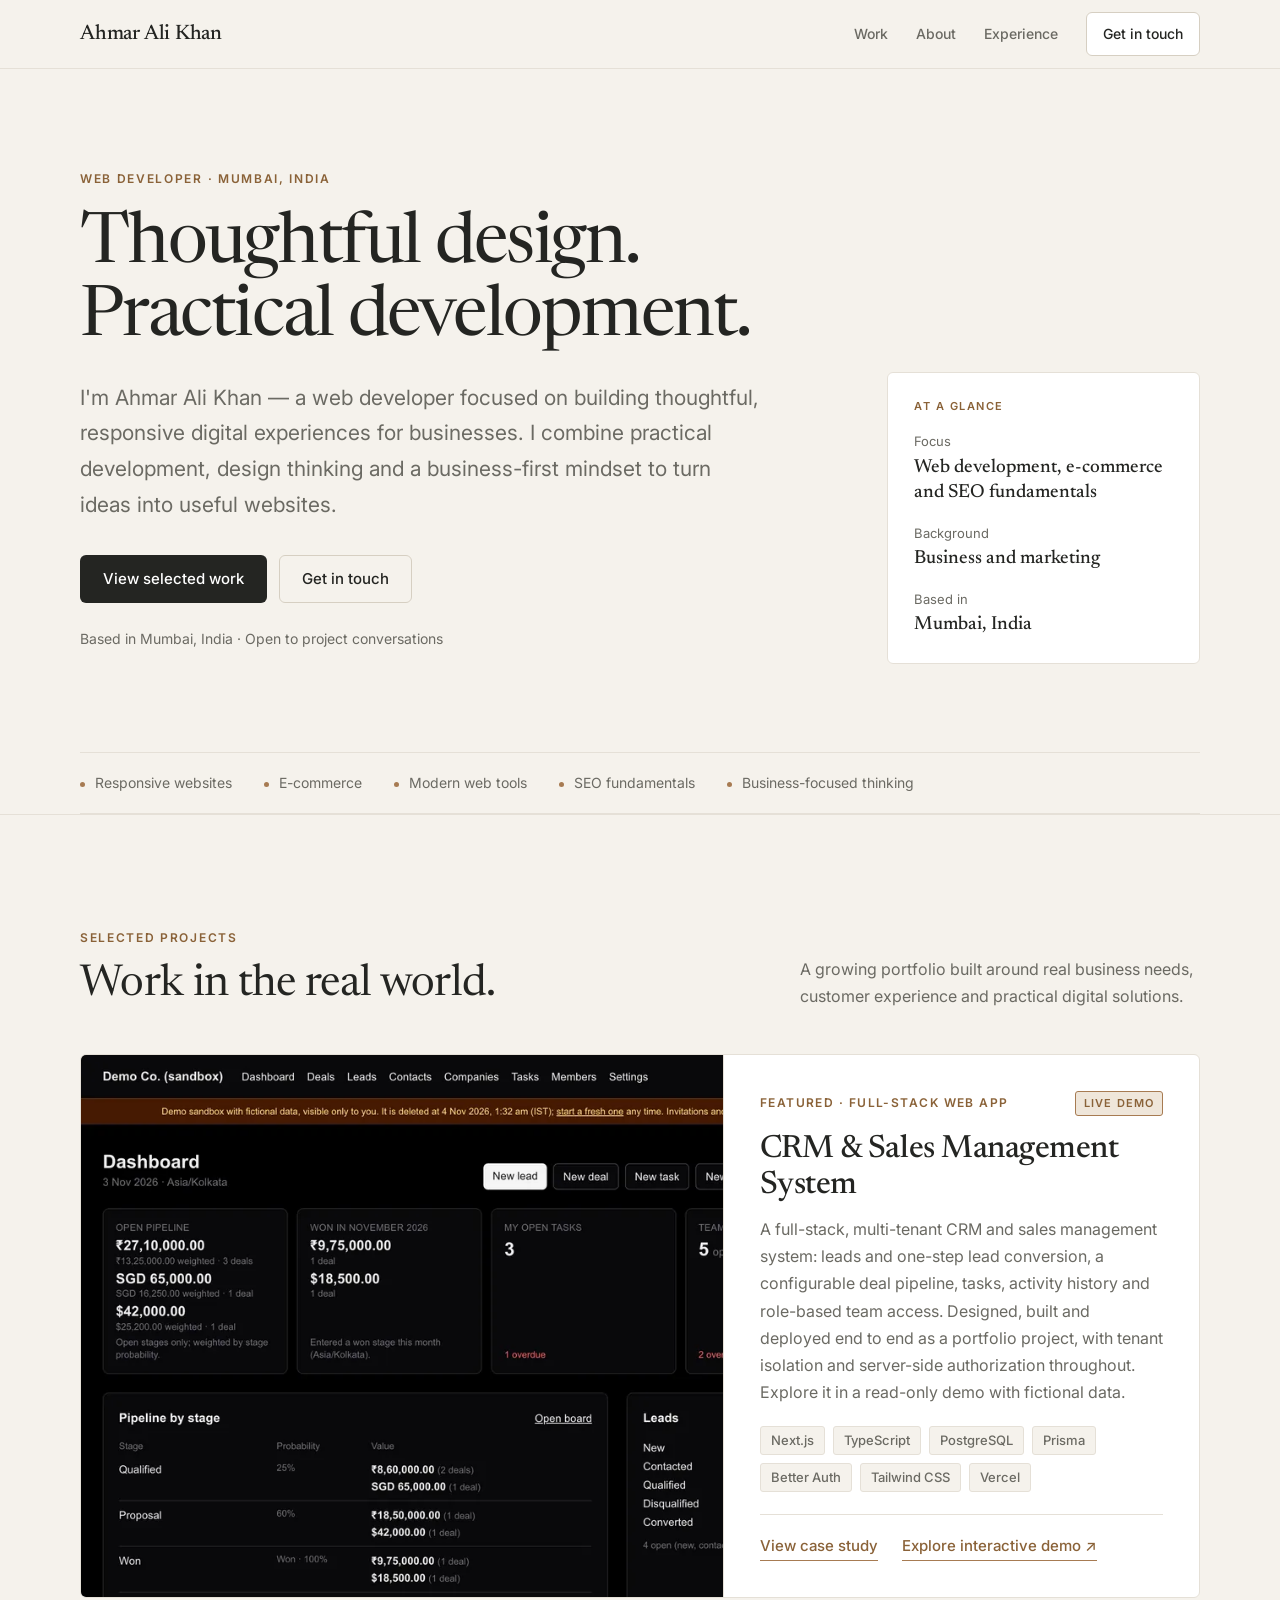
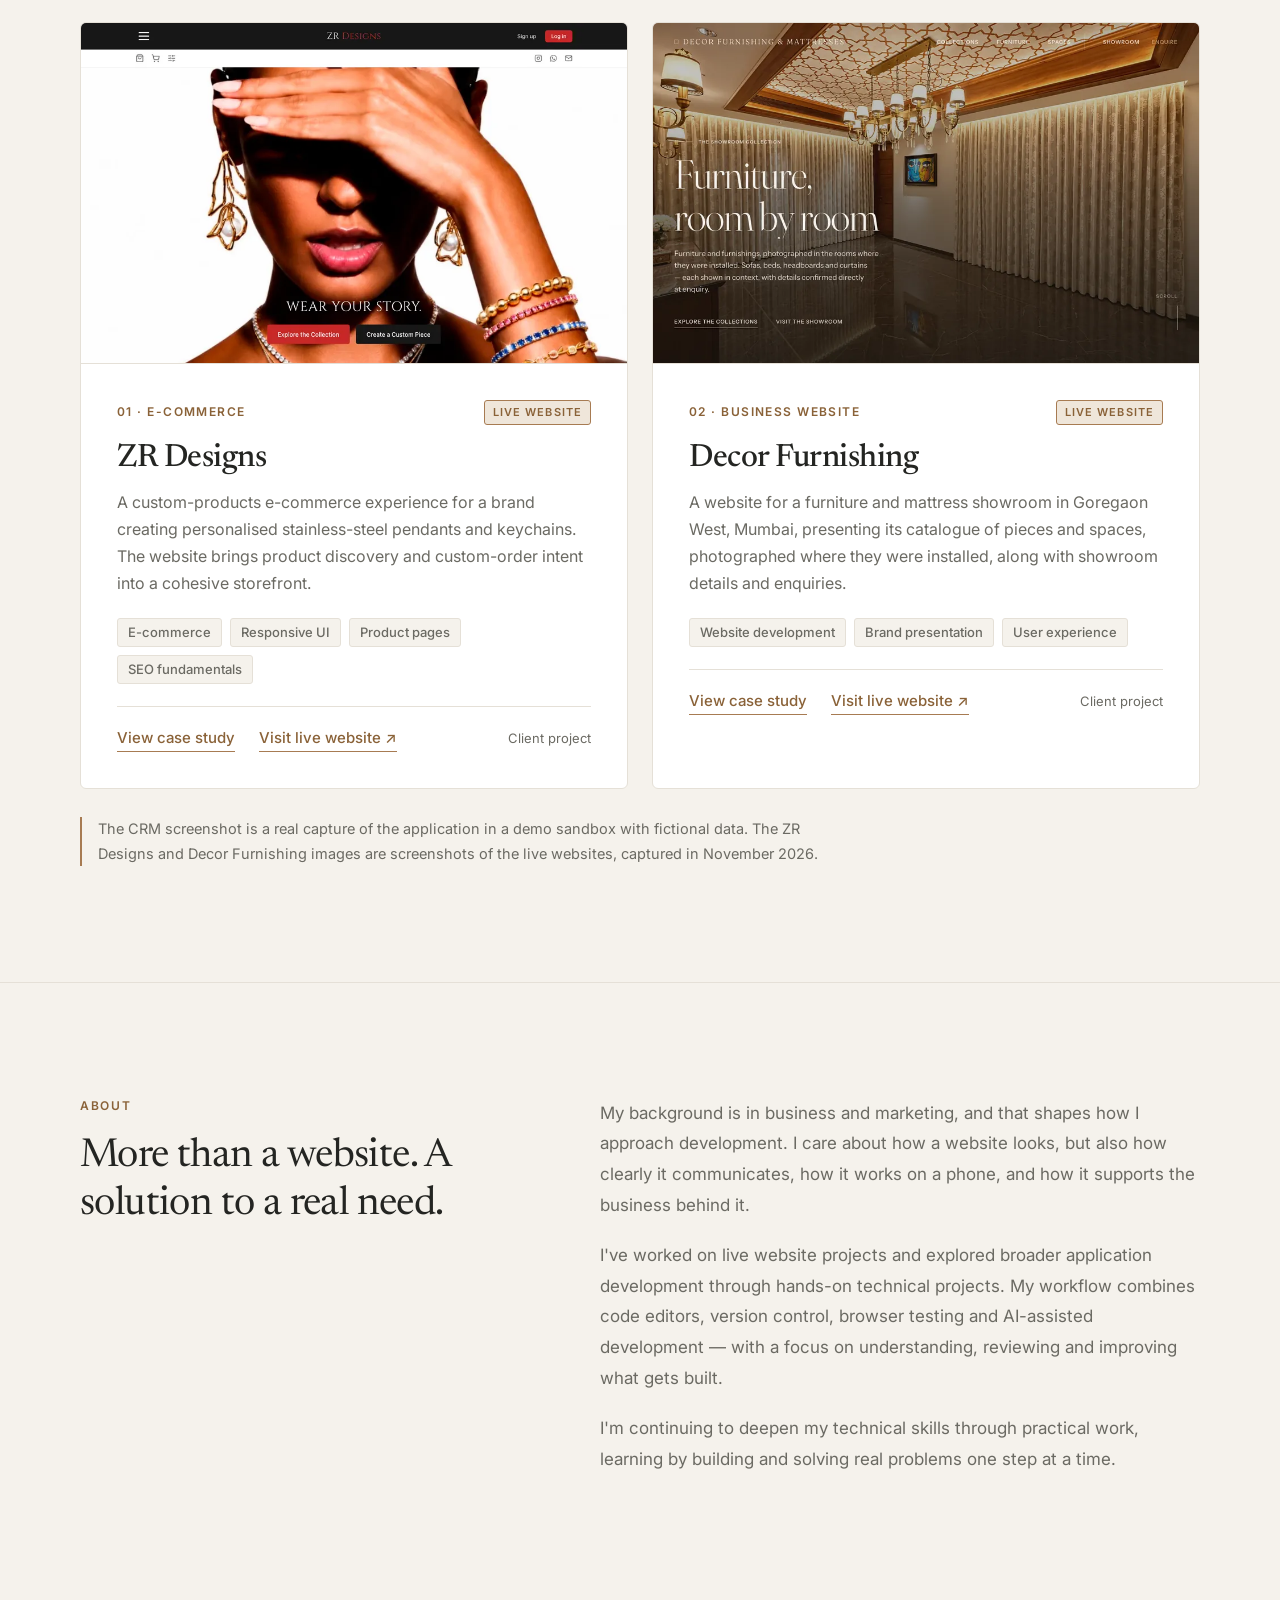
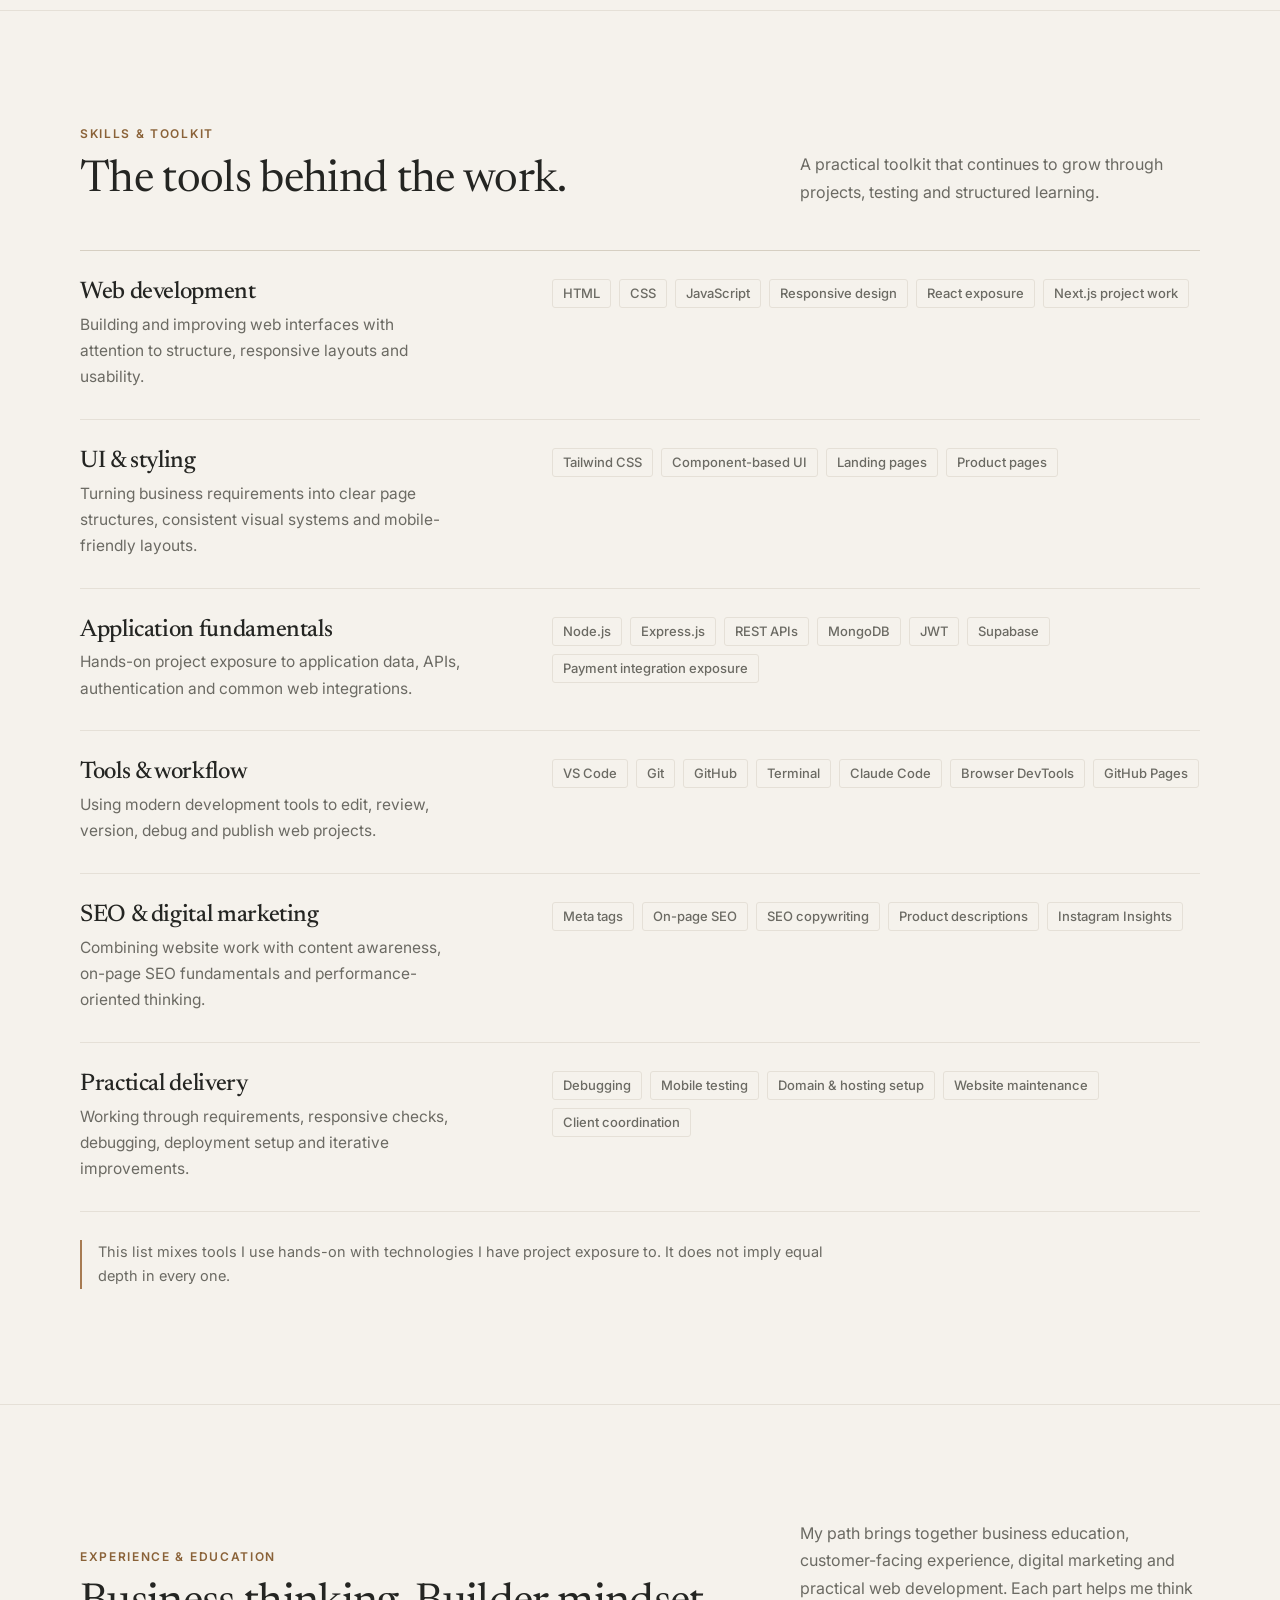
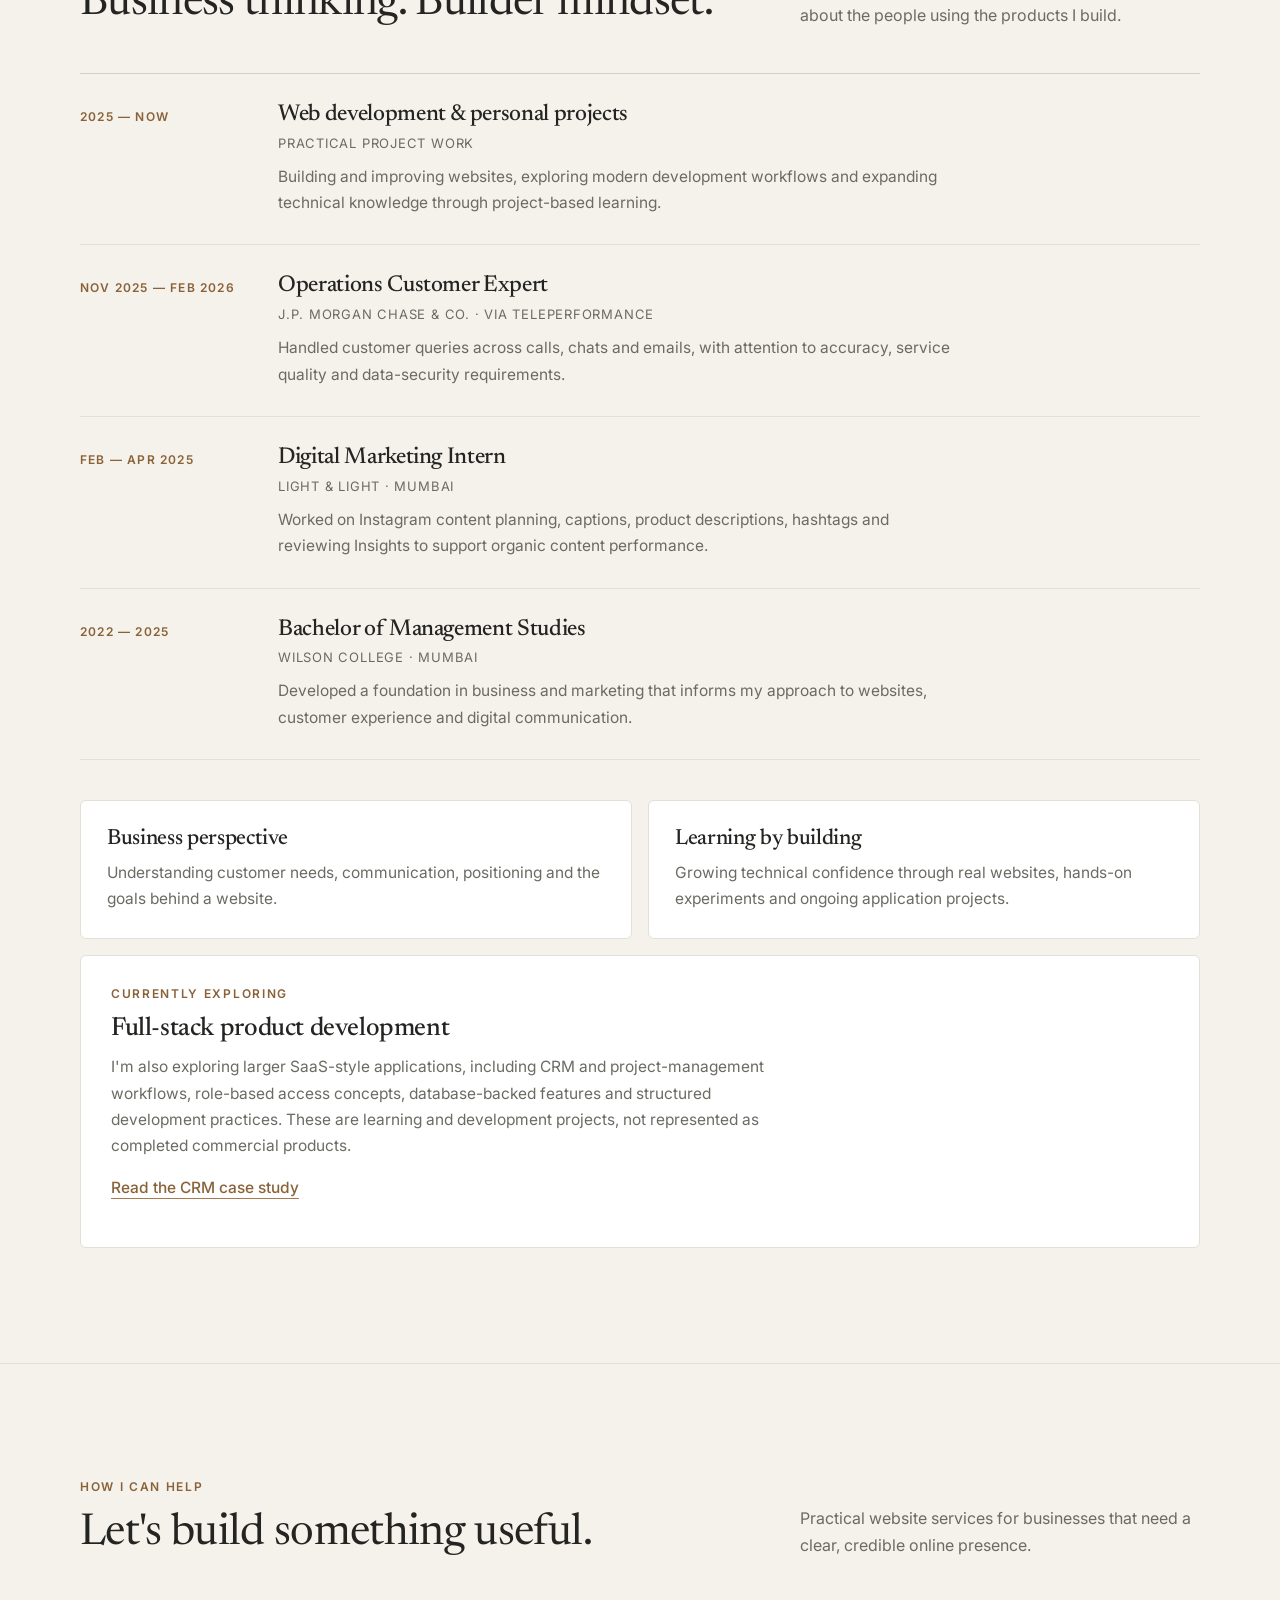
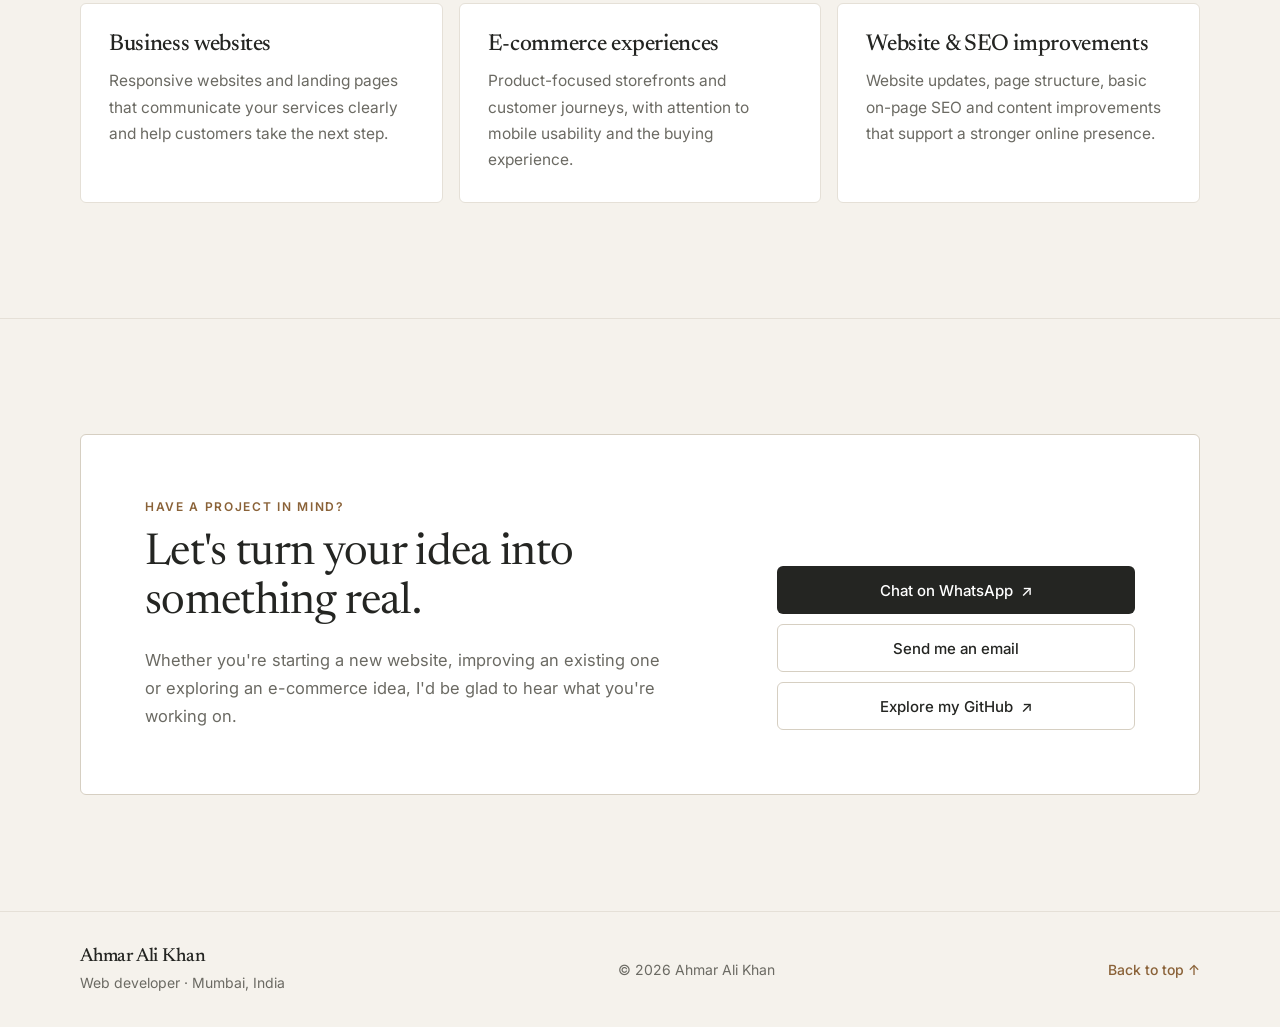
==== index.html @ ae8bd2ad "fix(portfolio): resolve P1 review items - Stop skill tags stretching to row height (align-content: f" ====
<!DOCTYPE html>
<html lang="en">
<head>
  <meta charset="UTF-8">
  <meta name="viewport" content="width=device-width, initial-scale=1.0">
  <meta name="theme-color" content="#F5F2EC">
  <title>Ahmar Ali Khan — Web Developer</title>
  <meta name="description" content="Ahmar Ali Khan — web developer in Mumbai building responsive websites, e-commerce experiences and practical digital solutions for businesses.">
  <link rel="canonical" href="https://ahmarr.github.io/">
  <link rel="icon" href="favicon.svg" type="image/svg+xml">
  <meta property="og:type" content="website">
  <meta property="og:site_name" content="Ahmar Ali Khan">
  <meta property="og:url" content="https://ahmarr.github.io/">
  <meta property="og:title" content="Ahmar Ali Khan | Web Developer">
  <meta property="og:description" content="Thoughtful design. Practical development. Digital experiences built for business.">
  <meta property="og:image" content="https://ahmarr.github.io/assets/og/home-og-1200x630.jpg">
  <meta property="og:image:width" content="1200">
  <meta property="og:image:height" content="630">
  <meta property="og:image:alt" content="Ahmar Ali Khan, web developer in Mumbai, on a warm ivory background.">
  <meta name="twitter:card" content="summary_large_image">
  <meta name="twitter:title" content="Ahmar Ali Khan | Web Developer">
  <meta name="twitter:description" content="Thoughtful design. Practical development. Digital experiences built for business.">
  <meta name="twitter:image" content="https://ahmarr.github.io/assets/og/home-og-1200x630.jpg">
  <script type="application/ld+json">{"@context":"https://schema.org","@type":"Person","name":"Ahmar Ali Khan","jobTitle":"Web Developer","url":"https://ahmarr.github.io/","sameAs":["https://github.com/Ahmarr"],"address":{"@type":"PostalAddress","addressLocality":"Mumbai","addressCountry":"IN"}}</script>
  <link rel="preconnect" href="https://fonts.googleapis.com">
  <link rel="preconnect" href="https://fonts.gstatic.com" crossorigin>
  <link href="https://fonts.googleapis.com/css2?family=Inter:wght@400;500;600&family=Newsreader:opsz,wght@6..72,400;6..72,500&display=swap" rel="stylesheet">
  <link rel="stylesheet" href="assets/css/site.css">
</head>
<body>
  <a class="skip" href="#main">Skip to content</a>
  <header class="site-nav">
    <div class="wrap nav-inner">
      <a class="brand" href="#top" aria-label="Ahmar Ali Khan — home">Ahmar Ali Khan</a>
      <button class="nav-toggle" type="button" aria-expanded="false" aria-controls="nav-links">Menu</button>
      <nav class="nav-links" id="nav-links" aria-label="Main">
        <a href="#work">Work</a>
        <a href="#about">About</a>
        <a href="#experience">Experience</a>
        <a class="nav-cta" href="#contact">Get in touch</a>
      </nav>
    </div>
  </header>

  <main id="main">
    <section class="hero" id="top">
      <span id="home"></span>
      <div class="wrap hero-grid">
        <div class="reveal">
          <div class="eyebrow">Web developer · Mumbai, India</div>
          <h1>Thoughtful design. Practical development.</h1>
          <p class="lede">I'm Ahmar Ali Khan — a web developer focused on building thoughtful, responsive digital experiences for businesses. I combine practical development, design thinking and a business-first mindset to turn ideas into useful websites.</p>
          <div class="actions">
            <a class="btn btn-primary" href="#work">View selected work</a>
            <a class="btn btn-secondary" href="#contact">Get in touch</a>
          </div>
          <p class="hero-note">Based in Mumbai, India · Open to project conversations</p>
        </div>
        <aside class="card glance reveal" aria-labelledby="glance-title">
          <h2 id="glance-title">At a glance</h2>
          <dl>
            <dt>Focus</dt><dd>Web development, e-commerce and SEO fundamentals</dd>
            <dt>Background</dt><dd>Business and marketing</dd>
            <dt>Based in</dt><dd>Mumbai, India</dd>
          </dl>
        </aside>
      </div>
    </section>

    <ul class="wrap focus-strip" aria-label="Areas of focus">
      <li>Responsive websites</li><li>E-commerce</li><li>Modern web tools</li><li>SEO fundamentals</li><li>Business-focused thinking</li>
    </ul>

    <section class="section" id="work" aria-labelledby="work-title">
      <div class="wrap">
        <div class="section-head">
          <div><div class="eyebrow">Selected projects</div><h2 id="work-title">Work in the real world.</h2></div>
          <p>A growing portfolio built around real business needs, customer experience and practical digital solutions.</p>
        </div>

        <article class="work-feature">
          <a class="work-media" href="crm-sales-system.html" tabindex="-1" aria-hidden="true">
            <img src="assets/crm/crm-dashboard-960.webp" srcset="assets/crm/crm-dashboard-960.webp 960w, assets/crm/crm-dashboard-1600.webp 1600w" sizes="(max-width: 960px) 100vw, 640px" width="960" height="641" loading="lazy" decoding="async" alt="">
          </a>
          <div class="work-body">
            <div class="work-top"><span class="work-kind">Featured · Full-stack web app</span><span class="badge live">Live demo</span></div>
            <h3>CRM &amp; Sales Management System</h3>
            <p>A full-stack, multi-tenant CRM and sales management system: leads and one-step lead conversion, a configurable deal pipeline, tasks, activity history and role-based team access. Designed, built and deployed end to end as a portfolio project, with tenant isolation and server-side authorization throughout. Explore it in a read-only demo with fictional data.</p>
            <div class="tags"><span class="tag">Next.js</span><span class="tag">TypeScript</span><span class="tag">PostgreSQL</span><span class="tag">Prisma</span><span class="tag">Better Auth</span><span class="tag">Tailwind CSS</span><span class="tag">Vercel</span></div>
            <div class="work-links"><a class="link" href="crm-sales-system.html">View case study</a><a class="link" href="https://crm-sales-system.vercel.app/demo" target="_blank" rel="noopener noreferrer" aria-label="Explore the CRM interactive demo (opens in a new tab)">Explore interactive demo ↗</a></div>
          </div>
        </article>

        <div class="work-pair">
          <article class="work-card">
            <a class="work-media" href="zr-designs.html" tabindex="-1" aria-hidden="true">
              <img src="assets/zr/zr-home-960.webp" width="960" height="600" loading="lazy" decoding="async" alt="">
            </a>
            <div class="work-body">
              <div class="work-top"><span class="work-kind">01 · E-commerce</span><span class="badge live">Live website</span></div>
              <h3>ZR Designs</h3>
              <p>A custom-products e-commerce experience for a brand creating personalised stainless-steel pendants and keychains. The website brings product discovery and custom-order intent into a cohesive storefront.</p>
              <div class="tags"><span class="tag">E-commerce</span><span class="tag">Responsive UI</span><span class="tag">Product pages</span><span class="tag">SEO fundamentals</span></div>
              <div class="work-links"><a class="link" href="zr-designs.html">View case study</a><a class="link" href="https://zrdesigns.in/" target="_blank" rel="noopener noreferrer" aria-label="Visit the ZR Designs website (opens in a new tab)">Visit live website ↗</a><span class="muted">Client project</span></div>
            </div>
          </article>

          <article class="work-card">
            <a class="work-media" href="decor-furnishing.html" tabindex="-1" aria-hidden="true">
              <img src="assets/decor/decor-home-960.webp" width="960" height="600" loading="lazy" decoding="async" alt="">
            </a>
            <div class="work-body">
              <div class="work-top"><span class="work-kind">02 · Business website</span><span class="badge live">Live website</span></div>
              <h3>Decor Furnishing</h3>
              <p>A website for a furniture and mattress showroom in Goregaon West, Mumbai, presenting its catalogue of pieces and spaces, photographed where they were installed, along with showroom details and enquiries.</p>
              <div class="tags"><span class="tag">Website development</span><span class="tag">Brand presentation</span><span class="tag">User experience</span></div>
              <div class="work-links"><a class="link" href="decor-furnishing.html">View case study</a><a class="link" href="https://decorfurnishing.in" target="_blank" rel="noopener noreferrer" aria-label="Visit the Decor Furnishing website (opens in a new tab)">Visit live website ↗</a><span class="muted">Client project</span></div>
            </div>
          </article>
        </div>
        <p class="notice">The CRM screenshot is a real capture of the application in a demo sandbox with fictional data. The ZR Designs and Decor Furnishing images are screenshots of the live websites, captured in November 2026.</p>
      </div>
    </section>

    <section class="section" id="about" aria-labelledby="about-title">
      <div class="wrap about-grid">
        <div>
          <div class="eyebrow">About</div>
          <h2 class="about-title" id="about-title">More than a website. A solution to a real need.</h2>
        </div>
        <div class="prose">
          <p>My background is in business and marketing, and that shapes how I approach development. I care about how a website looks, but also how clearly it communicates, how it works on a phone, and how it supports the business behind it.</p>
          <p>I've worked on live website projects and explored broader application development through hands-on technical projects. My workflow combines code editors, version control, browser testing and AI-assisted development — with a focus on understanding, reviewing and improving what gets built.</p>
          <p>I'm continuing to deepen my technical skills through practical work, learning by building and solving real problems one step at a time.</p>
        </div>
      </div>
    </section>

    <section class="section" id="skills" aria-labelledby="skills-title">
      <div class="wrap">
        <div class="section-head">
          <div><div class="eyebrow">Skills &amp; toolkit</div><h2 id="skills-title">The tools behind the work.</h2></div>
          <p>A practical toolkit that continues to grow through projects, testing and structured learning.</p>
        </div>
        <div class="cap-rows">
          <div class="cap-row"><div><h3>Web development</h3><p>Building and improving web interfaces with attention to structure, responsive layouts and usability.</p></div><div class="skill-list"><span class="tag">HTML</span><span class="tag">CSS</span><span class="tag">JavaScript</span><span class="tag">Responsive design</span><span class="tag">React exposure</span><span class="tag">Next.js project work</span></div></div>
          <div class="cap-row"><div><h3>UI &amp; styling</h3><p>Turning business requirements into clear page structures, consistent visual systems and mobile-friendly layouts.</p></div><div class="skill-list"><span class="tag">Tailwind CSS</span><span class="tag">Component-based UI</span><span class="tag">Landing pages</span><span class="tag">Product pages</span></div></div>
          <div class="cap-row"><div><h3>Application fundamentals</h3><p>Hands-on project exposure to application data, APIs, authentication and common web integrations.</p></div><div class="skill-list"><span class="tag">Node.js</span><span class="tag">Express.js</span><span class="tag">REST APIs</span><span class="tag">MongoDB</span><span class="tag">JWT</span><span class="tag">Supabase</span><span class="tag">Payment integration exposure</span></div></div>
          <div class="cap-row"><div><h3>Tools &amp; workflow</h3><p>Using modern development tools to edit, review, version, debug and publish web projects.</p></div><div class="skill-list"><span class="tag">VS Code</span><span class="tag">Git</span><span class="tag">GitHub</span><span class="tag">Terminal</span><span class="tag">Claude Code</span><span class="tag">Browser DevTools</span><span class="tag">GitHub Pages</span></div></div>
          <div class="cap-row"><div><h3>SEO &amp; digital marketing</h3><p>Combining website work with content awareness, on-page SEO fundamentals and performance-oriented thinking.</p></div><div class="skill-list"><span class="tag">Meta tags</span><span class="tag">On-page SEO</span><span class="tag">SEO copywriting</span><span class="tag">Product descriptions</span><span class="tag">Instagram Insights</span></div></div>
          <div class="cap-row"><div><h3>Practical delivery</h3><p>Working through requirements, responsive checks, debugging, deployment setup and iterative improvements.</p></div><div class="skill-list"><span class="tag">Debugging</span><span class="tag">Mobile testing</span><span class="tag">Domain &amp; hosting setup</span><span class="tag">Website maintenance</span><span class="tag">Client coordination</span></div></div>
        </div>
        <p class="notice">This list mixes tools I use hands-on with technologies I have project exposure to. It does not imply equal depth in every one.</p>
      </div>
    </section>

    <section class="section" id="experience" aria-labelledby="experience-title">
      <span id="journey"></span>
      <div class="wrap">
        <div class="section-head">
          <div><div class="eyebrow">Experience &amp; education</div><h2 id="experience-title">Business thinking. Builder mindset.</h2></div>
          <p>My path brings together business education, customer-facing experience, digital marketing and practical web development. Each part helps me think about the people using the products I build.</p>
        </div>
        <div class="timeline">
          <article class="timeline-item">
            <div class="timeline-date">2025 — Now</div>
            <div><h3>Web development &amp; personal projects</h3><div class="where">Practical project work</div><p>Building and improving websites, exploring modern development workflows and expanding technical knowledge through project-based learning.</p></div>
          </article>
          <article class="timeline-item">
            <div class="timeline-date">Nov 2025 — Feb 2026</div>
            <div><h3>Operations Customer Expert</h3><div class="where">J.P. Morgan Chase &amp; Co. · via Teleperformance</div><p>Handled customer queries across calls, chats and emails, with attention to accuracy, service quality and data-security requirements.</p></div>
          </article>
          <article class="timeline-item">
            <div class="timeline-date">Feb — Apr 2025</div>
            <div><h3>Digital Marketing Intern</h3><div class="where">Light &amp; Light · Mumbai</div><p>Worked on Instagram content planning, captions, product descriptions, hashtags and reviewing Insights to support organic content performance.</p></div>
          </article>
          <article class="timeline-item">
            <div class="timeline-date">2022 — 2025</div>
            <div><h3>Bachelor of Management Studies</h3><div class="where">Wilson College · Mumbai</div><p>Developed a foundation in business and marketing that informs my approach to websites, customer experience and digital communication.</p></div>
          </article>
        </div>
        <div class="learn-grid">
          <div class="card"><h3>Business perspective</h3><p>Understanding customer needs, communication, positioning and the goals behind a website.</p></div>
          <div class="card"><h3>Learning by building</h3><p>Growing technical confidence through real websites, hands-on experiments and ongoing application projects.</p></div>
        </div>
        <div class="card explore">
          <div class="eyebrow">Currently exploring</div>
          <h3>Full-stack product development</h3>
          <p>I'm also exploring larger SaaS-style applications, including CRM and project-management workflows, role-based access concepts, database-backed features and structured development practices. These are learning and development projects, not represented as completed commercial products.</p>
          <p><a class="link" href="crm-sales-system.html">Read the CRM case study</a></p>
        </div>
      </div>
    </section>

    <section class="section" id="services" aria-labelledby="services-title">
      <div class="wrap">
        <div class="section-head">
          <div><div class="eyebrow">How I can help</div><h2 id="services-title">Let's build something useful.</h2></div>
          <p>Practical website services for businesses that need a clear, credible online presence.</p>
        </div>
        <div class="services">
          <article class="service"><h3>Business websites</h3><p>Responsive websites and landing pages that communicate your services clearly and help customers take the next step.</p></article>
          <article class="service"><h3>E-commerce experiences</h3><p>Product-focused storefronts and customer journeys, with attention to mobile usability and the buying experience.</p></article>
          <article class="service"><h3>Website &amp; SEO improvements</h3><p>Website updates, page structure, basic on-page SEO and content improvements that support a stronger online presence.</p></article>
        </div>
      </div>
    </section>

    <section class="section" id="contact" aria-labelledby="contact-title">
      <div class="wrap">
        <div class="contact-panel">
          <div>
            <div class="eyebrow">Have a project in mind?</div>
            <h2 id="contact-title">Let's turn your idea into something real.</h2>
            <p>Whether you're starting a new website, improving an existing one or exploring an e-commerce idea, I'd be glad to hear what you're working on.</p>
          </div>
          <div class="contact-actions">
            <a class="btn btn-primary" href="https://wa.me/918299823611" target="_blank" rel="noopener noreferrer">Chat on WhatsApp <span aria-hidden="true">↗</span><span class="sr-only"> (opens in a new tab)</span></a>
            <a class="btn btn-secondary" href="mailto:khanahmarr@gmail.com">Send me an email</a>
            <a class="btn btn-secondary" href="https://github.com/Ahmarr" target="_blank" rel="noopener noreferrer">Explore my GitHub <span aria-hidden="true">↗</span><span class="sr-only"> (opens in a new tab)</span></a>
          </div>
        </div>
      </div>
    </section>
  </main>

  <footer>
    <div class="wrap footer-inner">
      <div><a class="brand" href="#top">Ahmar Ali Khan</a><div class="footer-copy">Web developer · Mumbai, India</div></div>
      <div>© <span id="year">2026</span> Ahmar Ali Khan</div>
      <a class="back-top" href="#top">Back to top ↑</a>
    </div>
  </footer>
  <script src="assets/js/site.js" defer></script>
</body>
</html>
---- assets/css/site.css ----
/* ==========================================================================
   Warm Minimal design system: shared by every page.
   Tokens -> base -> layout -> components -> case-study modules -> responsive
   ========================================================================== */

:root {
  /* Colour */
  --bg: #F5F2EC;            /* warm ivory page background */
  --surface: #FFFFFF;       /* cards and frames */
  --ink: #242522;           /* primary text (13.8:1 on bg) */
  --ink-2: #6B6A63;         /* secondary text (4.9:1 on bg, 5.4:1 on white) */
  --ink-3: #77766F;         /* decorative only: never for small text */
  --bronze: #A77B52;        /* rules, large type, fills */
  --bronze-ink: #8A6238;    /* bronze for small text and links (4.8:1 on bg) */
  --bronze-soft: #EFE6DA;   /* badge and hover tint */
  --line: #E5E0D7;          /* soft borders */
  --line-2: #D6CFC2;        /* stronger border for controls */

  /* Type */
  --serif: "Newsreader", "Iowan Old Style", Georgia, serif;
  --sans: "Inter", system-ui, -apple-system, "Segoe UI", sans-serif;

  /* Layout */
  --w: 1120px;
  --measure: 680px;
  --radius: 6px;
  --gutter: clamp(18px, 4vw, 32px);
}

/* Base ------------------------------------------------------------------ */
* { box-sizing: border-box; }
html { scroll-behavior: smooth; scroll-padding-top: 88px; -webkit-text-size-adjust: 100%; }
body {
  margin: 0; background: var(--bg); color: var(--ink);
  font: 400 17px/1.7 var(--sans); -webkit-font-smoothing: antialiased;
  text-rendering: optimizeLegibility;
}
img { display: block; max-width: 100%; height: auto; }
a { color: inherit; text-decoration: none; }
button { font: inherit; color: inherit; }
h1, h2, h3, h4, p, ul, ol, dl, dd, figure { margin-top: 0; }
h1, h2, h3 { font-family: var(--serif); font-weight: 400; color: var(--ink); line-height: 1.12; letter-spacing: -0.015em; }
h1 { font-size: clamp(40px, 6.2vw, 70px); line-height: 1.04; letter-spacing: -0.025em; margin-bottom: 24px; }
h2 { font-size: clamp(30px, 4vw, 44px); margin: 14px 0 0; }
h3 { font-size: 22px; font-weight: 500; }
h4 { font-size: 15px; font-weight: 600; }
p { color: var(--ink-2); }
strong { color: var(--ink); font-weight: 600; }
::selection { background: var(--bronze-soft); color: var(--ink); }
:focus-visible { outline: 2px solid var(--bronze-ink); outline-offset: 3px; border-radius: 3px; }
.sr-only { position: absolute; width: 1px; height: 1px; margin: -1px; padding: 0; overflow: hidden; clip: rect(0 0 0 0); white-space: nowrap; border: 0; }
.skip {
  position: absolute; left: 12px; top: -64px; z-index: 60; padding: 10px 16px;
  background: var(--ink); color: #fff; font-size: 14px; font-weight: 600; border-radius: var(--radius);
}
.skip:focus { top: 12px; }

/* Layout ---------------------------------------------------------------- */
.wrap { width: min(var(--w), calc(100% - 2 * var(--gutter))); margin-inline: auto; }
.section { padding: clamp(72px, 9vw, 116px) 0; border-top: 1px solid var(--line); }
.section.first { border-top: 0; }
.section-head { display: flex; justify-content: space-between; align-items: flex-end; gap: 32px; margin-bottom: 44px; }
.section-head > p { max-width: 400px; margin: 0; font-size: 16px; line-height: 1.7; }
.eyebrow { font: 600 12px/1.4 var(--sans); letter-spacing: 0.14em; text-transform: uppercase; color: var(--bronze-ink); }
.lede { font-size: clamp(18px, 2vw, 21px); line-height: 1.7; max-width: var(--measure); color: var(--ink-2); }

/* Navigation ------------------------------------------------------------ */
.site-nav { position: sticky; top: 0; z-index: 30; background: rgba(245, 242, 236, 0.94); backdrop-filter: blur(10px); border-bottom: 1px solid var(--line); }
.nav-inner { min-height: 68px; display: flex; align-items: center; justify-content: space-between; gap: 20px; }
.brand { font: 500 21px/1 var(--serif); letter-spacing: -0.01em; color: var(--ink); }
.nav-links { display: flex; align-items: center; gap: 28px; font-size: 14px; font-weight: 500; }
.nav-links a { color: var(--ink-2); padding: 8px 0; }
.nav-links a:hover, .nav-links a[aria-current] { color: var(--ink); }
.nav-links .nav-cta { color: var(--ink); border: 1px solid var(--line-2); border-radius: var(--radius); padding: 9px 16px; background: var(--surface); }
.nav-links .nav-cta:hover { border-color: var(--bronze); }
.nav-toggle { display: none; background: none; border: 1px solid var(--line-2); border-radius: var(--radius); padding: 8px 14px; font-size: 14px; font-weight: 500; cursor: pointer; min-height: 44px; }

/* Buttons and links ----------------------------------------------------- */
.actions { display: flex; flex-wrap: wrap; gap: 12px; }
.btn {
  display: inline-flex; align-items: center; justify-content: center; gap: 8px; min-height: 48px; padding: 0 22px;
  border-radius: var(--radius); font-size: 15px; font-weight: 500; border: 1px solid transparent;
  transition: background-color .2s, border-color .2s, color .2s; cursor: pointer;
}
.btn-primary { background: var(--ink); color: #fff; }
.btn-primary:hover { background: #3a3b37; }
.btn-secondary { background: transparent; color: var(--ink); border-color: var(--line-2); }
.btn-secondary:hover { border-color: var(--bronze); background: var(--surface); }
.link, .text-link { color: var(--bronze-ink); font-weight: 500; border-bottom: 1px solid var(--bronze); padding-bottom: 1px; }
.link:hover, .text-link:hover { color: var(--ink); border-color: var(--ink); }

/* Cards, badges, tags --------------------------------------------------- */
.card, .panel { background: var(--surface); border: 1px solid var(--line); border-radius: var(--radius); }
.badge {
  display: inline-block; font: 600 11px/1 var(--sans); letter-spacing: 0.1em; text-transform: uppercase;
  color: var(--ink-2); border: 1px solid var(--line-2); border-radius: 3px; padding: 6px 8px;
}
.badge.live, .status.live, .live-pill { color: var(--bronze-ink); border-color: var(--bronze); background: var(--bronze-soft); }
.tags, .chips, .skill-list { display: flex; flex-wrap: wrap; align-content: flex-start; align-items: flex-start; gap: 8px; }
.tag, .chip { font: 500 13px/1 var(--sans); color: var(--ink-2); background: var(--bg); border: 1px solid var(--line); border-radius: 3px; padding: 7px 10px; }
.live-pill {
  display: inline-flex; align-items: center; gap: 9px; padding: 7px 12px; border: 1px solid var(--bronze); border-radius: 999px;
  font: 600 11px/1 var(--sans); letter-spacing: 0.1em; text-transform: uppercase;
}
.dot { width: 7px; height: 7px; border-radius: 50%; background: var(--bronze); }
.notice { margin: 28px 0 0; padding-left: 16px; border-left: 2px solid var(--bronze); font-size: 14.5px; line-height: 1.7; max-width: 760px; }
.crumb { font-size: 13px; color: var(--ink-2); margin-bottom: 36px; }
.crumb a:hover { color: var(--ink); text-decoration: underline; text-underline-offset: 3px; }
.crumb span { margin: 0 8px; color: var(--line-2); }

/* Case-study header ------------------------------------------------------ */
.case-head { padding-bottom: 0; }
.case-head h1 { margin-top: 20px; max-width: 900px; }
.case-head .lede { margin-bottom: 30px; }
.hero-row { display: flex; flex-wrap: wrap; align-items: center; justify-content: space-between; gap: 22px 30px; }

/* Key facts row --------------------------------------------------------- */
.meta { display: grid; grid-template-columns: repeat(4, minmax(0, 1fr)); margin: 56px 0 0; border-top: 1px solid var(--line-2); border-bottom: 1px solid var(--line); }
.meta > div { padding: 20px 20px 20px 0; }
.meta > div + div { padding-left: 20px; border-left: 1px solid var(--line); }
.meta dt { font: 600 11px/1.4 var(--sans); letter-spacing: 0.12em; text-transform: uppercase; color: var(--bronze-ink); margin-bottom: 6px; }
.meta dd { margin: 0; font-size: 15px; font-weight: 500; line-height: 1.5; color: var(--ink); }
.meta dd a { color: var(--bronze-ink); border-bottom: 1px solid var(--bronze); }

/* Screenshot frame ------------------------------------------------------ */
.frame { background: var(--surface); border: 1px solid var(--line-2); border-radius: var(--radius); overflow: hidden; }
.frame-bar { display: flex; align-items: center; padding: 10px 16px; border-bottom: 1px solid var(--line); background: var(--surface); }
.frame-bar i { display: none; }
.frame-bar span { font: 500 11px/1.4 var(--sans); letter-spacing: 0.1em; text-transform: uppercase; color: var(--ink-2); }
.frame a { display: block; }
.frame img { width: 100%; }
.frame a:hover img { opacity: 0.94; }
.caption { margin-top: 14px; font-size: 13.5px; line-height: 1.65; color: var(--ink-2); max-width: 760px; }
.hero-shot { margin: 56px 0 0; }

/* Prose ----------------------------------------------------------------- */
.prose p { font-size: 17px; line-height: 1.8; margin-bottom: 20px; max-width: var(--measure); }
.lead-text { font: 400 clamp(23px, 2.6vw, 30px)/1.4 var(--serif); letter-spacing: -0.01em; color: var(--ink); margin: 22px 0 0; }
.two-col, .overview-grid { display: grid; grid-template-columns: 0.9fr 1.1fr; gap: clamp(36px, 6vw, 80px); }

/* Numbered flow --------------------------------------------------------- */
.flow { list-style: none; margin: 56px 0 0; padding: 0; display: grid; grid-template-columns: repeat(5, minmax(0, 1fr)); gap: 14px; counter-reset: step; }
.flow.four { grid-template-columns: repeat(4, minmax(0, 1fr)); }
.flow li { padding: 22px 20px; background: var(--surface); border: 1px solid var(--line); border-radius: var(--radius); }
.flow li::before { counter-increment: step; content: "0" counter(step); font: 600 12px var(--sans); letter-spacing: 0.1em; color: var(--bronze-ink); }
.flow h3 { font: 500 20px var(--serif); margin: 12px 0 6px; }
.flow p { font-size: 14.5px; line-height: 1.65; margin: 0; }

/* Gallery --------------------------------------------------------------- */
.gallery { display: grid; grid-template-columns: repeat(2, minmax(0, 1fr)); gap: 44px 28px; }
.gallery figure { margin: 0; }
.gallery .wide { grid-column: 1 / -1; }
.gallery figcaption { margin-top: 14px; }
.gallery figcaption strong { display: block; font: 500 20px/1.3 var(--serif); margin-bottom: 4px; }
.gallery figcaption span { display: block; font-size: 15px; line-height: 1.65; color: var(--ink-2); max-width: 640px; }
.mobile-row { grid-column: 1 / -1; display: grid; grid-template-columns: 1fr auto; gap: 48px; align-items: center; padding: 40px; background: var(--surface); border: 1px solid var(--line); border-radius: var(--radius); }
.mobile-row h3 { font-size: 26px; margin: 14px 0 10px; }
.mobile-row p { margin: 0; max-width: 460px; }
.phones { display: flex; gap: 18px; }
.phone { width: 200px; margin: 0; border: 1px solid var(--line-2); border-radius: 22px; padding: 7px; background: var(--surface); }
.phone img { border-radius: 16px; }
.shots-note { margin-top: 28px; font-size: 14.5px; max-width: 820px; }

/* Capabilities ---------------------------------------------------------- */
.legend { display: flex; flex-wrap: wrap; gap: 10px 26px; margin: -16px 0 32px; font-size: 14px; color: var(--ink-2); }
.legend > span { display: inline-flex; align-items: center; gap: 10px; }
.cap-grid { display: grid; grid-template-columns: repeat(3, minmax(0, 1fr)); gap: 16px; }
.cap-grid.two { grid-template-columns: repeat(2, minmax(0, 1fr)); }
.cap { display: flex; flex-direction: column; padding: 26px; background: var(--surface); border: 1px solid var(--line); border-radius: var(--radius); }
.cap h3 { font-size: 21px; margin: 0 0 10px; }
.cap p { font-size: 15px; line-height: 1.7; margin: 0 0 18px; }
.cap p:last-child { margin-bottom: 0; }
.status { margin-top: auto; align-self: flex-start; font: 600 11px/1 var(--sans); letter-spacing: 0.1em; text-transform: uppercase; padding: 6px 8px; border-radius: 3px; border: 1px solid var(--line-2); color: var(--ink-2); background: transparent; }
.legend .status { margin: 0; }

/* Architecture ---------------------------------------------------------- */
.arch-grid { display: grid; grid-template-columns: 1fr 1fr; gap: clamp(36px, 5vw, 64px); align-items: start; }
.layers { display: grid; gap: 12px; }
.layer { position: relative; padding: 18px 20px; background: var(--surface); border: 1px solid var(--line); border-radius: var(--radius); }
.layer + .layer::before { content: ""; position: absolute; left: 32px; top: -13px; height: 12px; border-left: 1px dashed var(--bronze); }
.layer .tag { display: inline-block; font: 600 11px/1.3 var(--sans); letter-spacing: 0.1em; text-transform: uppercase; color: var(--bronze-ink); background: none; border: 0; padding: 0; }
.layer h3 { font: 500 18px var(--serif); margin: 8px 0 4px; }
.layer p { font-size: 14.5px; line-height: 1.6; margin: 0; }
.layer.accent { border-color: var(--bronze); background: var(--bronze-soft); }
.side { display: grid; grid-template-columns: repeat(3, minmax(0, 1fr)); gap: 12px; margin-top: 12px; }
.side .layer::before { display: none; }
.arch-points { list-style: none; padding: 0; margin: 0; border-top: 1px solid var(--line-2); }
.arch-points li { padding: 20px 0; border-bottom: 1px solid var(--line); }
.arch-points h3 { font: 500 20px var(--serif); margin: 0 0 6px; }
.arch-points p { font-size: 15.5px; line-height: 1.7; margin: 0; }

/* Security list and figures -------------------------------------------- */
.sec-grid { display: grid; grid-template-columns: repeat(2, minmax(0, 1fr)); gap: 0 64px; border-top: 1px solid var(--line-2); }
.sec { display: grid; grid-template-columns: 44px 1fr; gap: 12px; padding: 26px 0; border-bottom: 1px solid var(--line); }
.sec .n { font: 600 12px var(--sans); letter-spacing: 0.08em; color: var(--bronze-ink); padding-top: 6px; }
.sec h3 { font: 500 20px var(--serif); margin: 0 0 6px; }
.sec p { font-size: 15.5px; line-height: 1.7; margin: 0; }
.figures { display: grid; grid-template-columns: repeat(4, minmax(0, 1fr)); gap: 16px; margin-top: 44px; }
.figure { padding: 24px; background: var(--surface); border: 1px solid var(--line); border-radius: var(--radius); }
.figure b { display: block; font: 400 44px/1 var(--serif); letter-spacing: -0.02em; color: var(--ink); }
.figure span { display: block; margin-top: 10px; font-size: 14px; line-height: 1.5; color: var(--ink-2); }

/* Challenges ------------------------------------------------------------ */
.challenge { display: grid; grid-template-columns: 0.8fr 2fr; gap: 40px; padding: 36px 0; border-top: 1px solid var(--line-2); }
.challenge:last-child { border-bottom: 1px solid var(--line-2); }
.challenge .n { font: 600 12px var(--sans); letter-spacing: 0.12em; color: var(--bronze-ink); }
.challenge h3 { font-size: 25px; margin: 12px 0 0; }
.cha-cols { display: grid; grid-template-columns: repeat(3, minmax(0, 1fr)); gap: 28px; }
.cha-cols h4 { margin: 0 0 8px; font: 600 11px/1.4 var(--sans); letter-spacing: 0.12em; text-transform: uppercase; color: var(--ink); }
.cha-cols p { font-size: 15px; line-height: 1.7; margin: 0; }

/* Stack ----------------------------------------------------------------- */
.stack-grid { display: grid; grid-template-columns: repeat(4, minmax(0, 1fr)); gap: 1px; background: var(--line); border: 1px solid var(--line); border-radius: var(--radius); overflow: hidden; }
.stack-item { background: var(--surface); padding: 24px; }
.stack-item .k { font: 600 11px/1.3 var(--sans); letter-spacing: 0.12em; text-transform: uppercase; color: var(--bronze-ink); }
.stack-item h3 { font: 500 20px var(--serif); margin: 10px 0 6px; }
.stack-item p { font-size: 14.5px; line-height: 1.6; margin: 0; }

/* Status and roadmap ---------------------------------------------------- */
.status-grid { display: grid; grid-template-columns: 1.1fr 0.9fr; gap: 24px; align-items: stretch; }
.panel { padding: clamp(26px, 4vw, 40px); }
.panel h3 { font-size: 26px; margin: 18px 0 12px; }
.panel > p { font-size: 16px; line-height: 1.75; }
.facts { list-style: none; padding: 0; margin: 24px 0 0; border-top: 1px solid var(--line-2); }
.facts li { display: grid; grid-template-columns: 150px 1fr; gap: 16px; padding: 16px 0; border-bottom: 1px solid var(--line); font-size: 15px; line-height: 1.65; color: var(--ink-2); }
.facts li b { font: 600 11px/1.6 var(--sans); letter-spacing: 0.1em; text-transform: uppercase; color: var(--ink); padding-top: 3px; }
.roadmap { list-style: none; padding: 0; margin: 18px 0 0; }
.roadmap li { padding: 18px 0; border-bottom: 1px solid var(--line); }
.roadmap li:first-child { border-top: 1px solid var(--line-2); }
.roadmap .row { display: flex; justify-content: space-between; align-items: center; gap: 12px; }
.roadmap h4 { margin: 0; font-size: 16px; }
.roadmap p { margin: 6px 0 0; font-size: 14.5px; line-height: 1.65; }
.upcoming { flex: none; font: 600 11px/1 var(--sans); letter-spacing: 0.1em; text-transform: uppercase; color: var(--ink-2); border: 1px dashed var(--ink-3); padding: 6px 8px; border-radius: 3px; }

/* Project cards (home and "more work") ---------------------------------- */
.work-feature, .work-card { background: var(--surface); border: 1px solid var(--line); border-radius: var(--radius); overflow: hidden; }
.work-feature { display: grid; grid-template-columns: 1.15fr 0.85fr; margin-bottom: 24px; }
.work-pair { display: grid; grid-template-columns: repeat(2, minmax(0, 1fr)); gap: 24px; }
.work-media { display: block; background: var(--bg); border-right: 1px solid var(--line); overflow: hidden; }
.work-media img { width: 100%; height: 100%; object-fit: cover; object-position: top left; }
.work-feature .work-media { min-height: 340px; }
.work-card .work-media { border-right: 0; border-bottom: 1px solid var(--line); aspect-ratio: 16 / 10; }
.work-body { display: flex; flex-direction: column; padding: clamp(24px, 3vw, 36px); }
.work-top { display: flex; justify-content: space-between; align-items: center; gap: 12px; margin-bottom: 16px; }
.work-kind { font: 600 12px/1.4 var(--sans); letter-spacing: 0.12em; text-transform: uppercase; color: var(--bronze-ink); }
.work-body h3 { font-size: clamp(26px, 3vw, 32px); margin: 0 0 12px; }
.work-body p { font-size: 16px; line-height: 1.7; margin-bottom: 20px; }
.work-body .tags { margin-top: auto; }
.work-links { display: flex; flex-wrap: wrap; gap: 10px 24px; margin-top: 22px; padding-top: 18px; border-top: 1px solid var(--line); font-size: 15px; }
.work-links .muted { color: var(--ink-2); font-size: 13px; margin-left: auto; align-self: center; }

/* Home: hero and at-a-glance ------------------------------------------- */
.hero { padding: clamp(56px, 8vw, 104px) 0 clamp(56px, 7vw, 88px); }
.hero-grid { display: grid; grid-template-columns: 1.4fr 0.6fr; gap: clamp(36px, 6vw, 88px); align-items: end; }
.hero h1 { margin-top: 22px; }
.hero .lede { margin-bottom: 32px; }
.hero-note { margin-top: 24px; font-size: 14px; color: var(--ink-2); }
.glance { padding: 26px; }
.glance h2 { font: 600 11px/1.4 var(--sans); letter-spacing: 0.14em; text-transform: uppercase; color: var(--bronze-ink); margin: 0 0 6px; }
.glance dl { margin: 0; }
.glance dt { font-size: 13px; color: var(--ink-2); margin-top: 16px; }
.glance dd { margin: 2px 0 0; font: 500 19px/1.35 var(--serif); color: var(--ink); }

/* Home: capabilities, experience, services ----------------------------- */
.cap-rows { border-top: 1px solid var(--line-2); }
.cap-row { display: grid; grid-template-columns: 0.8fr 1.2fr; gap: 40px; padding: 28px 0; border-bottom: 1px solid var(--line); }
.cap-row h3 { font-size: 24px; margin: 0 0 6px; }
.cap-row p { font-size: 15.5px; line-height: 1.7; margin: 0; max-width: 380px; }
.timeline { border-top: 1px solid var(--line-2); }
.timeline-item { display: grid; grid-template-columns: 170px 1fr; gap: 28px; padding: 28px 0; border-bottom: 1px solid var(--line); }
.timeline-date { font: 600 12px/1.6 var(--sans); letter-spacing: 0.1em; text-transform: uppercase; color: var(--bronze-ink); padding-top: 5px; }
.timeline-item h3 { font-size: 23px; margin: 0 0 4px; }
.timeline-item .where { font-size: 13px; letter-spacing: 0.06em; text-transform: uppercase; color: var(--ink-2); margin-bottom: 10px; }
.timeline-item p { font-size: 15.5px; line-height: 1.7; margin: 0; max-width: var(--measure); }
.learn-grid { display: grid; grid-template-columns: repeat(2, minmax(0, 1fr)); gap: 16px; margin-top: 40px; }
.learn-grid .card { padding: 26px; }
.learn-grid h3 { font-size: 22px; margin: 0 0 8px; }
.learn-grid p { font-size: 15.5px; line-height: 1.7; margin: 0; }
.focus-strip { list-style: none; margin-block: 0; padding: 18px 0; display: flex; flex-wrap: wrap; gap: 8px 32px; border-top: 1px solid var(--line); border-bottom: 1px solid var(--line); font-size: 14px; color: var(--ink-2); }
.focus-strip li::before { content: ""; display: inline-block; width: 5px; height: 5px; margin-right: 10px; border-radius: 50%; background: var(--bronze); vertical-align: middle; }
.explore { margin-top: 16px; padding: 30px; }
.explore h3 { font-size: 26px; margin: 12px 0 10px; }
.explore p { font-size: 15.5px; line-height: 1.7; max-width: var(--measure); }
.services { display: grid; grid-template-columns: repeat(3, minmax(0, 1fr)); gap: 16px; }
.service { padding: 28px; background: var(--surface); border: 1px solid var(--line); border-radius: var(--radius); }
.service h3 { font-size: 23px; margin: 0 0 10px; }
.service p { font-size: 15.5px; line-height: 1.7; margin: 0; }
.about-grid { display: grid; grid-template-columns: 0.85fr 1.15fr; gap: clamp(36px, 6vw, 88px); }
.about-title { font: 400 clamp(28px, 3.6vw, 40px)/1.2 var(--serif); letter-spacing: -0.015em; margin-top: 18px; color: var(--ink); }

/* Contact panel and footer --------------------------------------------- */
.cta-panel, .contact-panel {
  display: grid; grid-template-columns: 1fr 0.6fr; gap: 36px; align-items: end;
  padding: clamp(28px, 6vw, 64px); background: var(--surface); border: 1px solid var(--line-2); border-radius: var(--radius);
}
.contact-panel h2 { max-width: 640px; }
.contact-panel p { max-width: 520px; font-size: 16.5px; margin: 18px 0 0; }
.contact-actions { display: flex; flex-direction: column; gap: 10px; }
.contact-actions .btn { width: 100%; }
.contact-links { display: flex; flex-wrap: wrap; gap: 8px 20px; justify-content: center; margin-top: 8px; font-size: 14px; color: var(--ink-2); }
.contact-links a:hover { color: var(--ink); text-decoration: underline; text-underline-offset: 3px; }
footer { padding: 32px 0; border-top: 1px solid var(--line); }
.footer-inner { display: flex; justify-content: space-between; align-items: center; gap: 16px; flex-wrap: wrap; font-size: 14px; color: var(--ink-2); }
.footer-inner .brand { font-size: 19px; }
.footer-copy { font-size: 14px; color: var(--ink-2); margin-top: 4px; }
.back-top { color: var(--bronze-ink); font-weight: 500; }
.back-top:hover { color: var(--ink); }

/* Lightbox (progressive enhancement) ----------------------------------- */
dialog.lightbox { padding: 0; border: 1px solid var(--line-2); border-radius: var(--radius); background: var(--surface); max-width: min(1500px, 94vw); max-height: 92vh; overflow: auto; color: var(--ink); }
dialog.lightbox::backdrop { background: rgba(36, 37, 34, 0.72); }
dialog.lightbox img { width: 100%; }
.lb-bar { position: sticky; top: 0; display: flex; justify-content: space-between; align-items: center; gap: 12px; padding: 10px 16px; background: var(--surface); border-bottom: 1px solid var(--line); font-size: 13px; color: var(--ink-2); }
.lb-close { background: none; border: 1px solid var(--line-2); border-radius: var(--radius); padding: 8px 14px; min-height: 40px; cursor: pointer; font-size: 13px; font-weight: 500; }
.lb-close:hover { border-color: var(--bronze); }

/* Motion ---------------------------------------------------------------- */
.reveal { animation: rise .6s ease-out both; }
@keyframes rise { from { opacity: 0; transform: translateY(8px); } to { opacity: 1; transform: none; } }
@media (prefers-reduced-motion: reduce) {
  *, *::before, *::after { scroll-behavior: auto !important; animation: none !important; transition: none !important; }
}

/* Responsive ------------------------------------------------------------ */
@media (max-width: 960px) {
  .cap-grid, .stack-grid { grid-template-columns: repeat(2, minmax(0, 1fr)); }
  .flow, .flow.four { grid-template-columns: repeat(2, minmax(0, 1fr)); }
  .arch-grid, .two-col, .overview-grid, .status-grid, .about-grid, .hero-grid, .work-feature, .cap-row { grid-template-columns: 1fr; gap: 32px; }
  .work-feature .work-media { min-height: 0; border-right: 0; border-bottom: 1px solid var(--line); aspect-ratio: 16 / 10; }
  .challenge { grid-template-columns: 1fr; gap: 18px; }
  .figures { grid-template-columns: repeat(2, minmax(0, 1fr)); }
  .mobile-row { grid-template-columns: 1fr; }
  .services { grid-template-columns: 1fr; }
  .cap-row { gap: 12px; }
}
@media (max-width: 760px) {
  body { font-size: 16.5px; }
  .section-head { display: block; margin-bottom: 32px; }
  .section-head > p { margin-top: 14px; }
  .nav-inner { min-height: 60px; flex-wrap: wrap; }
  .js .nav-toggle { display: inline-flex; align-items: center; }
  .js .nav-links { display: none; width: 100%; flex-direction: column; align-items: stretch; gap: 0; padding: 4px 0 14px; }
  .js .nav-links.open { display: flex; }
  .js .nav-links a { padding: 13px 2px; border-bottom: 1px solid var(--line); min-height: 44px; }
  .js .nav-links .nav-cta { margin-top: 12px; text-align: center; border-bottom: 1px solid var(--line-2); }
  .nav-links { gap: 16px; flex-wrap: wrap; }
  .meta { grid-template-columns: 1fr 1fr; }
  .meta > div:nth-child(3) { padding-left: 0; border-left: 0; }
  .meta > div:nth-child(n+3) { border-top: 1px solid var(--line); }
  .gallery { grid-template-columns: 1fr; gap: 34px; }
  .mobile-row { padding: 24px; gap: 28px; }
  .phones { gap: 12px; }
  .phone { width: calc(50% - 6px); border-radius: 18px; padding: 5px; }
  .phone img { border-radius: 13px; }
  .cap-grid, .cap-grid.two, .sec-grid, .cha-cols, .side, .work-pair { grid-template-columns: 1fr; }
  .stack-grid { grid-template-columns: 1fr 1fr; }
  .facts li { grid-template-columns: 1fr; gap: 4px; }
  .cta-panel, .contact-panel { grid-template-columns: 1fr; }
  .contact-actions { max-width: 360px; }
  .timeline-item { grid-template-columns: 1fr; gap: 6px; }
  .work-links .muted { margin-left: 0; width: 100%; }
  .learn-grid { grid-template-columns: 1fr; }
}
@media (max-width: 480px) {
  .stack-grid, .figures, .flow, .flow.four { grid-template-columns: 1fr; }
  .frame-bar span { display: none; }
  .actions .btn { width: 100%; }
}
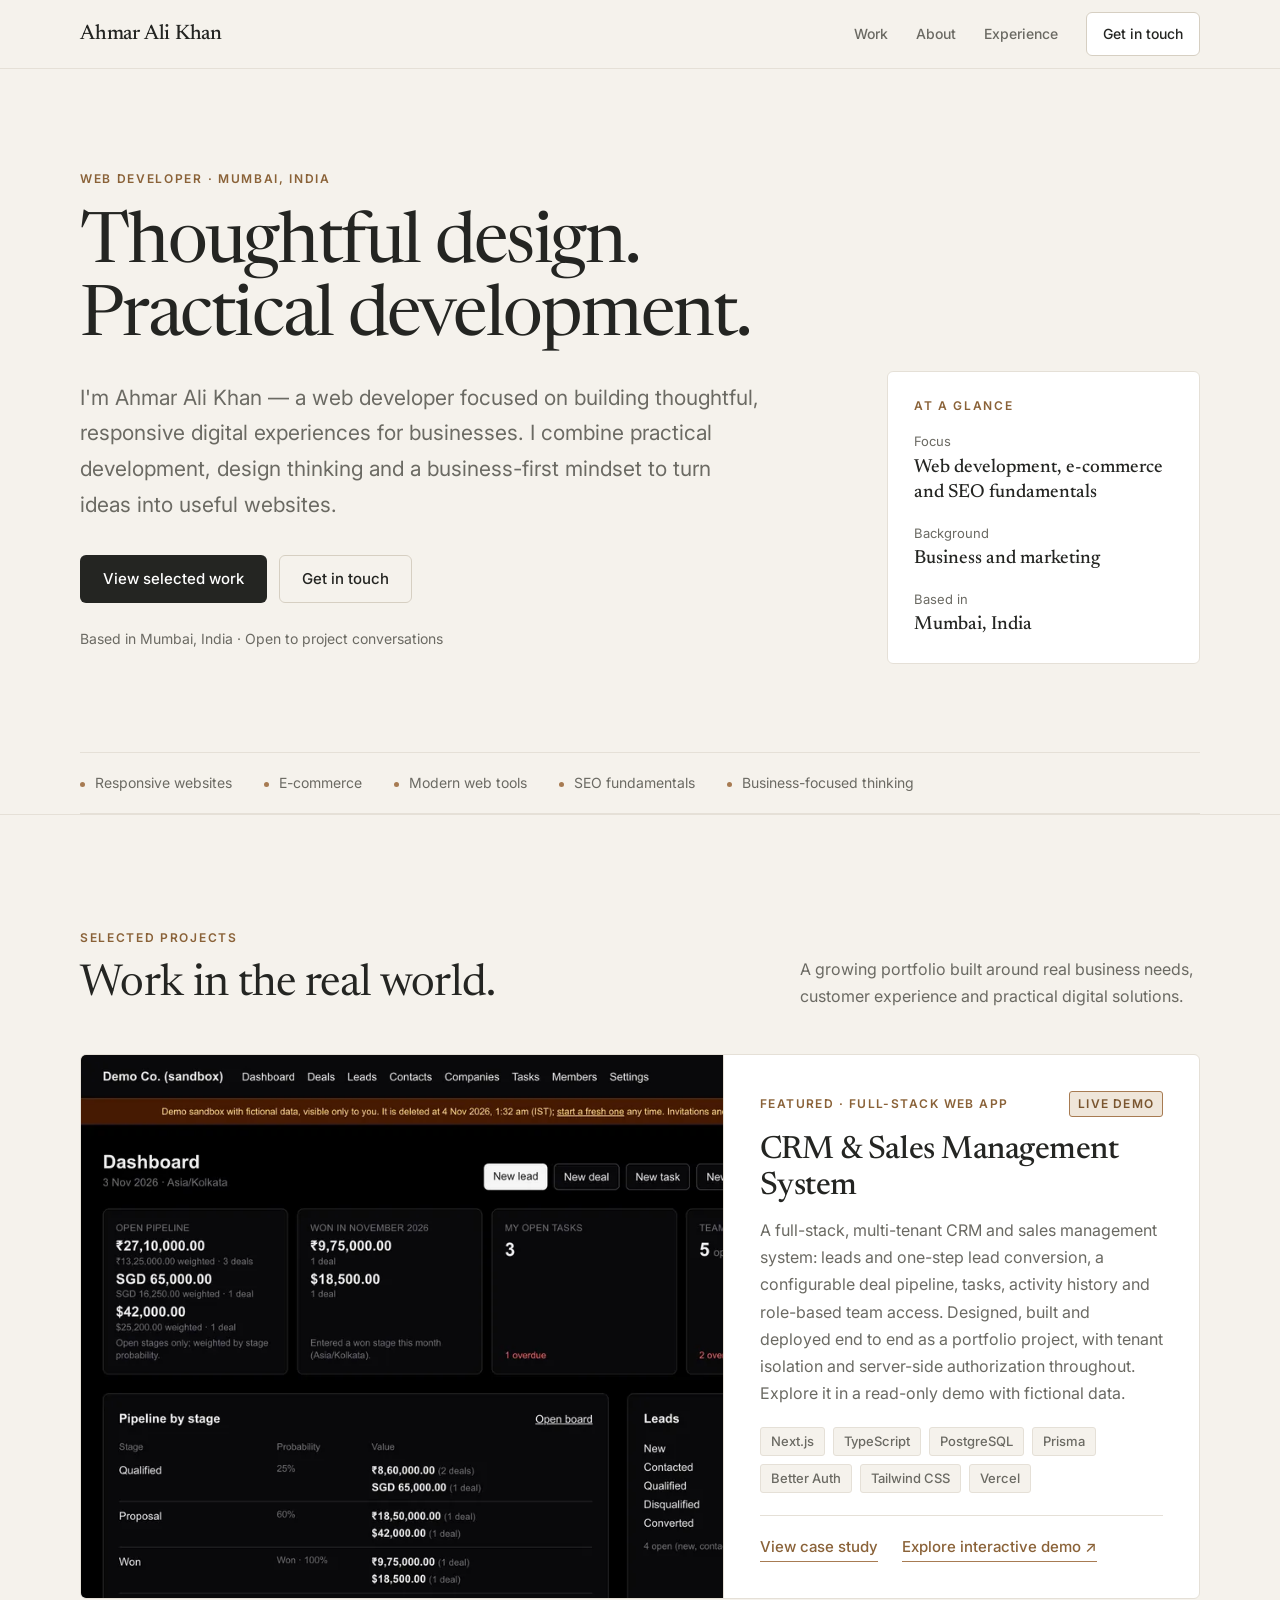
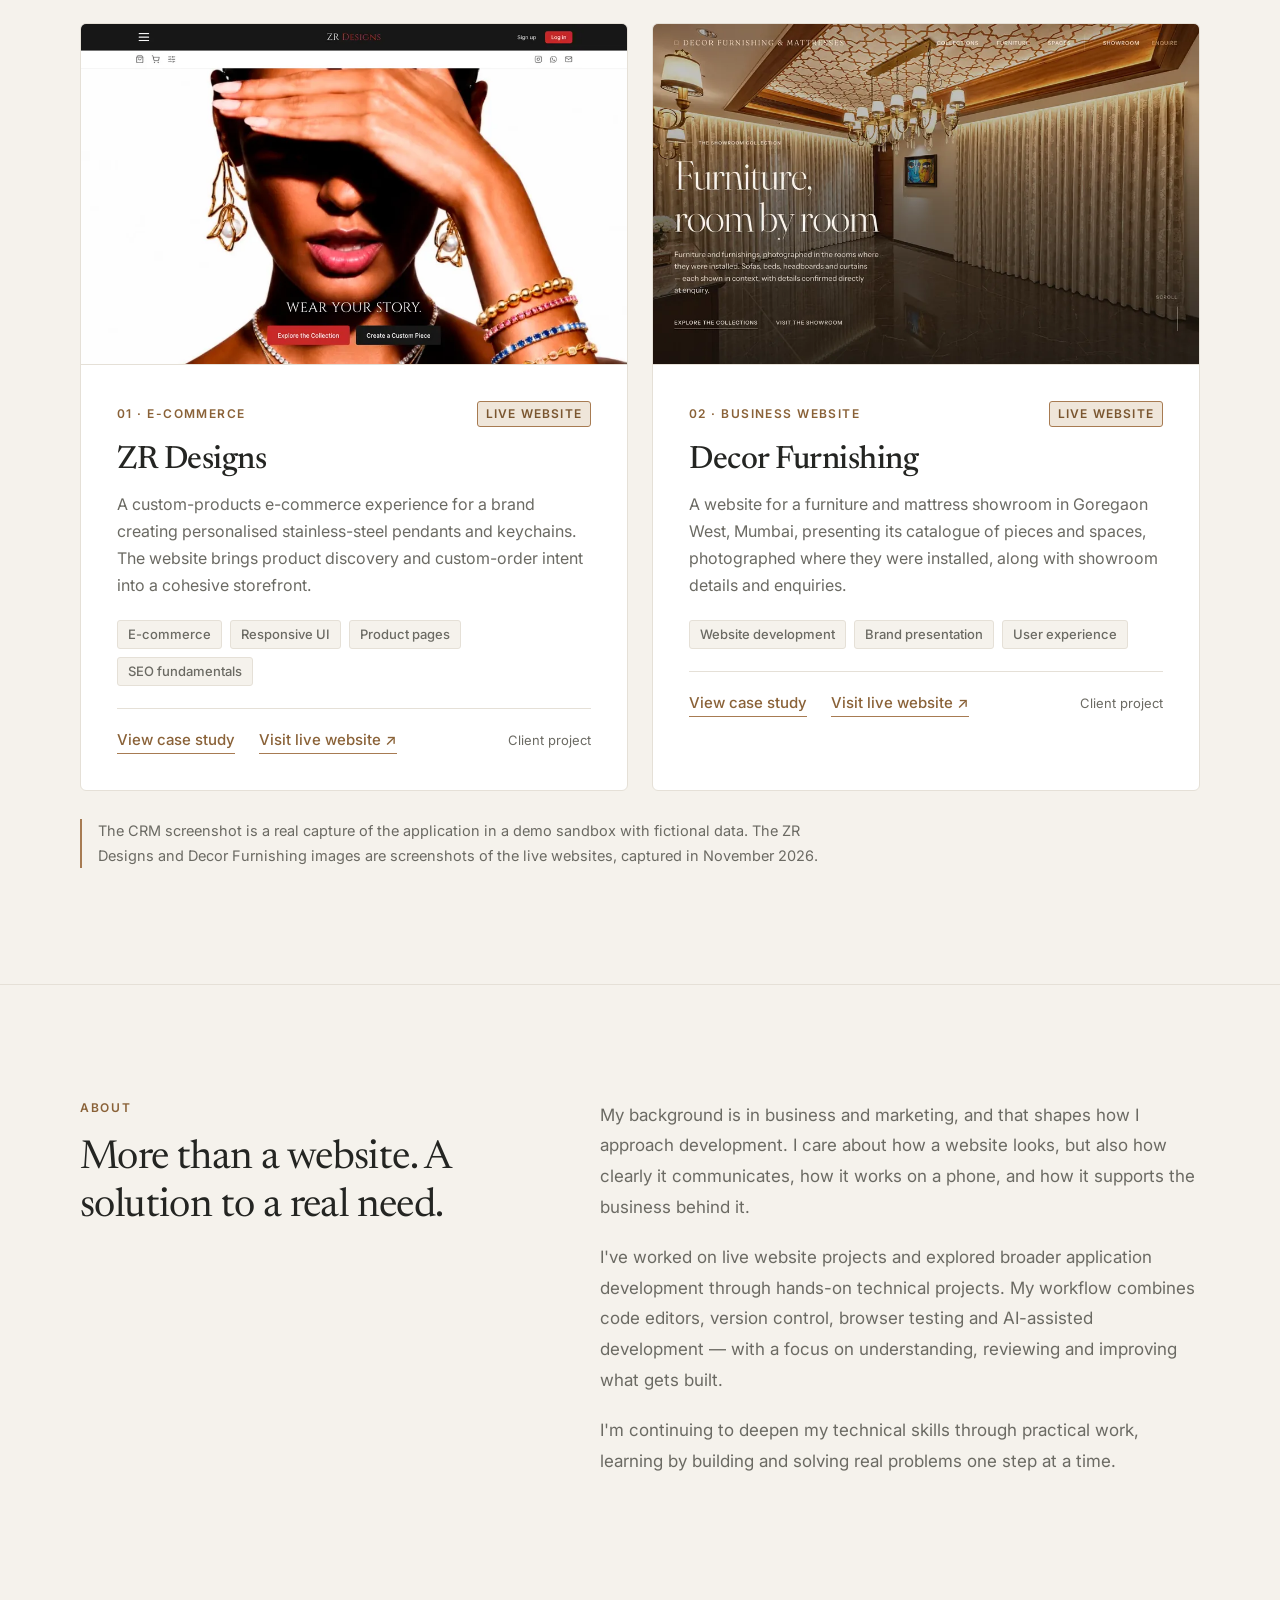
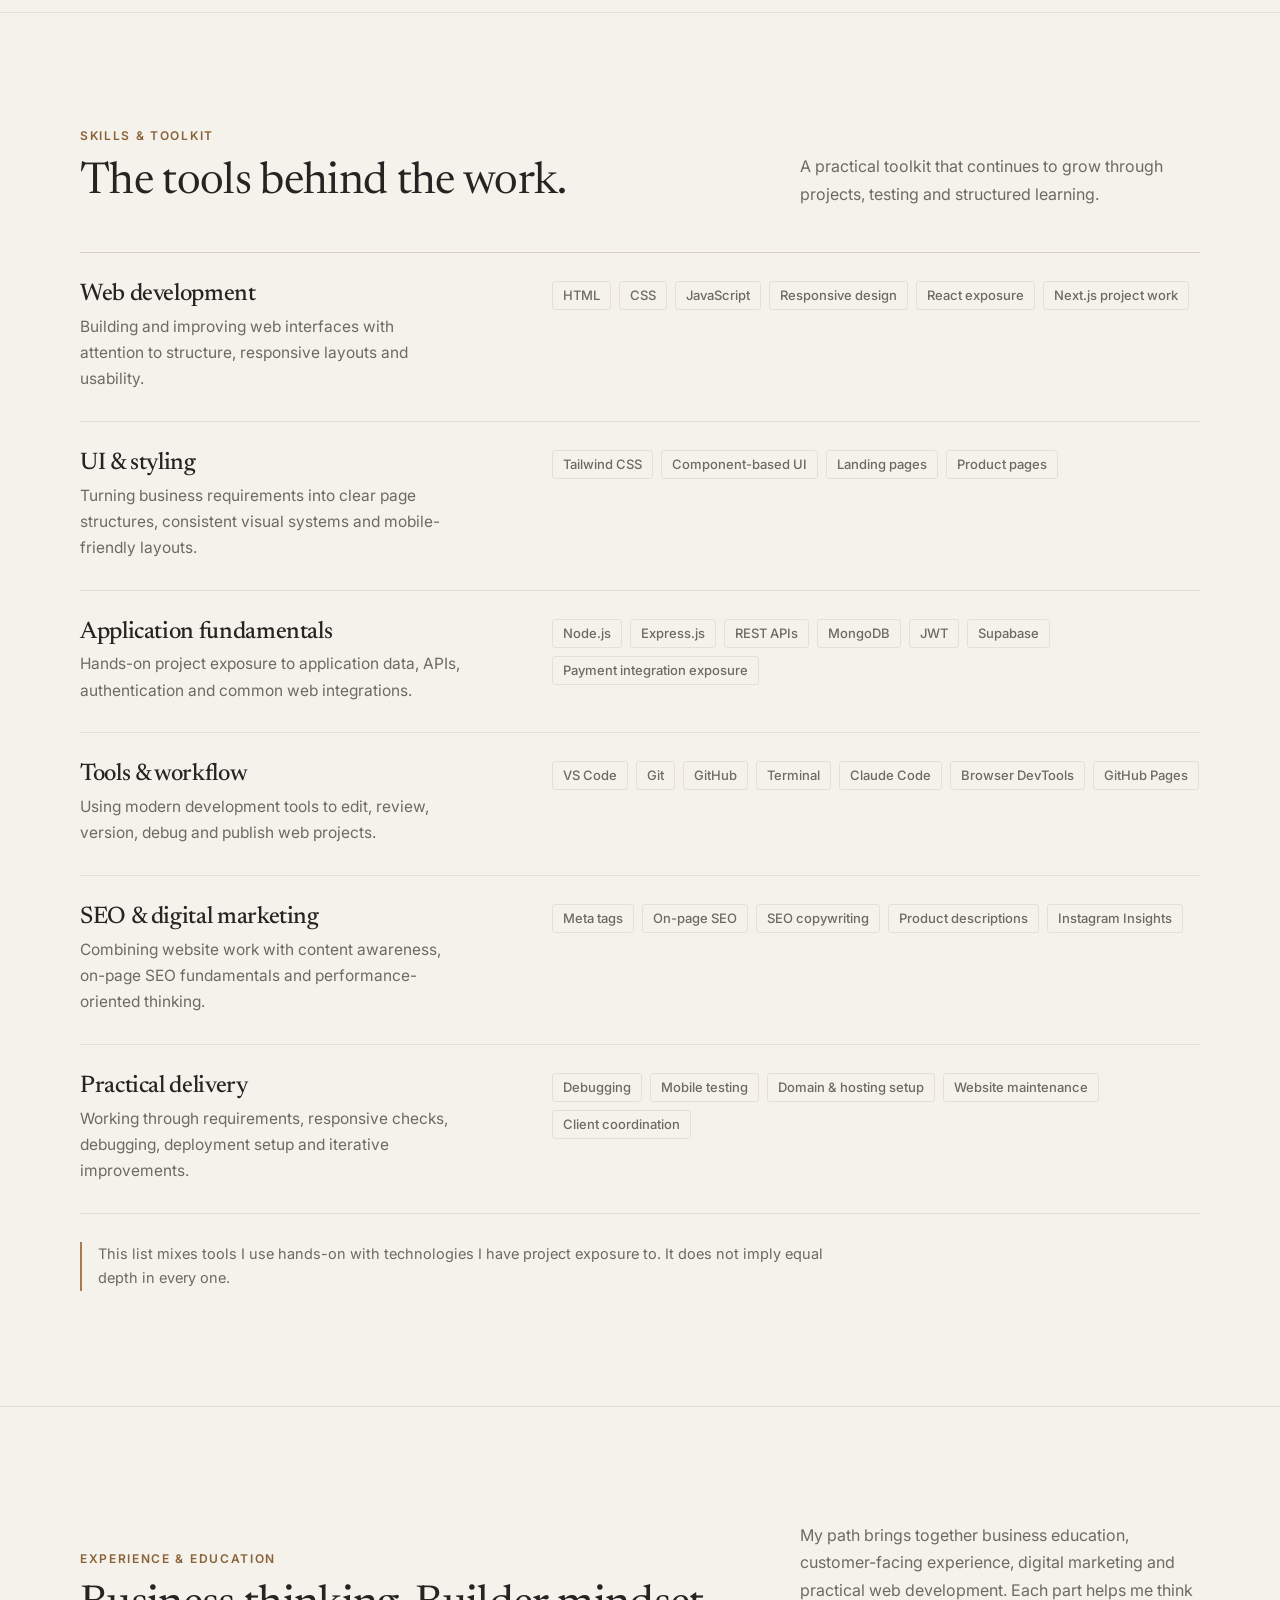
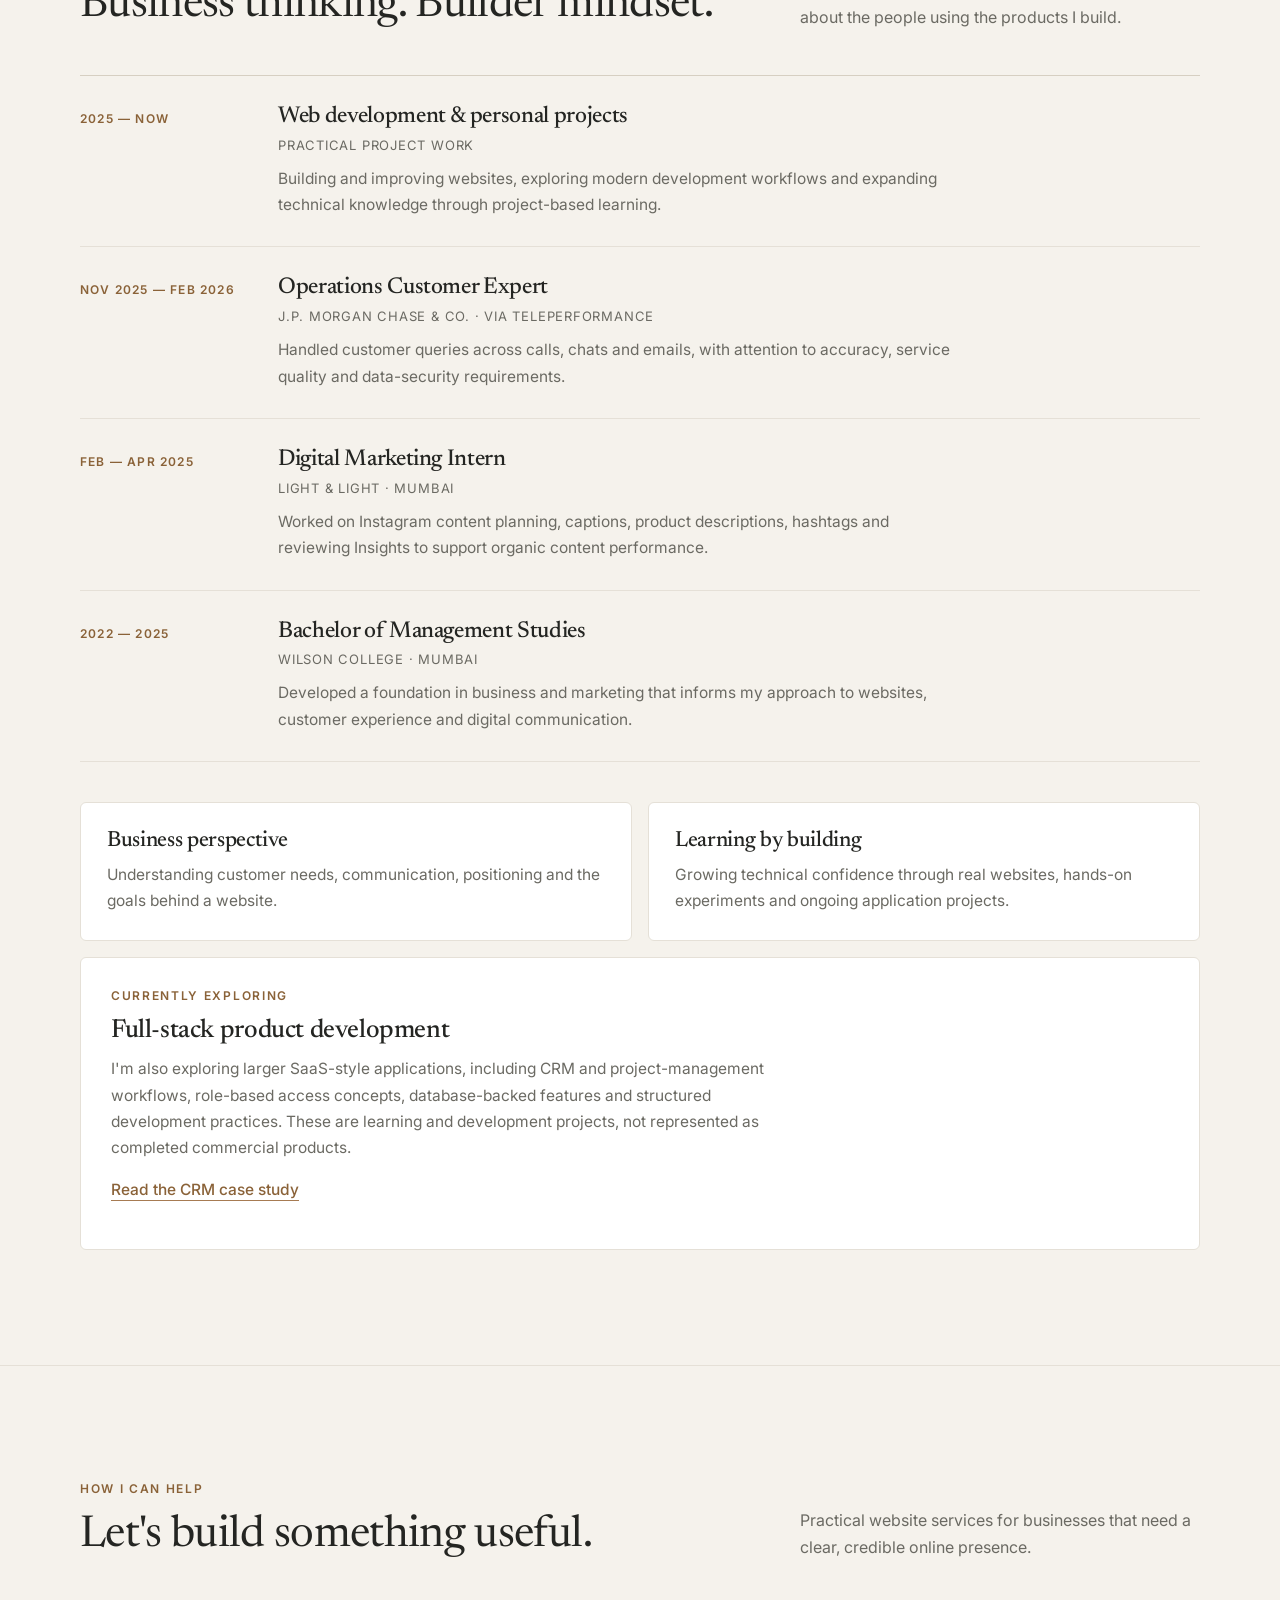
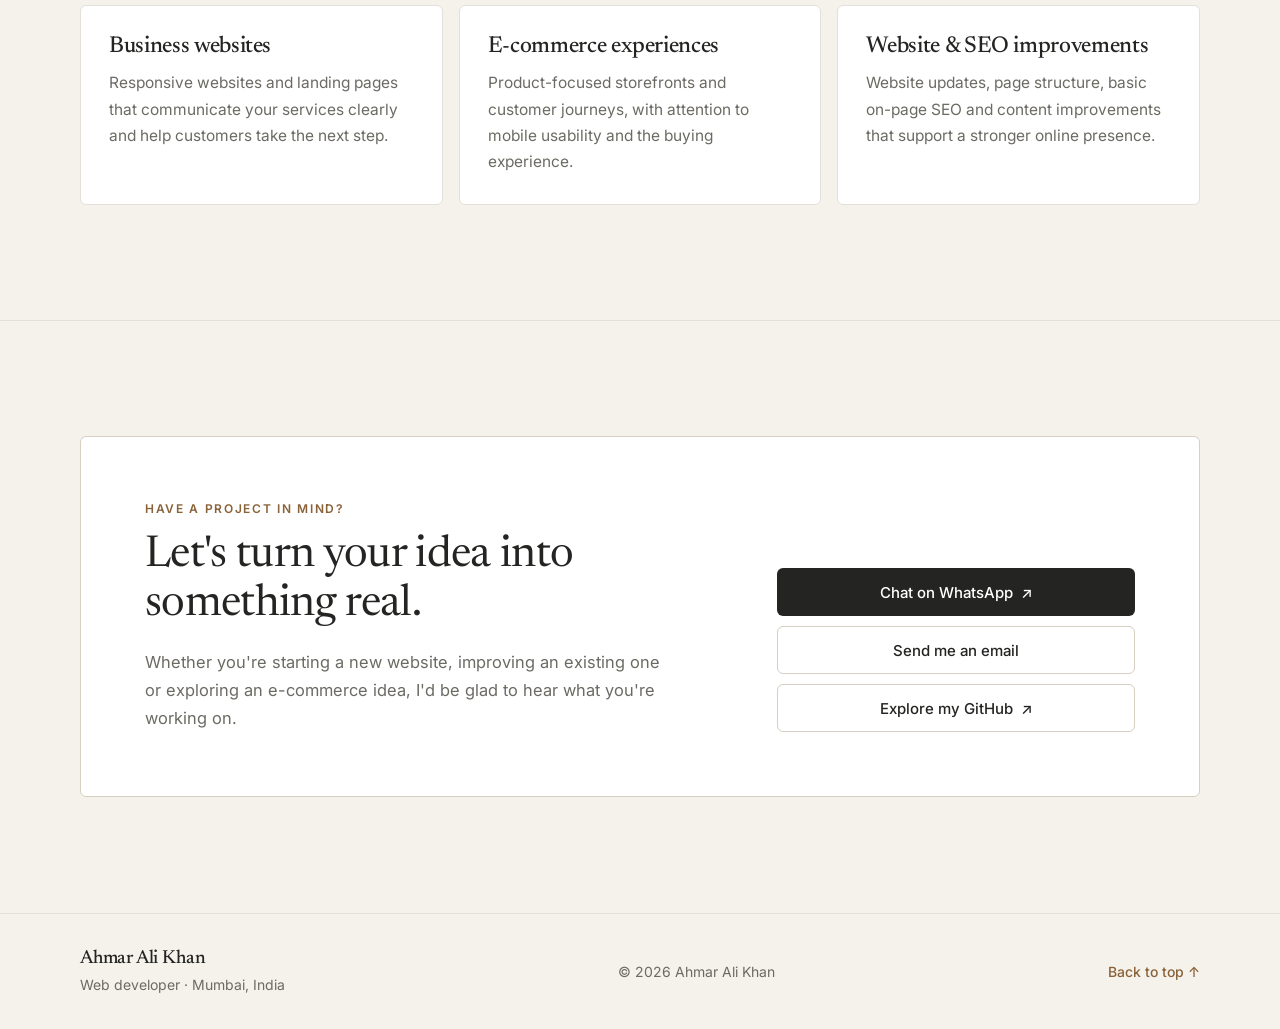
==== commit 9fbbabb3: "fix(portfolio): resolve P2 review items - Raise smallest label text from 11px to 12px - Darken bronz" ====
--- a/index.html
+++ b/index.html
@@ -87,7 +87,7 @@
             <h3>CRM &amp; Sales Management System</h3>
             <p>A full-stack, multi-tenant CRM and sales management system: leads and one-step lead conversion, a configurable deal pipeline, tasks, activity history and role-based team access. Designed, built and deployed end to end as a portfolio project, with tenant isolation and server-side authorization throughout. Explore it in a read-only demo with fictional data.</p>
             <div class="tags"><span class="tag">Next.js</span><span class="tag">TypeScript</span><span class="tag">PostgreSQL</span><span class="tag">Prisma</span><span class="tag">Better Auth</span><span class="tag">Tailwind CSS</span><span class="tag">Vercel</span></div>
-            <div class="work-links"><a class="link" href="crm-sales-system.html">View case study</a><a class="link" href="https://crm-sales-system.vercel.app/demo" target="_blank" rel="noopener noreferrer" aria-label="Explore the CRM interactive demo (opens in a new tab)">Explore interactive demo ↗</a></div>
+            <div class="work-links"><a class="link" href="crm-sales-system.html" aria-label="View case study: CRM &amp; Sales Management System">View case study</a><a class="link" href="https://crm-sales-system.vercel.app/demo" target="_blank" rel="noopener noreferrer" aria-label="Explore the CRM interactive demo (opens in a new tab)">Explore interactive demo ↗</a></div>
           </div>
         </article>
 
@@ -101,7 +101,7 @@
               <h3>ZR Designs</h3>
               <p>A custom-products e-commerce experience for a brand creating personalised stainless-steel pendants and keychains. The website brings product discovery and custom-order intent into a cohesive storefront.</p>
               <div class="tags"><span class="tag">E-commerce</span><span class="tag">Responsive UI</span><span class="tag">Product pages</span><span class="tag">SEO fundamentals</span></div>
-              <div class="work-links"><a class="link" href="zr-designs.html">View case study</a><a class="link" href="https://zrdesigns.in/" target="_blank" rel="noopener noreferrer" aria-label="Visit the ZR Designs website (opens in a new tab)">Visit live website ↗</a><span class="muted">Client project</span></div>
+              <div class="work-links"><a class="link" href="zr-designs.html" aria-label="View case study: ZR Designs">View case study</a><a class="link" href="https://zrdesigns.in/" target="_blank" rel="noopener noreferrer" aria-label="Visit the ZR Designs website (opens in a new tab)">Visit live website ↗</a><span class="muted">Client project</span></div>
             </div>
           </article>
 
@@ -114,7 +114,7 @@
               <h3>Decor Furnishing</h3>
               <p>A website for a furniture and mattress showroom in Goregaon West, Mumbai, presenting its catalogue of pieces and spaces, photographed where they were installed, along with showroom details and enquiries.</p>
               <div class="tags"><span class="tag">Website development</span><span class="tag">Brand presentation</span><span class="tag">User experience</span></div>
-              <div class="work-links"><a class="link" href="decor-furnishing.html">View case study</a><a class="link" href="https://decorfurnishing.in" target="_blank" rel="noopener noreferrer" aria-label="Visit the Decor Furnishing website (opens in a new tab)">Visit live website ↗</a><span class="muted">Client project</span></div>
+              <div class="work-links"><a class="link" href="decor-furnishing.html" aria-label="View case study: Decor Furnishing">View case study</a><a class="link" href="https://decorfurnishing.in" target="_blank" rel="noopener noreferrer" aria-label="Visit the Decor Furnishing website (opens in a new tab)">Visit live website ↗</a><span class="muted">Client project</span></div>
             </div>
           </article>
         </div>
--- a/assets/css/site.css
+++ b/assets/css/site.css
@@ -12,6 +12,7 @@
   --ink-3: #77766F;         /* decorative only: never for small text */
   --bronze: #A77B52;        /* rules, large type, fills */
   --bronze-ink: #8A6238;    /* bronze for small text and links (4.8:1 on bg) */
+  --bronze-deep: #7A5630;   /* bronze text on the soft tint (5.3:1) */
   --bronze-soft: #EFE6DA;   /* badge and hover tint */
   --line: #E5E0D7;          /* soft borders */
   --line-2: #D6CFC2;        /* stronger border for controls */
@@ -69,7 +70,7 @@
 .nav-inner { min-height: 68px; display: flex; align-items: center; justify-content: space-between; gap: 20px; }
 .brand { font: 500 21px/1 var(--serif); letter-spacing: -0.01em; color: var(--ink); }
 .nav-links { display: flex; align-items: center; gap: 28px; font-size: 14px; font-weight: 500; }
-.nav-links a { color: var(--ink-2); padding: 8px 0; }
+.nav-links a { color: var(--ink-2); padding: 12px 0; }
 .nav-links a:hover, .nav-links a[aria-current] { color: var(--ink); }
 .nav-links .nav-cta { color: var(--ink); border: 1px solid var(--line-2); border-radius: var(--radius); padding: 9px 16px; background: var(--surface); }
 .nav-links .nav-cta:hover { border-color: var(--bronze); }
@@ -89,18 +90,23 @@
 .link, .text-link { color: var(--bronze-ink); font-weight: 500; border-bottom: 1px solid var(--bronze); padding-bottom: 1px; }
 .link:hover, .text-link:hover { color: var(--ink); border-color: var(--ink); }
 
+/* Larger tap areas for small text links without changing layout */
+.link, .text-link, .crumb a, .contact-links a, .back-top, .brand { position: relative; }
+.link::before, .text-link::before, .crumb a::before, .contact-links a::before, .back-top::before, .brand::before { content: ""; position: absolute; inset: -14px -6px; }
+.text-link::before { inset: -6px -2px; }
+
 /* Cards, badges, tags --------------------------------------------------- */
 .card, .panel { background: var(--surface); border: 1px solid var(--line); border-radius: var(--radius); }
 .badge {
-  display: inline-block; font: 600 11px/1 var(--sans); letter-spacing: 0.1em; text-transform: uppercase;
-  color: var(--ink-2); border: 1px solid var(--line-2); border-radius: 3px; padding: 6px 8px;
-}
-.badge.live, .status.live, .live-pill { color: var(--bronze-ink); border-color: var(--bronze); background: var(--bronze-soft); }
+  display: inline-block; font: 600 12px/1 var(--sans); letter-spacing: 0.1em; text-transform: uppercase;
+  color: var(--ink-2); border: 1px solid var(--line-2); border-radius: 3px; padding: 6px 8px; white-space: nowrap;
+}
+.badge.live, .status.live, .live-pill { color: var(--bronze-deep); border-color: var(--bronze); background: var(--bronze-soft); }
 .tags, .chips, .skill-list { display: flex; flex-wrap: wrap; align-content: flex-start; align-items: flex-start; gap: 8px; }
 .tag, .chip { font: 500 13px/1 var(--sans); color: var(--ink-2); background: var(--bg); border: 1px solid var(--line); border-radius: 3px; padding: 7px 10px; }
 .live-pill {
   display: inline-flex; align-items: center; gap: 9px; padding: 7px 12px; border: 1px solid var(--bronze); border-radius: 999px;
-  font: 600 11px/1 var(--sans); letter-spacing: 0.1em; text-transform: uppercase;
+  font: 600 12px/1 var(--sans); letter-spacing: 0.1em; text-transform: uppercase;
 }
 .dot { width: 7px; height: 7px; border-radius: 50%; background: var(--bronze); }
 .notice { margin: 28px 0 0; padding-left: 16px; border-left: 2px solid var(--bronze); font-size: 14.5px; line-height: 1.7; max-width: 760px; }
@@ -118,7 +124,7 @@
 .meta { display: grid; grid-template-columns: repeat(4, minmax(0, 1fr)); margin: 56px 0 0; border-top: 1px solid var(--line-2); border-bottom: 1px solid var(--line); }
 .meta > div { padding: 20px 20px 20px 0; }
 .meta > div + div { padding-left: 20px; border-left: 1px solid var(--line); }
-.meta dt { font: 600 11px/1.4 var(--sans); letter-spacing: 0.12em; text-transform: uppercase; color: var(--bronze-ink); margin-bottom: 6px; }
+.meta dt { font: 600 12px/1.4 var(--sans); letter-spacing: 0.12em; text-transform: uppercase; color: var(--bronze-ink); margin-bottom: 6px; }
 .meta dd { margin: 0; font-size: 15px; font-weight: 500; line-height: 1.5; color: var(--ink); }
 .meta dd a { color: var(--bronze-ink); border-bottom: 1px solid var(--bronze); }
 
@@ -126,7 +132,7 @@
 .frame { background: var(--surface); border: 1px solid var(--line-2); border-radius: var(--radius); overflow: hidden; }
 .frame-bar { display: flex; align-items: center; padding: 10px 16px; border-bottom: 1px solid var(--line); background: var(--surface); }
 .frame-bar i { display: none; }
-.frame-bar span { font: 500 11px/1.4 var(--sans); letter-spacing: 0.1em; text-transform: uppercase; color: var(--ink-2); }
+.frame-bar span { font: 500 12px/1.4 var(--sans); letter-spacing: 0.1em; text-transform: uppercase; color: var(--ink-2); }
 .frame a { display: block; }
 .frame img { width: 100%; }
 .frame a:hover img { opacity: 0.94; }
@@ -170,7 +176,7 @@
 .cap h3 { font-size: 21px; margin: 0 0 10px; }
 .cap p { font-size: 15px; line-height: 1.7; margin: 0 0 18px; }
 .cap p:last-child { margin-bottom: 0; }
-.status { margin-top: auto; align-self: flex-start; font: 600 11px/1 var(--sans); letter-spacing: 0.1em; text-transform: uppercase; padding: 6px 8px; border-radius: 3px; border: 1px solid var(--line-2); color: var(--ink-2); background: transparent; }
+.status { margin-top: auto; align-self: flex-start; font: 600 12px/1 var(--sans); letter-spacing: 0.1em; text-transform: uppercase; padding: 6px 8px; border-radius: 3px; border: 1px solid var(--line-2); color: var(--ink-2); background: transparent; }
 .legend .status { margin: 0; }
 
 /* Architecture ---------------------------------------------------------- */
@@ -178,7 +184,7 @@
 .layers { display: grid; gap: 12px; }
 .layer { position: relative; padding: 18px 20px; background: var(--surface); border: 1px solid var(--line); border-radius: var(--radius); }
 .layer + .layer::before { content: ""; position: absolute; left: 32px; top: -13px; height: 12px; border-left: 1px dashed var(--bronze); }
-.layer .tag { display: inline-block; font: 600 11px/1.3 var(--sans); letter-spacing: 0.1em; text-transform: uppercase; color: var(--bronze-ink); background: none; border: 0; padding: 0; }
+.layer .tag { display: inline-block; font: 600 12px/1.3 var(--sans); letter-spacing: 0.1em; text-transform: uppercase; color: var(--bronze-ink); background: none; border: 0; padding: 0; }
 .layer h3 { font: 500 18px var(--serif); margin: 8px 0 4px; }
 .layer p { font-size: 14.5px; line-height: 1.6; margin: 0; }
 .layer.accent { border-color: var(--bronze); background: var(--bronze-soft); }
@@ -206,13 +212,13 @@
 .challenge .n { font: 600 12px var(--sans); letter-spacing: 0.12em; color: var(--bronze-ink); }
 .challenge h3 { font-size: 25px; margin: 12px 0 0; }
 .cha-cols { display: grid; grid-template-columns: repeat(3, minmax(0, 1fr)); gap: 28px; }
-.cha-cols h4 { margin: 0 0 8px; font: 600 11px/1.4 var(--sans); letter-spacing: 0.12em; text-transform: uppercase; color: var(--ink); }
+.cha-cols h4 { margin: 0 0 8px; font: 600 12px/1.4 var(--sans); letter-spacing: 0.12em; text-transform: uppercase; color: var(--ink); }
 .cha-cols p { font-size: 15px; line-height: 1.7; margin: 0; }
 
 /* Stack ----------------------------------------------------------------- */
 .stack-grid { display: grid; grid-template-columns: repeat(4, minmax(0, 1fr)); gap: 1px; background: var(--line); border: 1px solid var(--line); border-radius: var(--radius); overflow: hidden; }
 .stack-item { background: var(--surface); padding: 24px; }
-.stack-item .k { font: 600 11px/1.3 var(--sans); letter-spacing: 0.12em; text-transform: uppercase; color: var(--bronze-ink); }
+.stack-item .k { font: 600 12px/1.3 var(--sans); letter-spacing: 0.12em; text-transform: uppercase; color: var(--bronze-ink); }
 .stack-item h3 { font: 500 20px var(--serif); margin: 10px 0 6px; }
 .stack-item p { font-size: 14.5px; line-height: 1.6; margin: 0; }
 
@@ -223,14 +229,14 @@
 .panel > p { font-size: 16px; line-height: 1.75; }
 .facts { list-style: none; padding: 0; margin: 24px 0 0; border-top: 1px solid var(--line-2); }
 .facts li { display: grid; grid-template-columns: 150px 1fr; gap: 16px; padding: 16px 0; border-bottom: 1px solid var(--line); font-size: 15px; line-height: 1.65; color: var(--ink-2); }
-.facts li b { font: 600 11px/1.6 var(--sans); letter-spacing: 0.1em; text-transform: uppercase; color: var(--ink); padding-top: 3px; }
+.facts li b { font: 600 12px/1.6 var(--sans); letter-spacing: 0.1em; text-transform: uppercase; color: var(--ink); padding-top: 3px; }
 .roadmap { list-style: none; padding: 0; margin: 18px 0 0; }
 .roadmap li { padding: 18px 0; border-bottom: 1px solid var(--line); }
 .roadmap li:first-child { border-top: 1px solid var(--line-2); }
 .roadmap .row { display: flex; justify-content: space-between; align-items: center; gap: 12px; }
 .roadmap h4 { margin: 0; font-size: 16px; }
 .roadmap p { margin: 6px 0 0; font-size: 14.5px; line-height: 1.65; }
-.upcoming { flex: none; font: 600 11px/1 var(--sans); letter-spacing: 0.1em; text-transform: uppercase; color: var(--ink-2); border: 1px dashed var(--ink-3); padding: 6px 8px; border-radius: 3px; }
+.upcoming { flex: none; font: 600 12px/1 var(--sans); letter-spacing: 0.1em; text-transform: uppercase; color: var(--ink-2); border: 1px dashed var(--ink-3); padding: 6px 8px; border-radius: 3px; }
 
 /* Project cards (home and "more work") ---------------------------------- */
 .work-feature, .work-card { background: var(--surface); border: 1px solid var(--line); border-radius: var(--radius); overflow: hidden; }
@@ -256,7 +262,7 @@
 .hero .lede { margin-bottom: 32px; }
 .hero-note { margin-top: 24px; font-size: 14px; color: var(--ink-2); }
 .glance { padding: 26px; }
-.glance h2 { font: 600 11px/1.4 var(--sans); letter-spacing: 0.14em; text-transform: uppercase; color: var(--bronze-ink); margin: 0 0 6px; }
+.glance h2 { font: 600 12px/1.4 var(--sans); letter-spacing: 0.14em; text-transform: uppercase; color: var(--bronze-ink); margin: 0 0 6px; }
 .glance dl { margin: 0; }
 .glance dt { font-size: 13px; color: var(--ink-2); margin-top: 16px; }
 .glance dd { margin: 2px 0 0; font: 500 19px/1.35 var(--serif); color: var(--ink); }
@@ -363,6 +369,6 @@
 }
 @media (max-width: 480px) {
   .stack-grid, .figures, .flow, .flow.four { grid-template-columns: 1fr; }
-  .frame-bar span { display: none; }
+  .frame-bar { display: none; }
   .actions .btn { width: 100%; }
 }
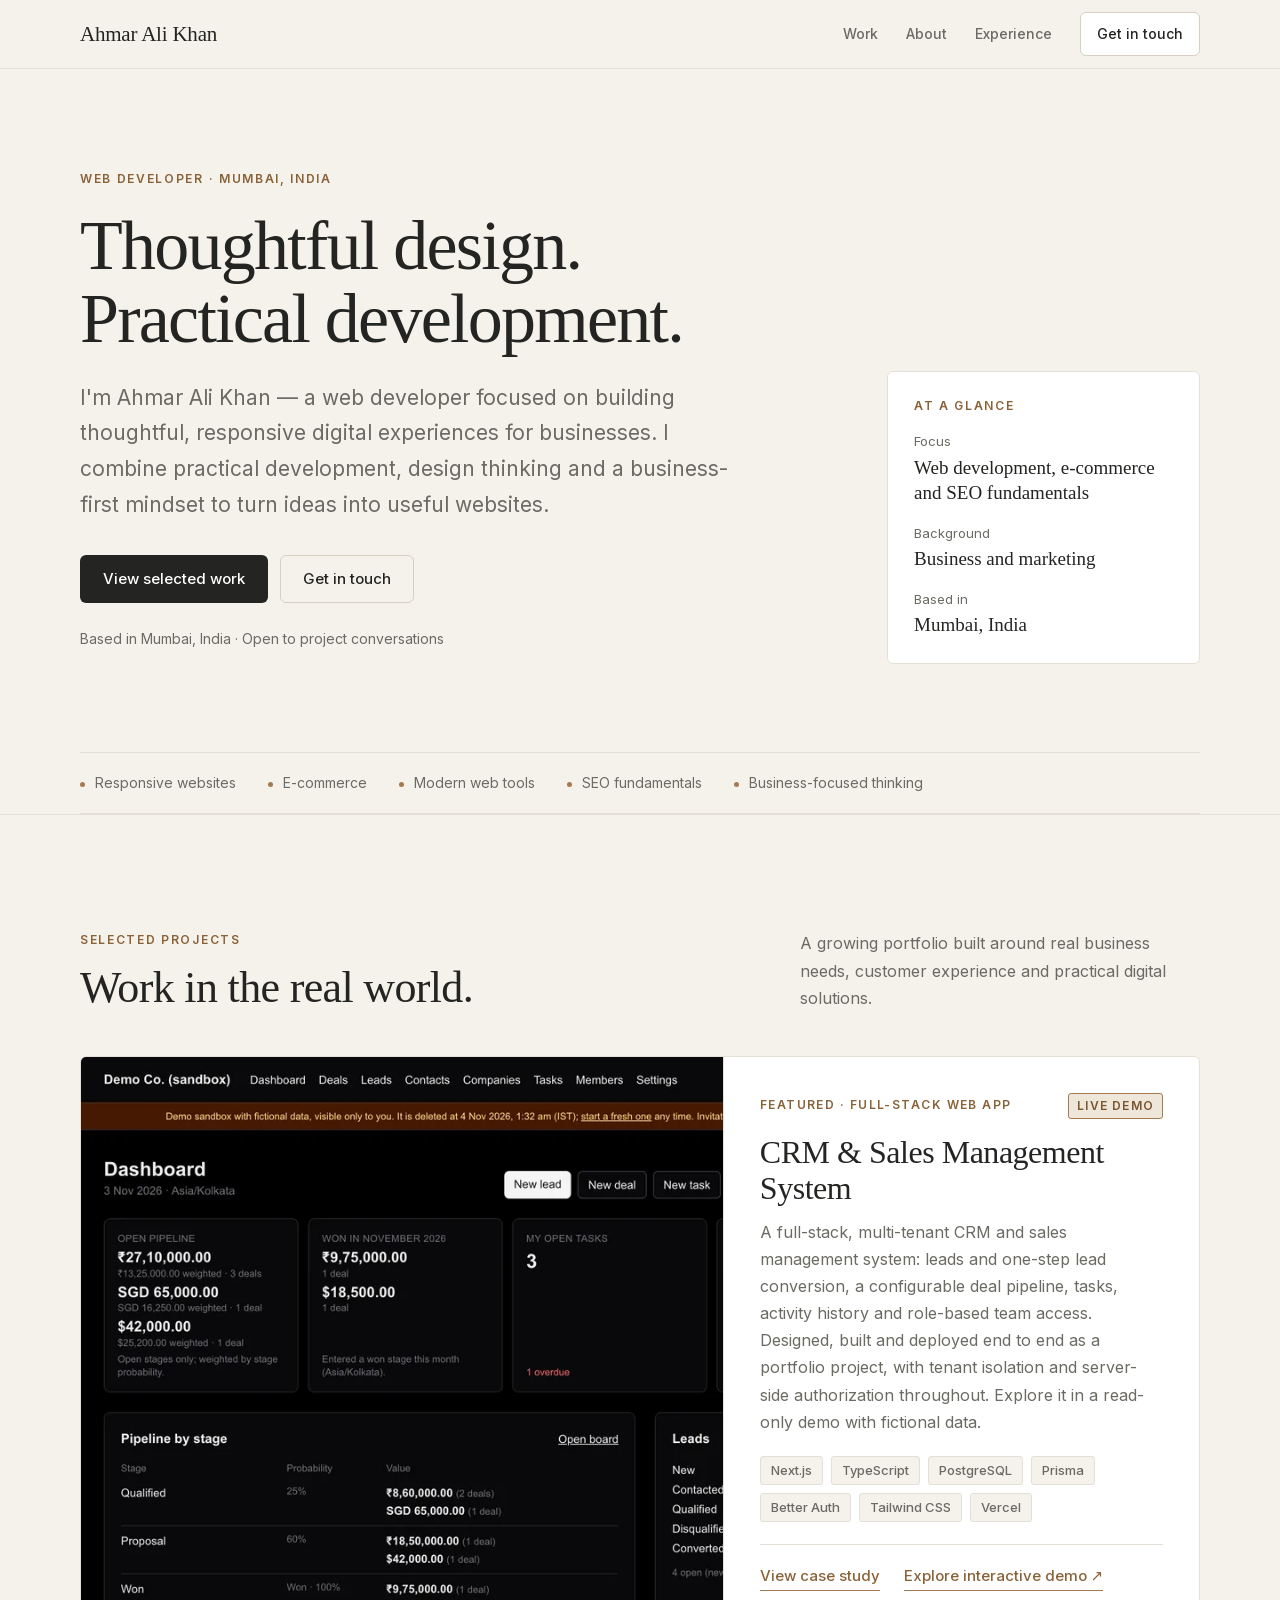
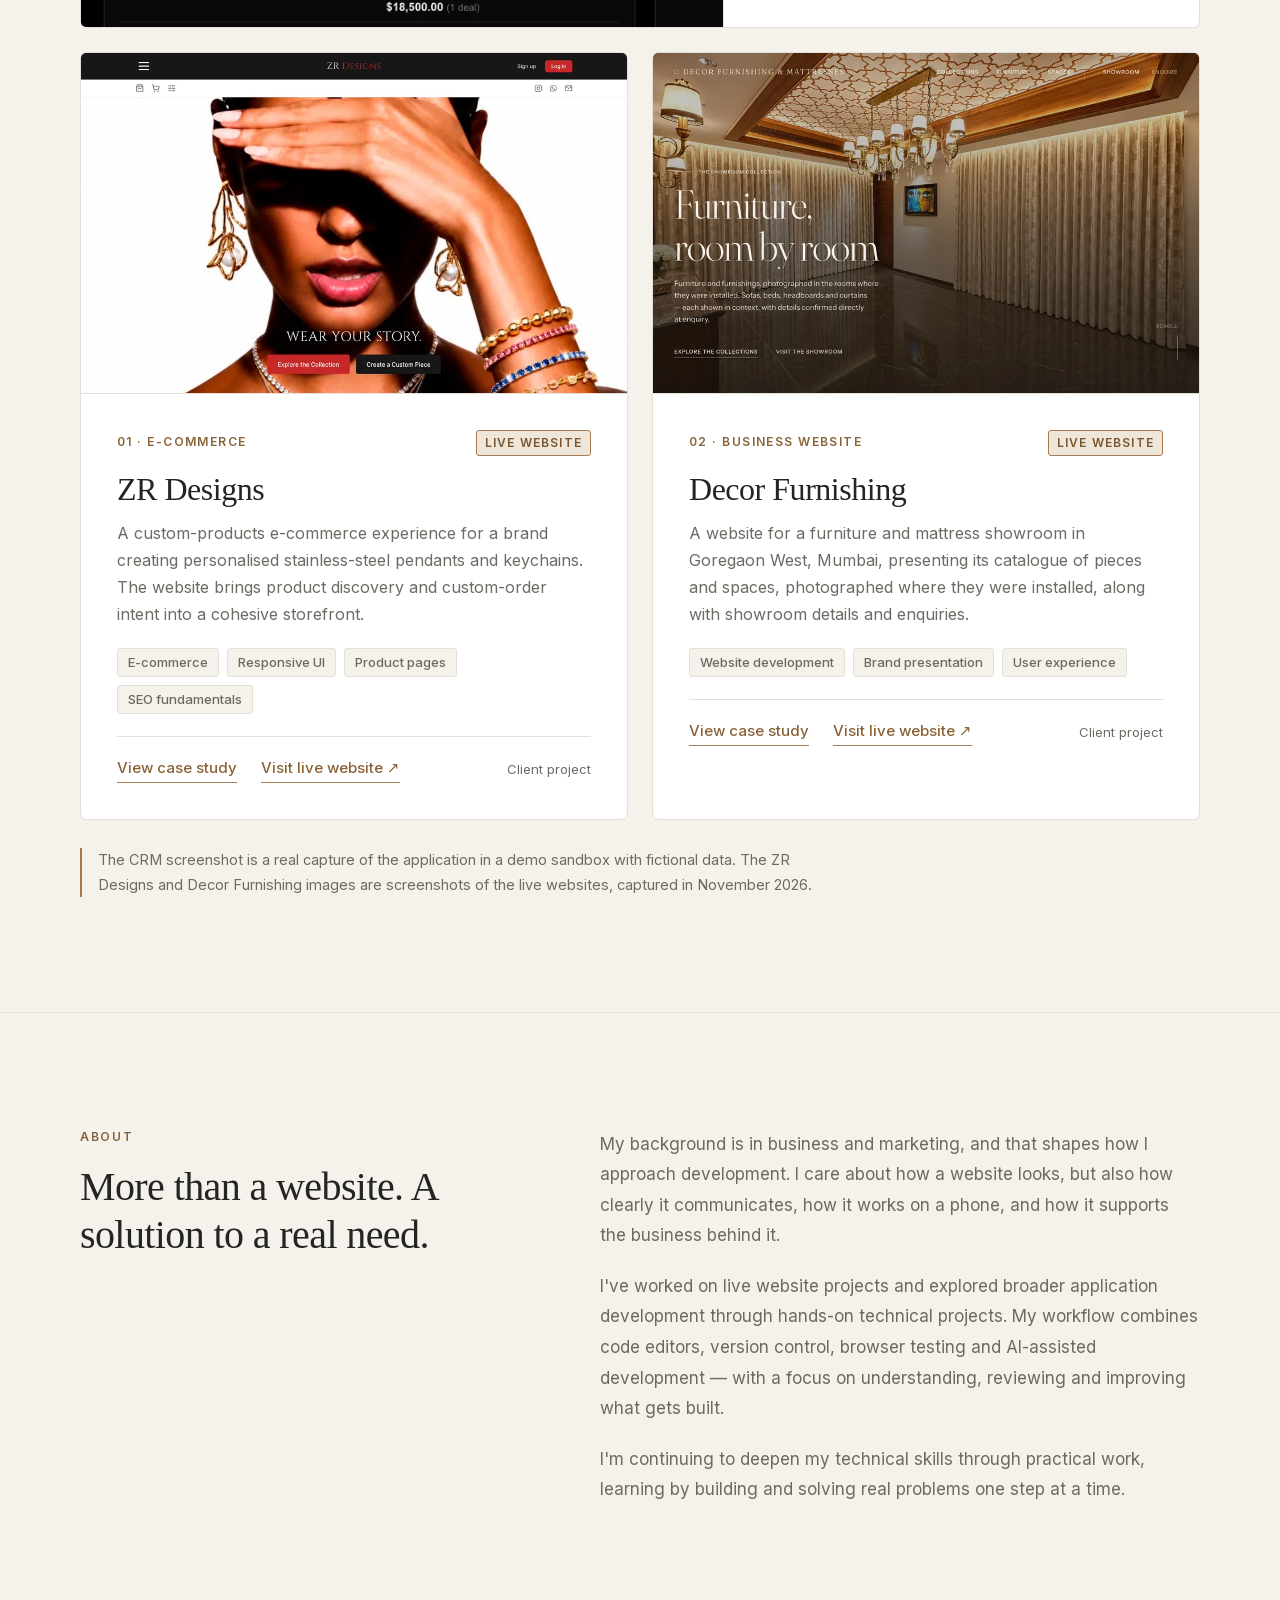
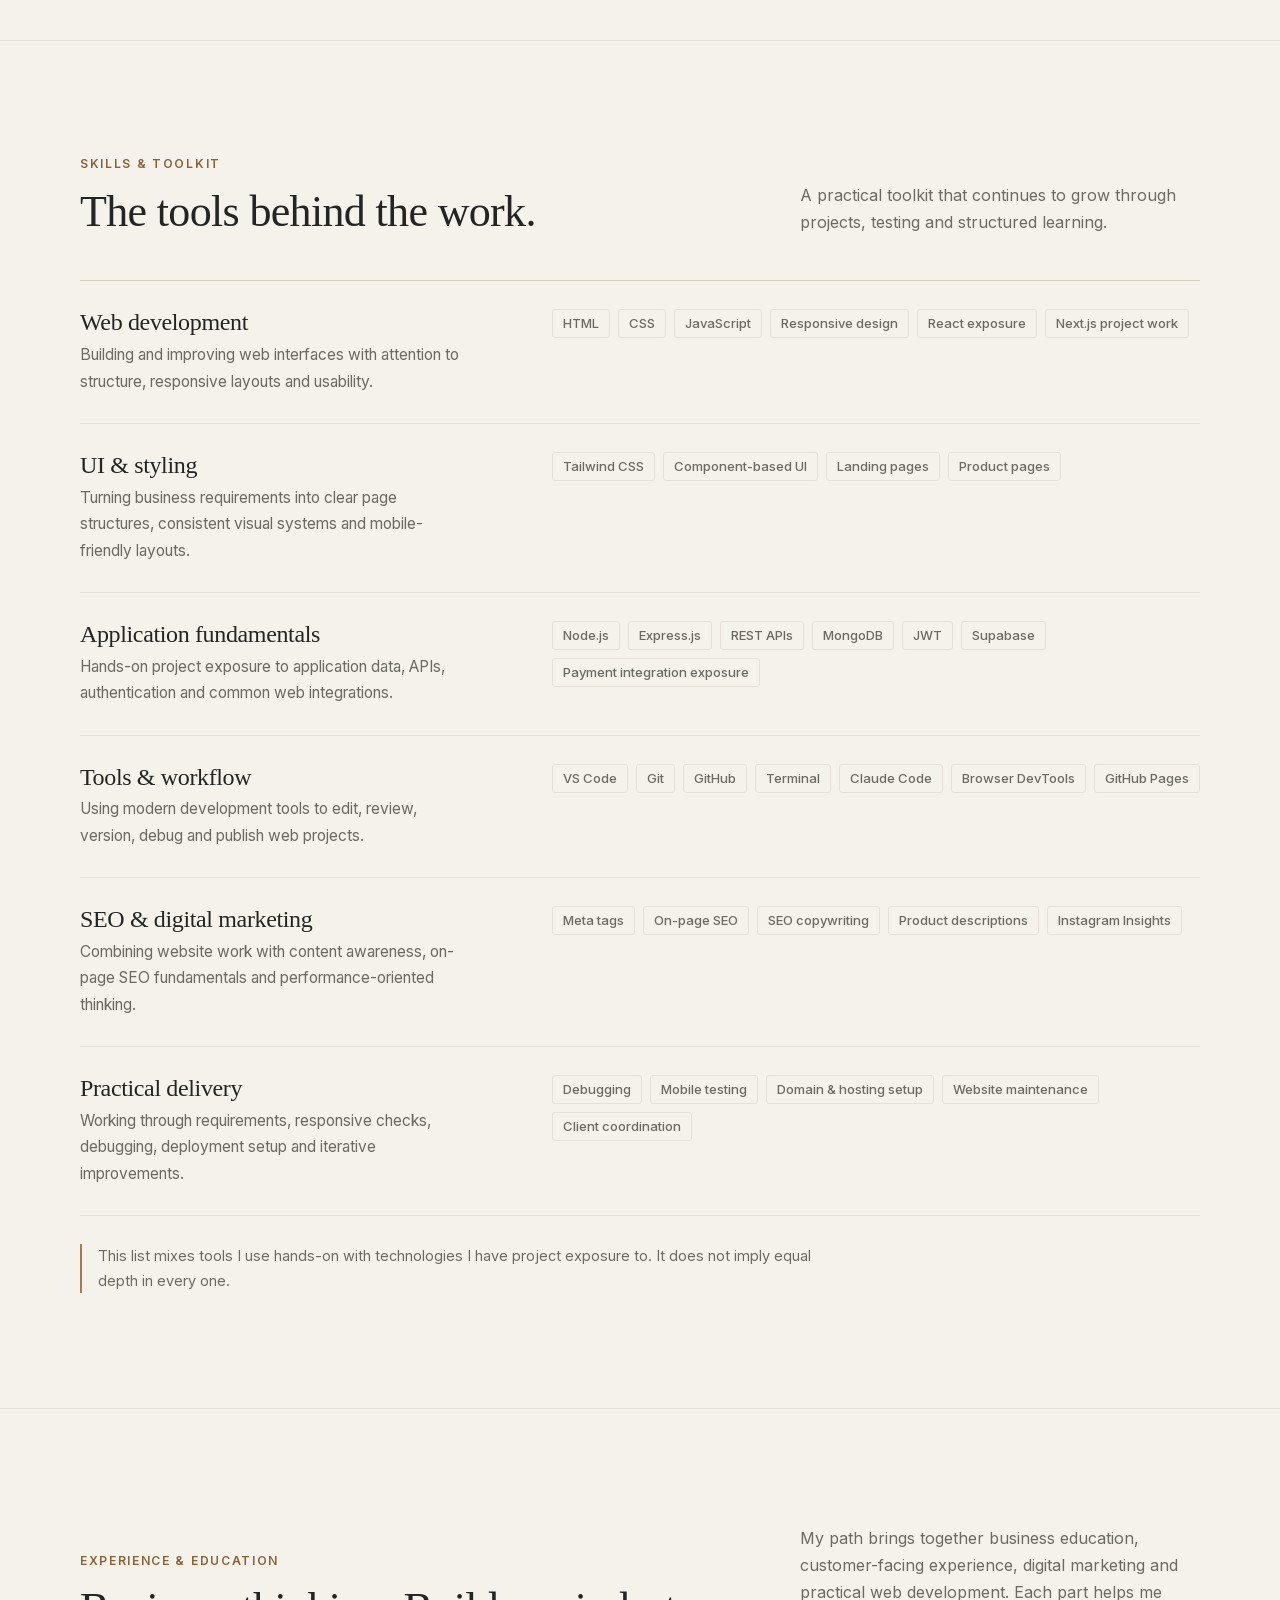
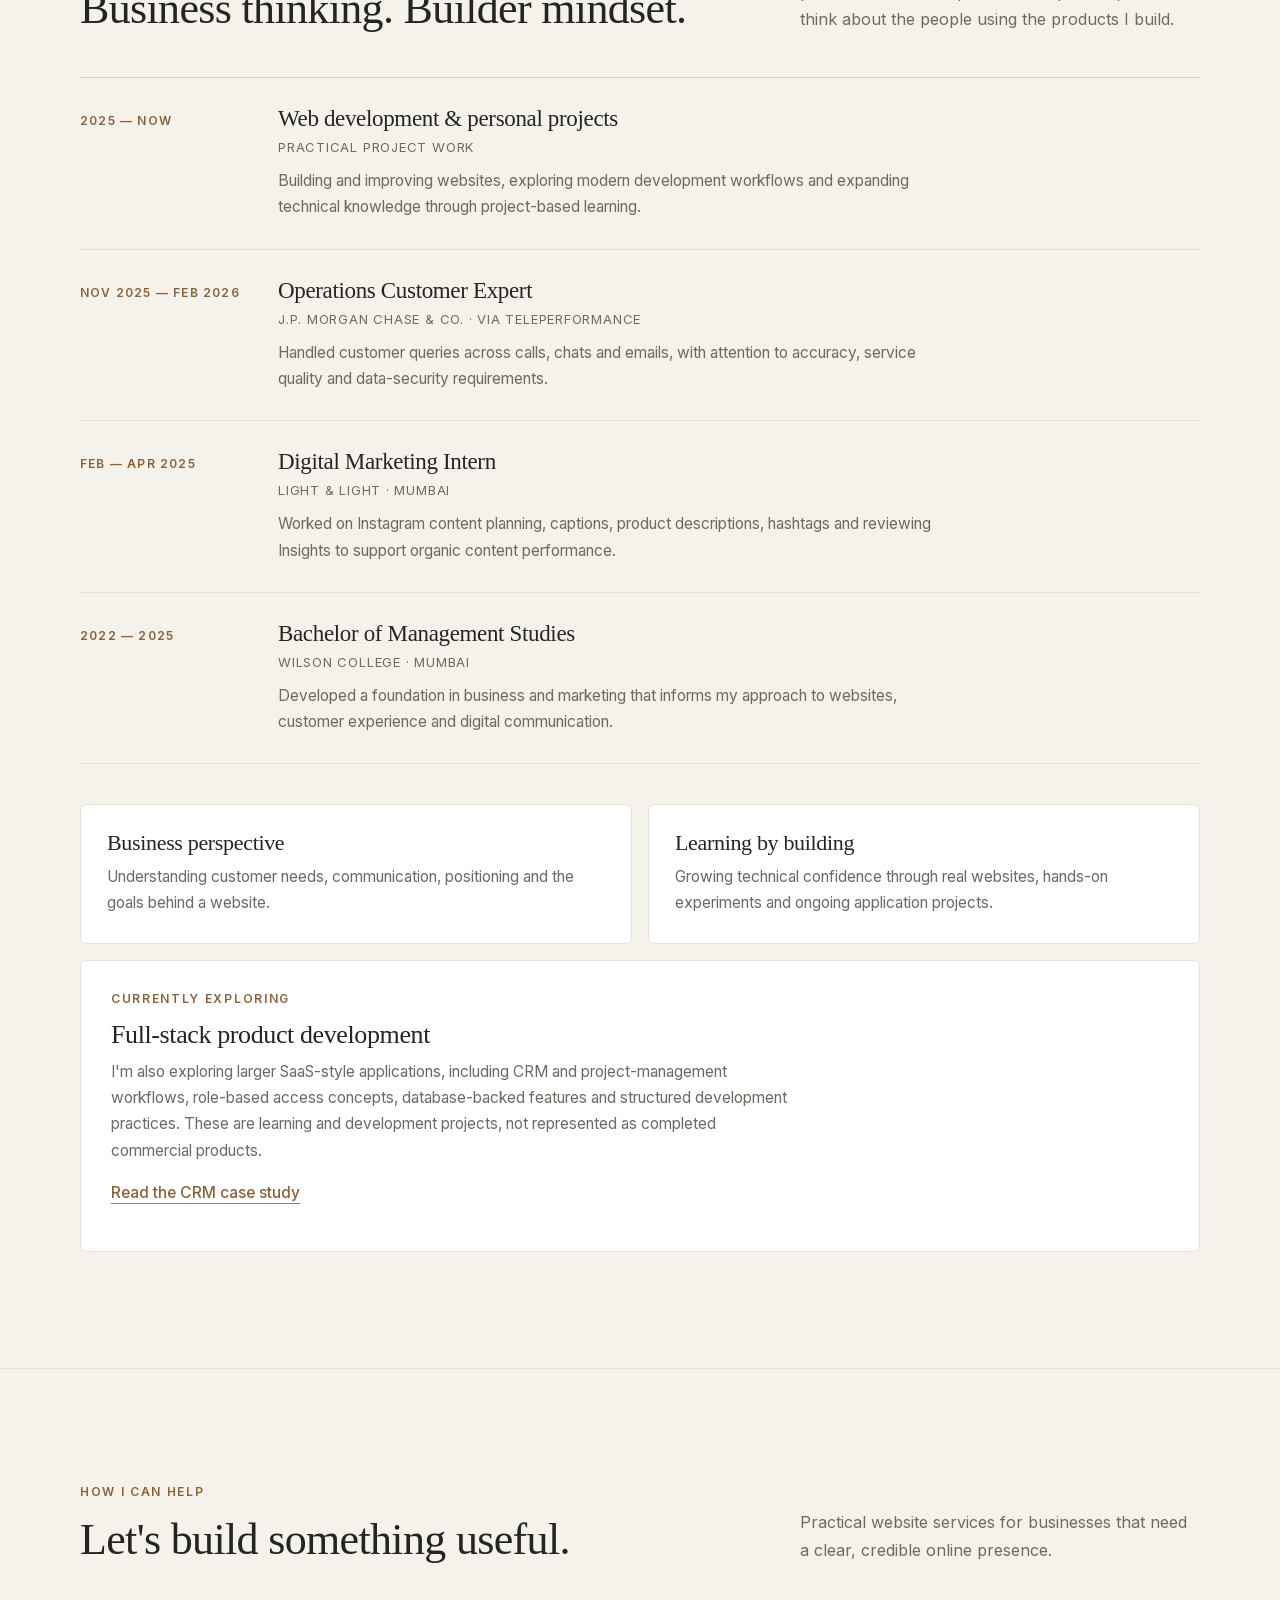
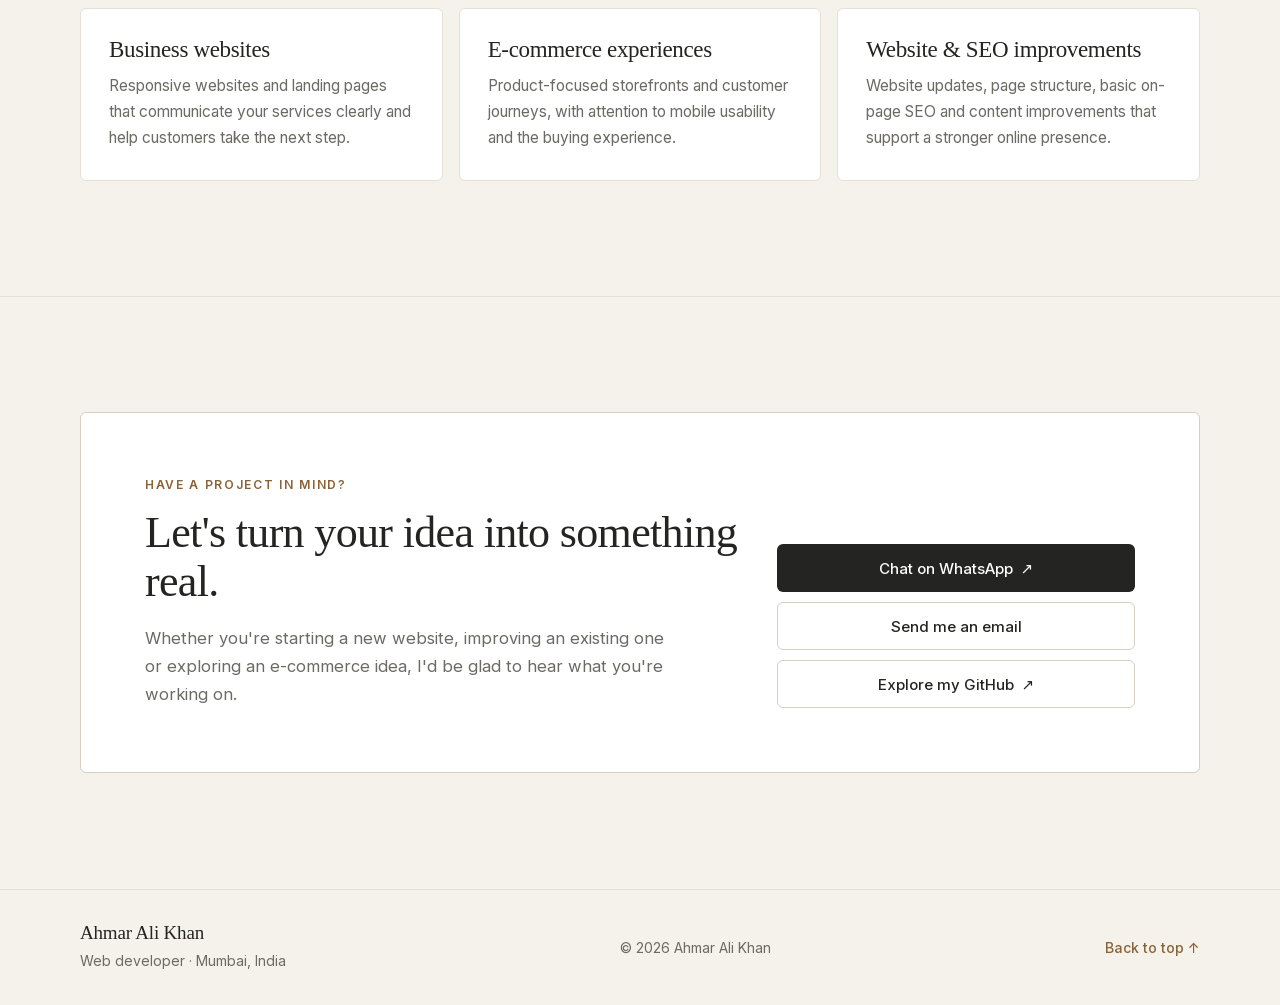
==== commit ad353906: "fix(portfolio): resolve P3 review items - Self-host Inter and Newsreader (latin, variable) with prel" ====
--- a/index.html
+++ b/index.html
@@ -22,9 +22,8 @@
   <meta name="twitter:description" content="Thoughtful design. Practical development. Digital experiences built for business.">
   <meta name="twitter:image" content="https://ahmarr.github.io/assets/og/home-og-1200x630.jpg">
   <script type="application/ld+json">{"@context":"https://schema.org","@type":"Person","name":"Ahmar Ali Khan","jobTitle":"Web Developer","url":"https://ahmarr.github.io/","sameAs":["https://github.com/Ahmarr"],"address":{"@type":"PostalAddress","addressLocality":"Mumbai","addressCountry":"IN"}}</script>
-  <link rel="preconnect" href="https://fonts.googleapis.com">
-  <link rel="preconnect" href="https://fonts.gstatic.com" crossorigin>
-  <link href="https://fonts.googleapis.com/css2?family=Inter:wght@400;500;600&family=Newsreader:opsz,wght@6..72,400;6..72,500&display=swap" rel="stylesheet">
+  <link rel="preload" href="assets/fonts/inter-latin-var.woff2" as="font" type="font/woff2" crossorigin>
+  <link rel="preload" href="assets/fonts/newsreader-latin-var.woff2" as="font" type="font/woff2" crossorigin>
   <link rel="stylesheet" href="assets/css/site.css">
 </head>
 <body>
--- a/assets/css/site.css
+++ b/assets/css/site.css
@@ -2,6 +2,12 @@
    Warm Minimal design system: shared by every page.
    Tokens -> base -> layout -> components -> case-study modules -> responsive
    ========================================================================== */
+
+/* Self-hosted fonts (SIL Open Font License): Inter and Newsreader, latin subset, variable */
+@font-face { font-family: "Inter"; font-style: normal; font-weight: 100 900; font-display: swap; src: url("../fonts/inter-latin-var.woff2") format("woff2"); }
+@font-face { font-family: "Newsreader"; font-style: normal; font-weight: 200 800; font-display: swap; src: url("../fonts/newsreader-latin-var.woff2") format("woff2"); }
+/* Metric-matched fallback so text does not jump when Inter loads */
+@font-face { font-family: "Inter Fallback"; src: local("Arial"); size-adjust: 107.12%; ascent-override: 90.49%; descent-override: 22.56%; line-gap-override: 0%; }
 
 :root {
   /* Colour */
@@ -19,7 +25,7 @@
 
   /* Type */
   --serif: "Newsreader", "Iowan Old Style", Georgia, serif;
-  --sans: "Inter", system-ui, -apple-system, "Segoe UI", sans-serif;
+  --sans: "Inter", "Inter Fallback", system-ui, -apple-system, "Segoe UI", sans-serif;
 
   /* Layout */
   --w: 1120px;
@@ -319,6 +325,13 @@
 .lb-bar { position: sticky; top: 0; display: flex; justify-content: space-between; align-items: center; gap: 12px; padding: 10px 16px; background: var(--surface); border-bottom: 1px solid var(--line); font-size: 13px; color: var(--ink-2); }
 .lb-close { background: none; border: 1px solid var(--line-2); border-radius: var(--radius); padding: 8px 14px; min-height: 40px; cursor: pointer; font-size: 13px; font-weight: 500; }
 .lb-close:hover { border-color: var(--bronze); }
+
+/* Lightbox on phones: show screenshots large enough to read, pan sideways */
+@media (max-width: 760px) {
+  dialog.lightbox img { width: auto; min-width: 920px; max-width: none; }
+  .lb-bar::after { content: "Scroll to pan"; font-size: 12px; color: var(--ink-2); }
+  .lb-bar { gap: 8px; flex-wrap: wrap; left: 0; }
+}
 
 /* Motion ---------------------------------------------------------------- */
 .reveal { animation: rise .6s ease-out both; }
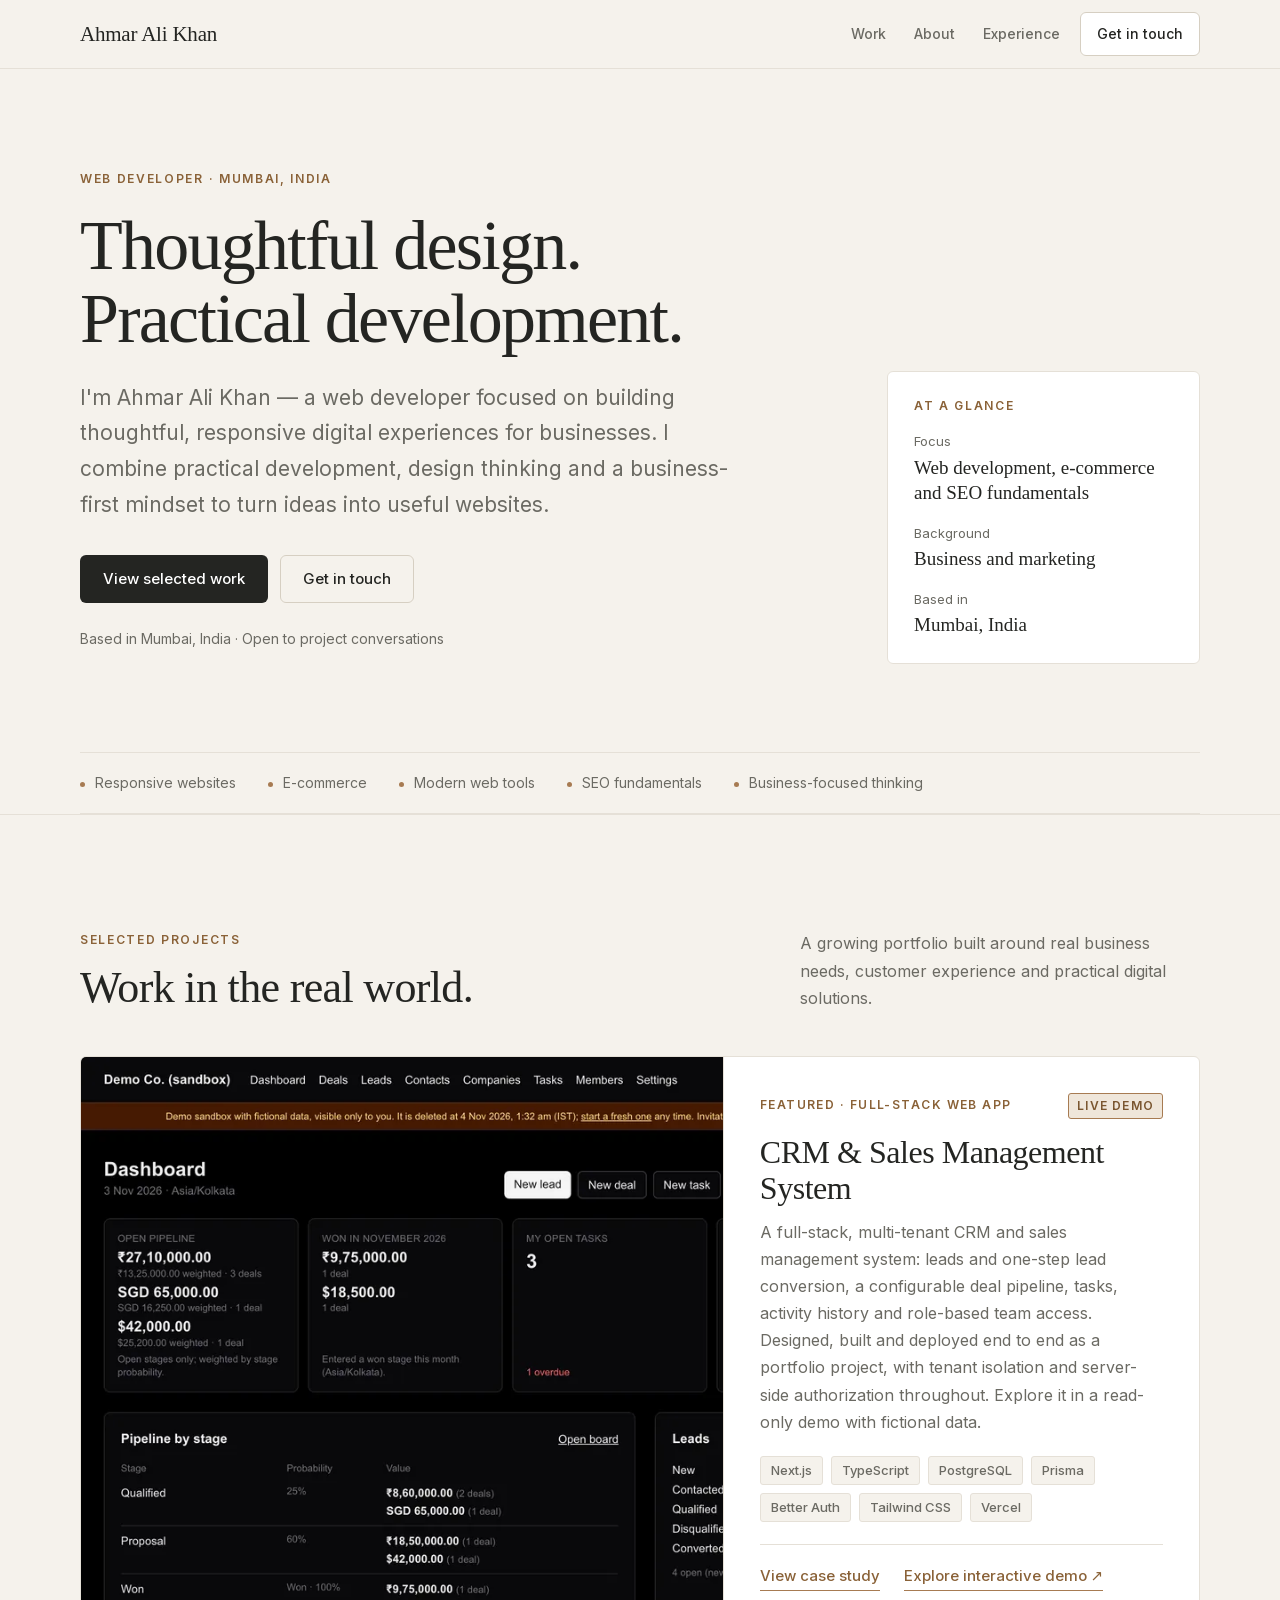
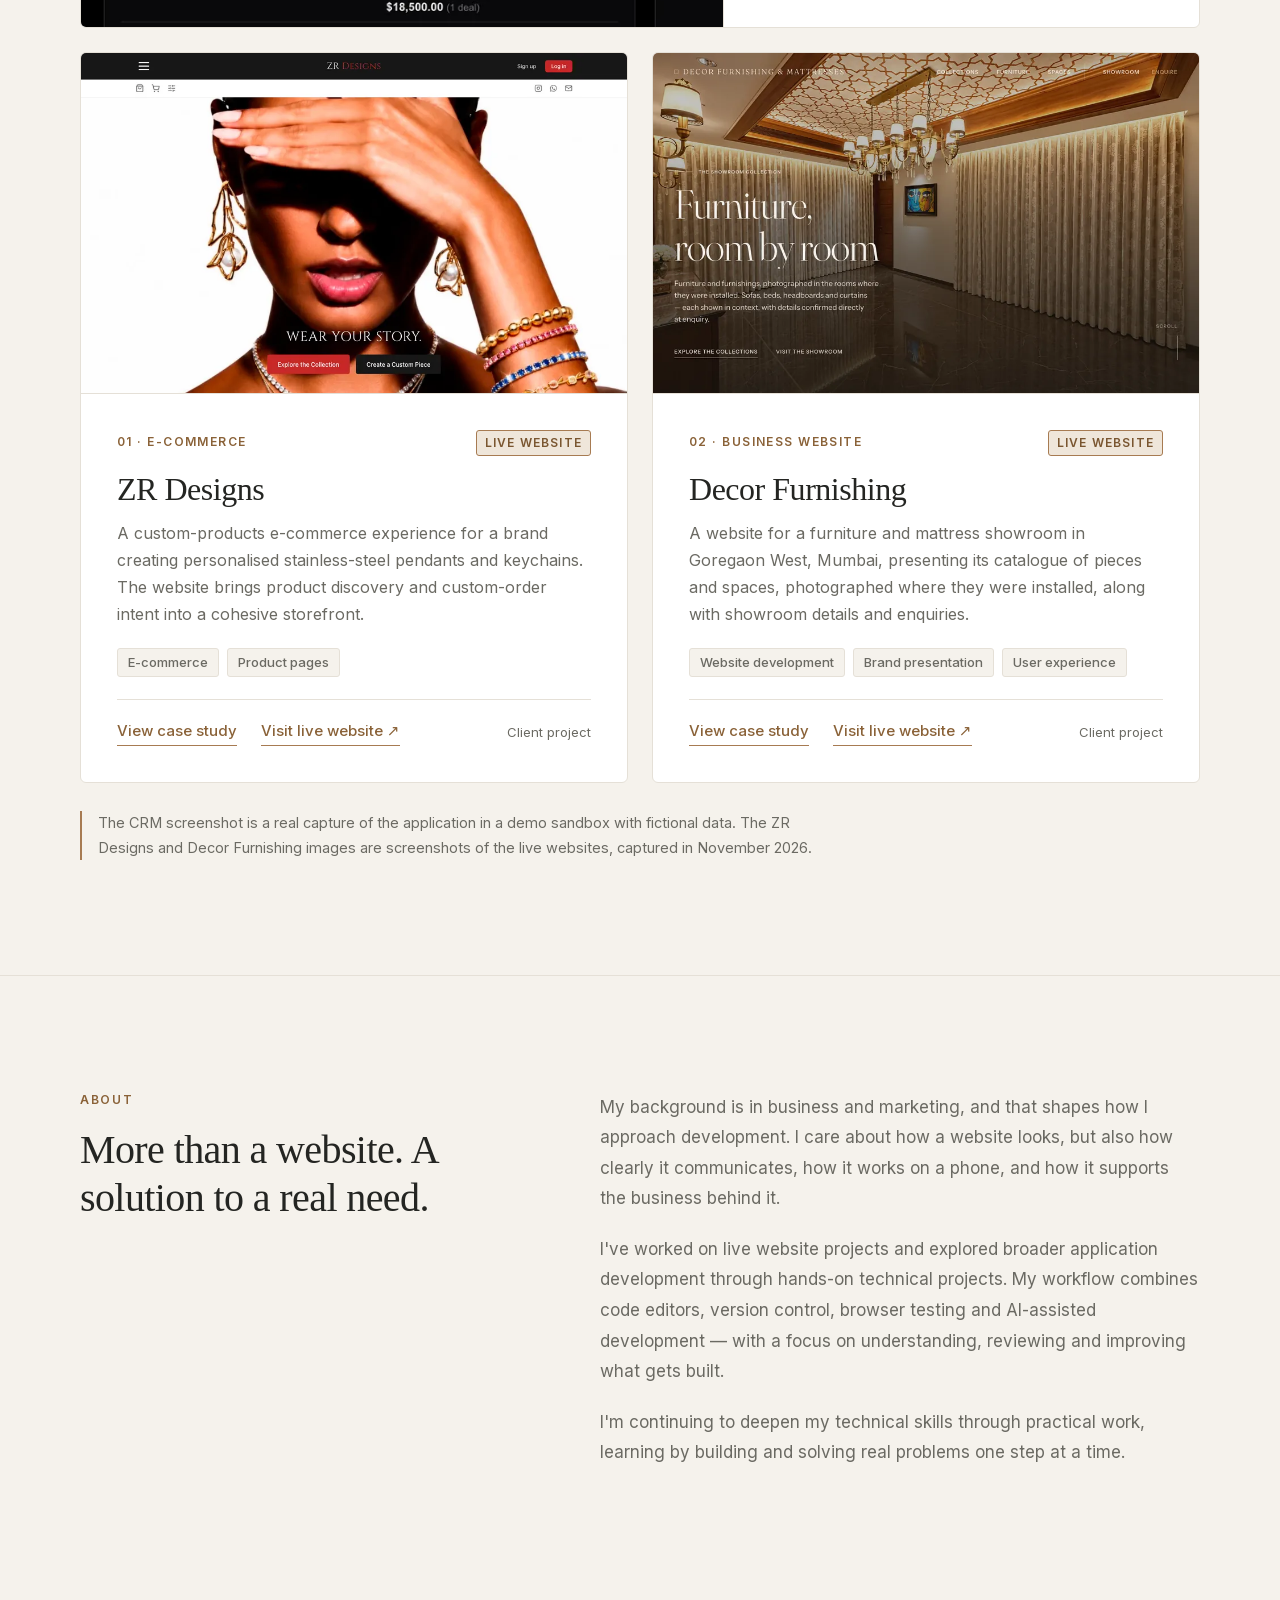
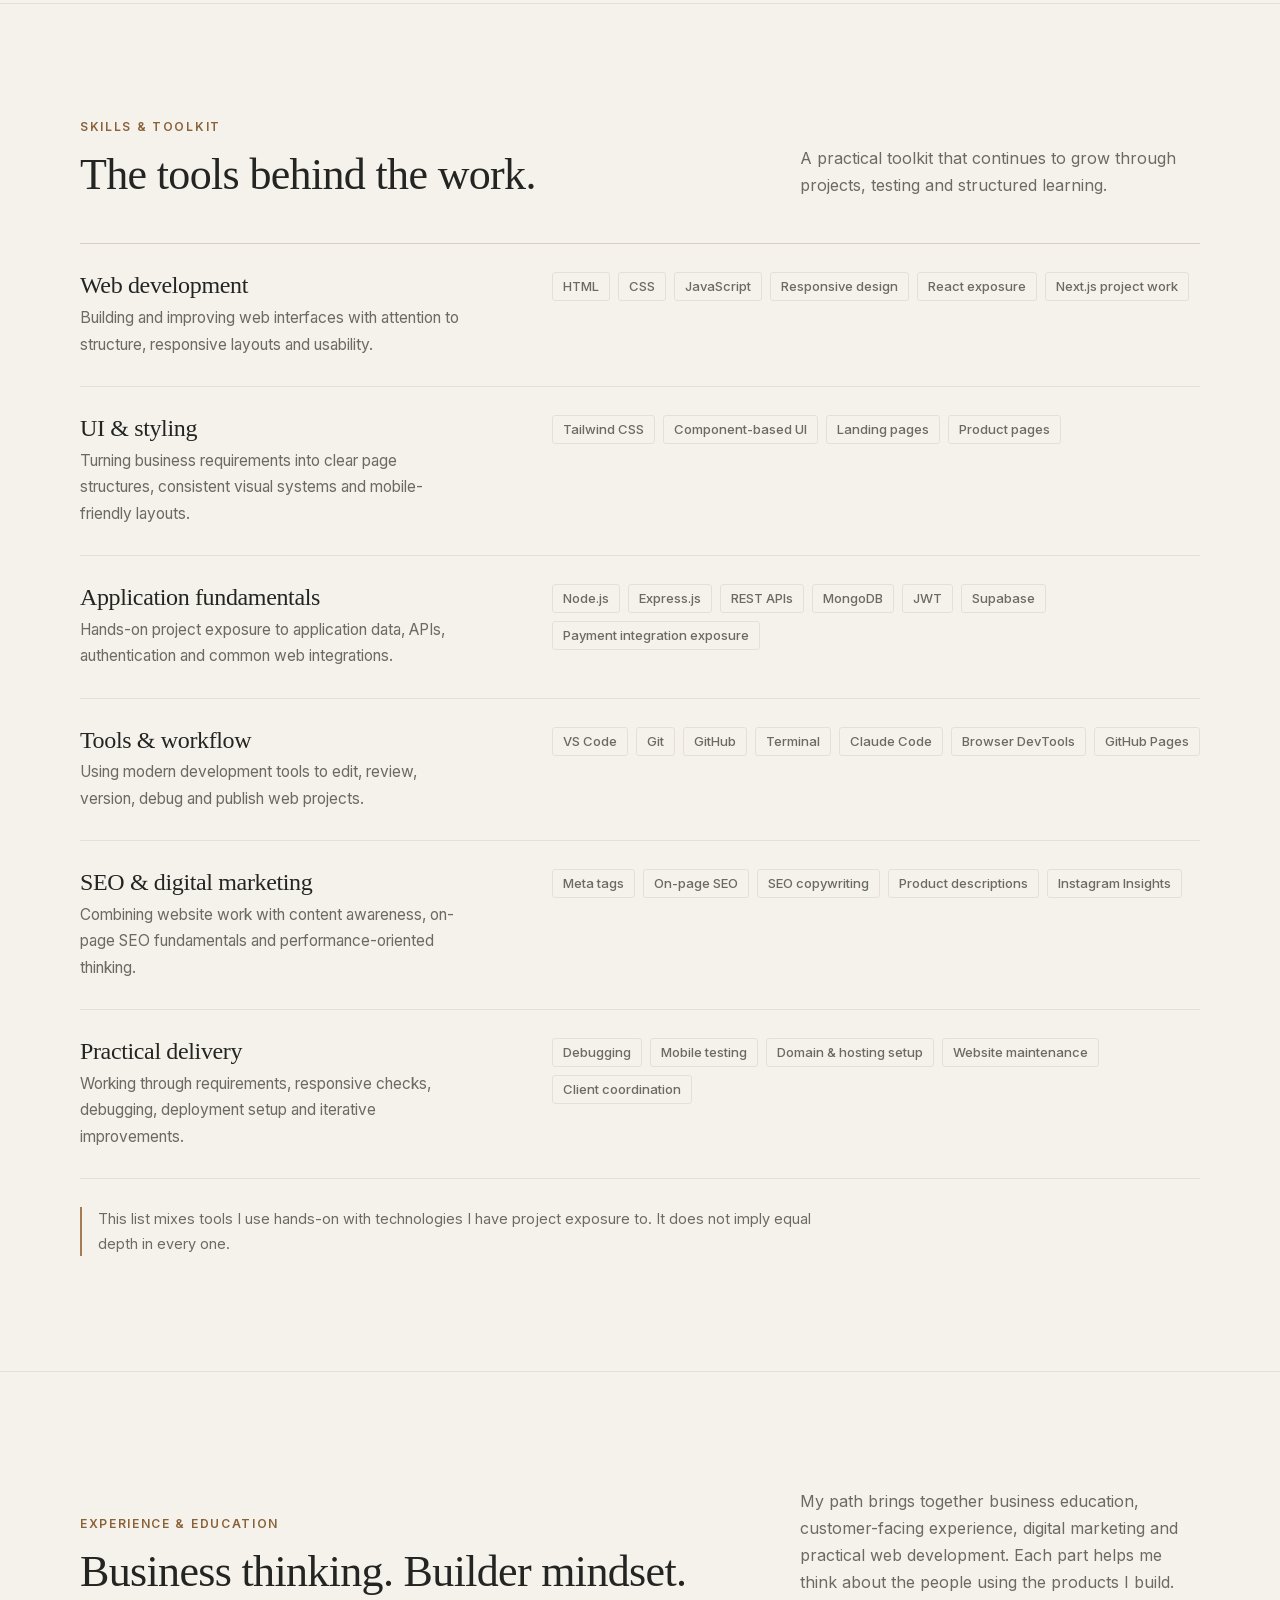
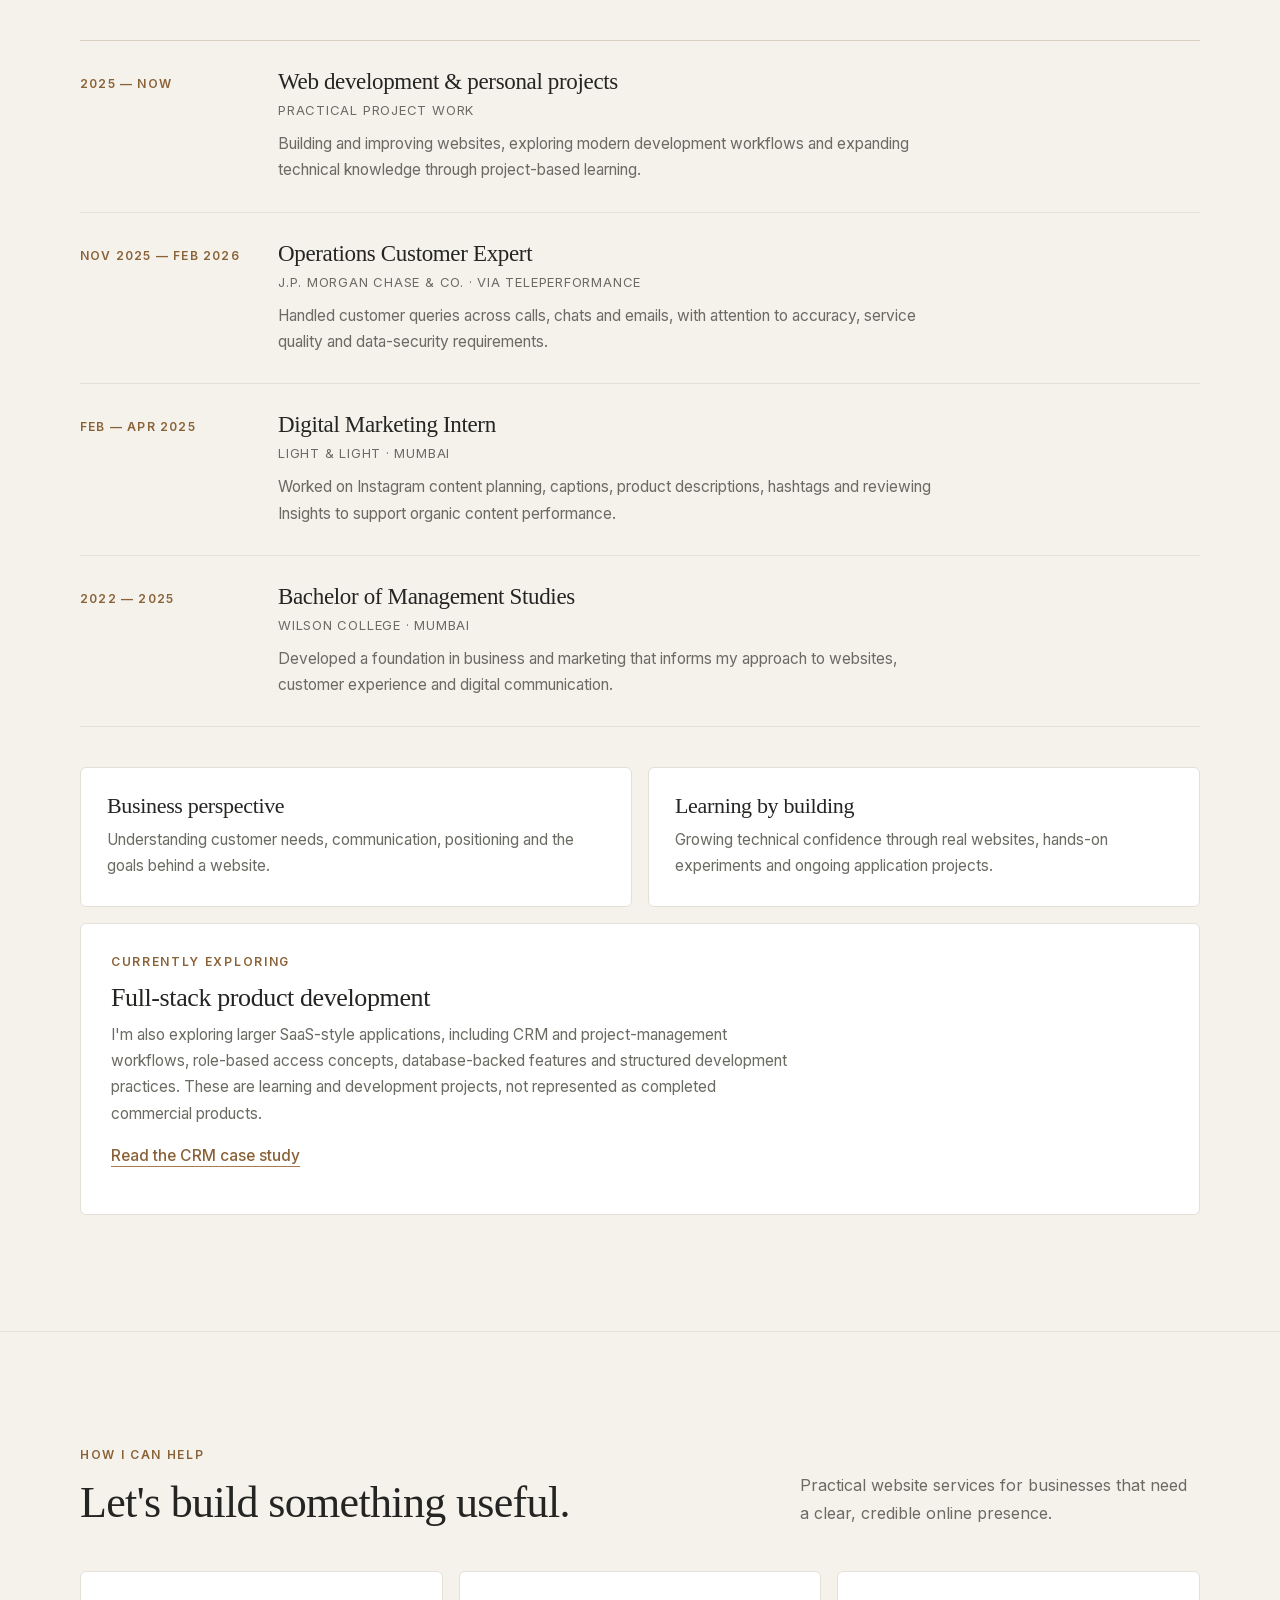
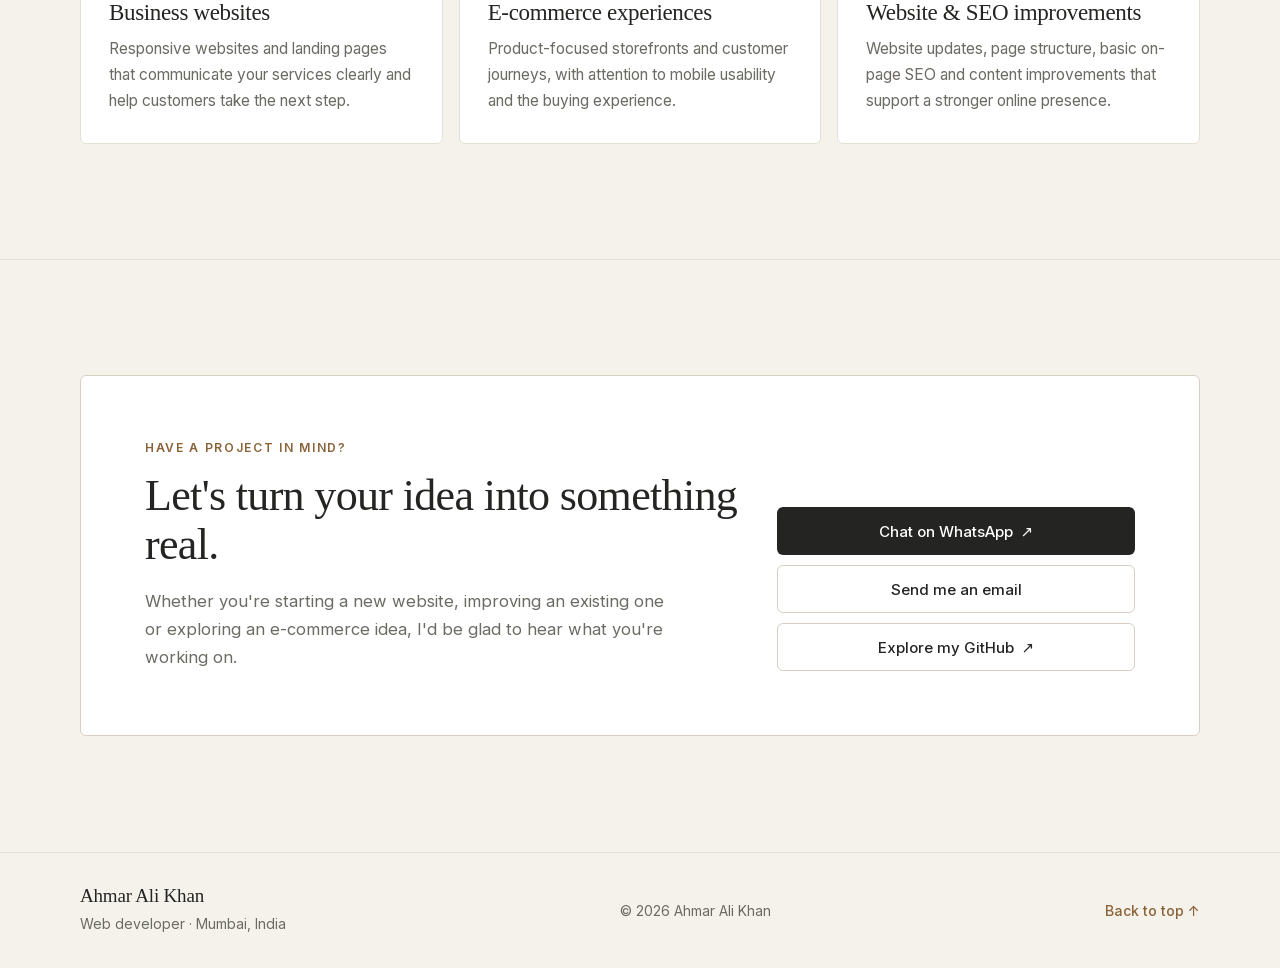
==== commit 01bea541: "fix(portfolio): drop unverified ZR tags and tighten tap targets - Remove "Responsive UI" and "SEO fu" ====
--- a/index.html
+++ b/index.html
@@ -99,7 +99,7 @@
               <div class="work-top"><span class="work-kind">01 · E-commerce</span><span class="badge live">Live website</span></div>
               <h3>ZR Designs</h3>
               <p>A custom-products e-commerce experience for a brand creating personalised stainless-steel pendants and keychains. The website brings product discovery and custom-order intent into a cohesive storefront.</p>
-              <div class="tags"><span class="tag">E-commerce</span><span class="tag">Responsive UI</span><span class="tag">Product pages</span><span class="tag">SEO fundamentals</span></div>
+              <div class="tags"><span class="tag">E-commerce</span><span class="tag">Product pages</span></div>
               <div class="work-links"><a class="link" href="zr-designs.html" aria-label="View case study: ZR Designs">View case study</a><a class="link" href="https://zrdesigns.in/" target="_blank" rel="noopener noreferrer" aria-label="Visit the ZR Designs website (opens in a new tab)">Visit live website ↗</a><span class="muted">Client project</span></div>
             </div>
           </article>
--- a/assets/css/site.css
+++ b/assets/css/site.css
@@ -75,8 +75,8 @@
 .site-nav { position: sticky; top: 0; z-index: 30; background: rgba(245, 242, 236, 0.94); backdrop-filter: blur(10px); border-bottom: 1px solid var(--line); }
 .nav-inner { min-height: 68px; display: flex; align-items: center; justify-content: space-between; gap: 20px; }
 .brand { font: 500 21px/1 var(--serif); letter-spacing: -0.01em; color: var(--ink); }
-.nav-links { display: flex; align-items: center; gap: 28px; font-size: 14px; font-weight: 500; }
-.nav-links a { color: var(--ink-2); padding: 12px 0; }
+.nav-links { display: flex; align-items: center; gap: 12px; font-size: 14px; font-weight: 500; }
+.nav-links a { color: var(--ink-2); padding: 12px 8px; }
 .nav-links a:hover, .nav-links a[aria-current] { color: var(--ink); }
 .nav-links .nav-cta { color: var(--ink); border: 1px solid var(--line-2); border-radius: var(--radius); padding: 9px 16px; background: var(--surface); }
 .nav-links .nav-cta:hover { border-color: var(--bronze); }
@@ -97,9 +97,10 @@
 .link:hover, .text-link:hover { color: var(--ink); border-color: var(--ink); }
 
 /* Larger tap areas for small text links without changing layout */
-.link, .text-link, .crumb a, .contact-links a, .back-top, .brand { position: relative; }
-.link::before, .text-link::before, .crumb a::before, .contact-links a::before, .back-top::before, .brand::before { content: ""; position: absolute; inset: -14px -6px; }
+.link, .text-link, .crumb a, .contact-links a, .back-top, .brand, .meta dd a { position: relative; }
+.link::before, .text-link::before, .crumb a::before, .contact-links a::before, .back-top::before, .brand::before, .meta dd a::before { content: ""; position: absolute; inset: -12px -6px; }
 .text-link::before { inset: -6px -2px; }
+.brand::before, .crumb a::before { inset: -14px -6px; }
 
 /* Cards, badges, tags --------------------------------------------------- */
 .card, .panel { background: var(--surface); border: 1px solid var(--line); border-radius: var(--radius); }
@@ -258,7 +259,7 @@
 .work-body h3 { font-size: clamp(26px, 3vw, 32px); margin: 0 0 12px; }
 .work-body p { font-size: 16px; line-height: 1.7; margin-bottom: 20px; }
 .work-body .tags { margin-top: auto; }
-.work-links { display: flex; flex-wrap: wrap; gap: 10px 24px; margin-top: 22px; padding-top: 18px; border-top: 1px solid var(--line); font-size: 15px; }
+.work-links { display: flex; flex-wrap: wrap; gap: 24px 24px; margin-top: 22px; padding-top: 18px; border-top: 1px solid var(--line); font-size: 15px; }
 .work-links .muted { color: var(--ink-2); font-size: 13px; margin-left: auto; align-self: center; }
 
 /* Home: hero and at-a-glance ------------------------------------------- */
@@ -309,7 +310,7 @@
 .contact-panel p { max-width: 520px; font-size: 16.5px; margin: 18px 0 0; }
 .contact-actions { display: flex; flex-direction: column; gap: 10px; }
 .contact-actions .btn { width: 100%; }
-.contact-links { display: flex; flex-wrap: wrap; gap: 8px 20px; justify-content: center; margin-top: 8px; font-size: 14px; color: var(--ink-2); }
+.contact-links { display: flex; flex-wrap: wrap; gap: 26px 20px; justify-content: center; margin-top: 8px; font-size: 14px; color: var(--ink-2); }
 .contact-links a:hover { color: var(--ink); text-decoration: underline; text-underline-offset: 3px; }
 footer { padding: 32px 0; border-top: 1px solid var(--line); }
 .footer-inner { display: flex; justify-content: space-between; align-items: center; gap: 16px; flex-wrap: wrap; font-size: 14px; color: var(--ink-2); }
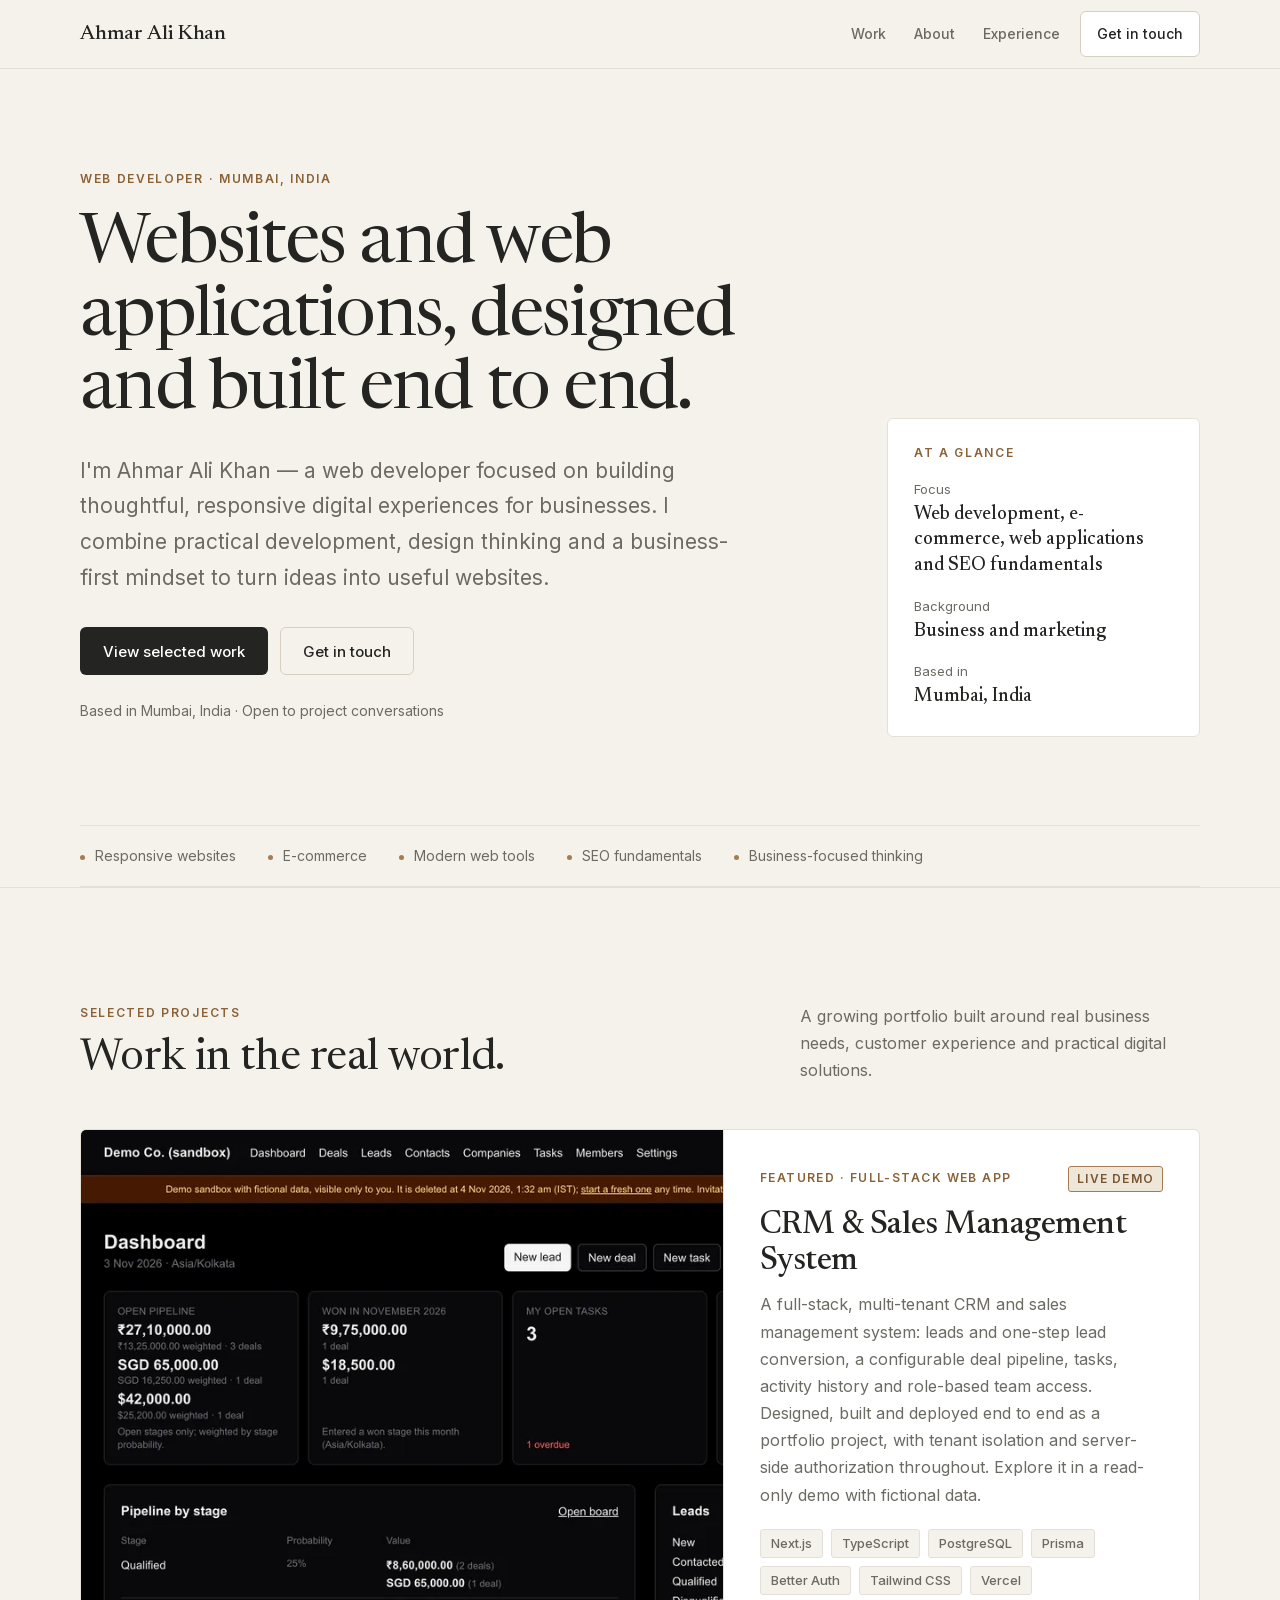
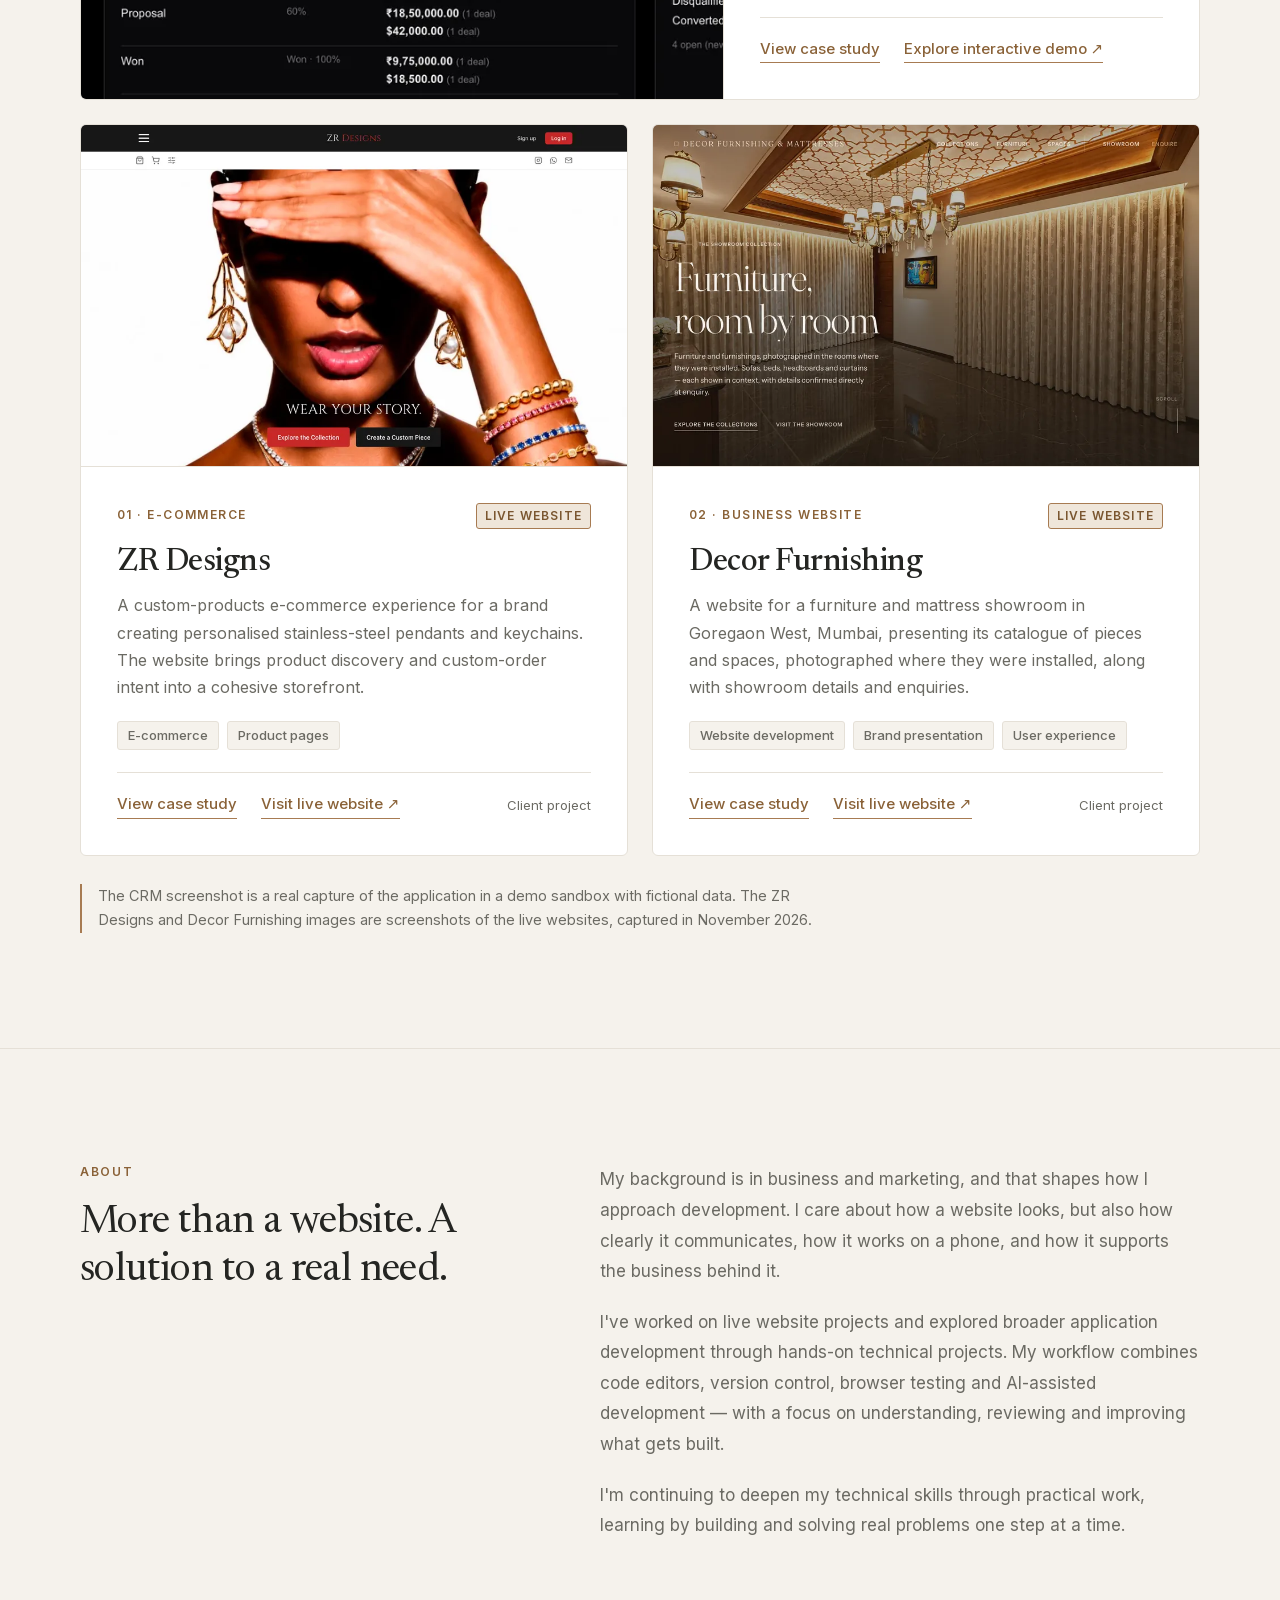
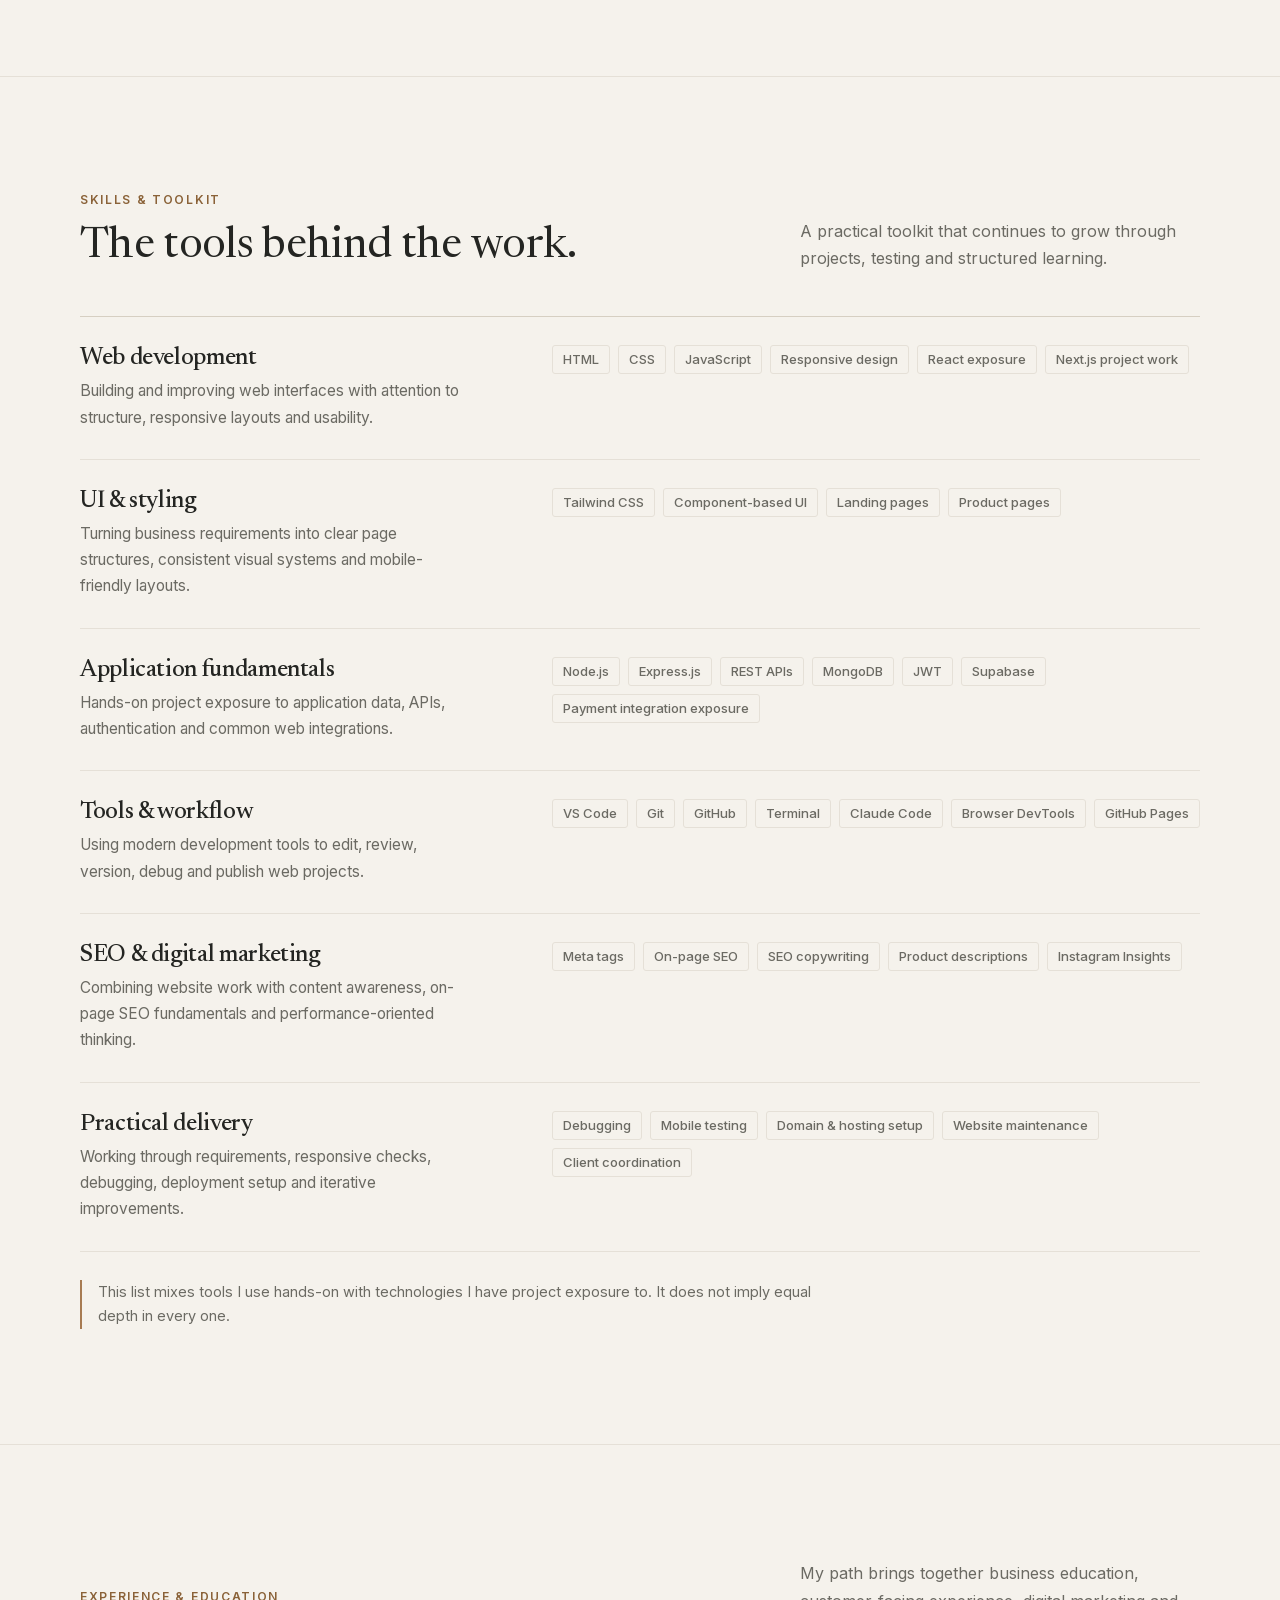
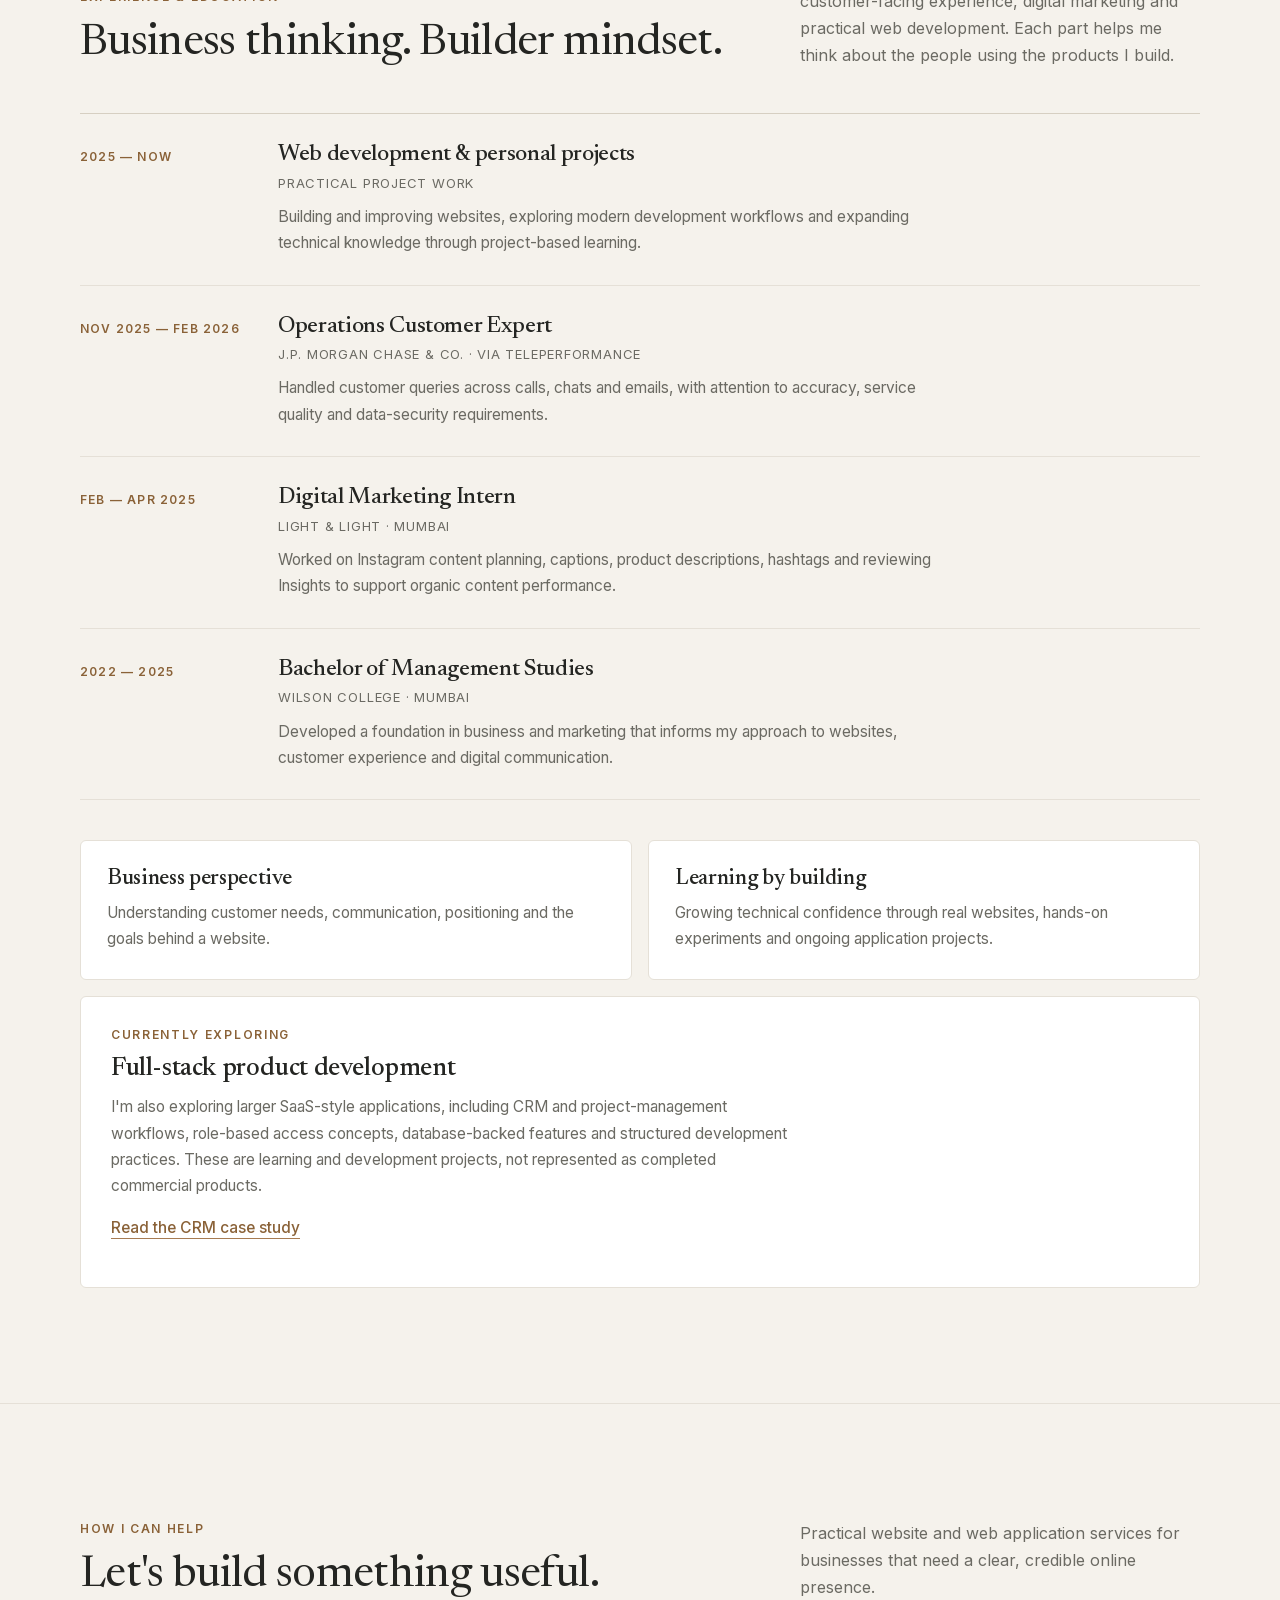
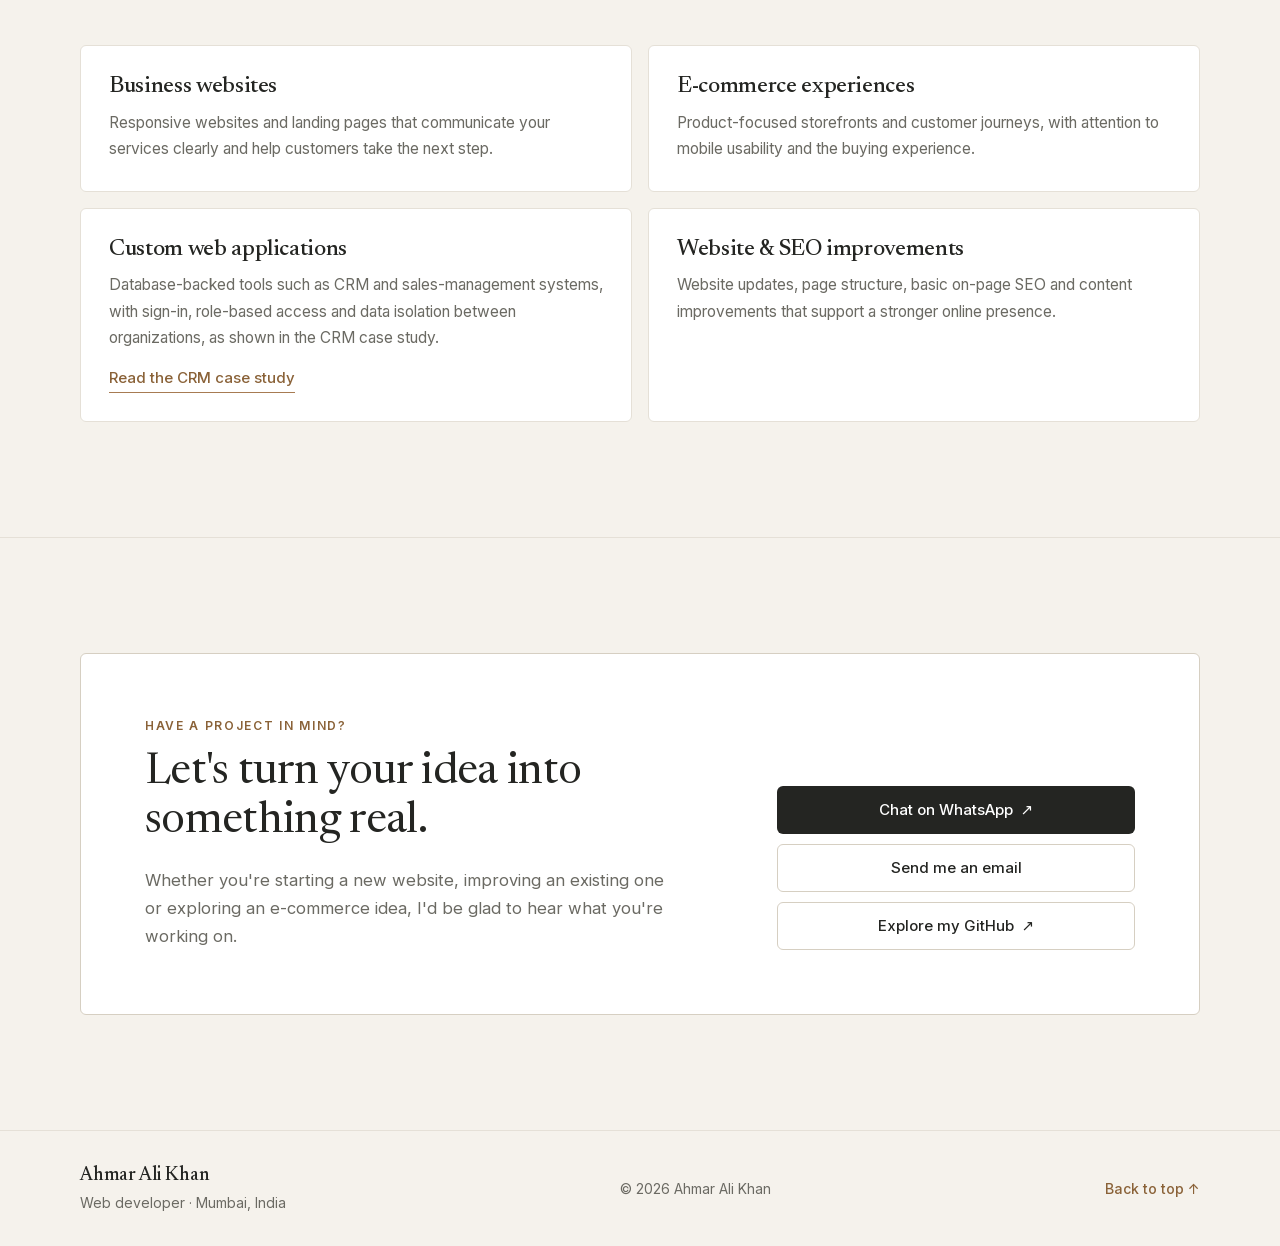
==== commit 02ea81aa: "feat(portfolio): implement P1 SEO, conversion and font-weight improvements - Homepage title, descrip" ====
--- a/index.html
+++ b/index.html
@@ -4,26 +4,26 @@
   <meta charset="UTF-8">
   <meta name="viewport" content="width=device-width, initial-scale=1.0">
   <meta name="theme-color" content="#F5F2EC">
-  <title>Ahmar Ali Khan — Web Developer</title>
-  <meta name="description" content="Ahmar Ali Khan — web developer in Mumbai building responsive websites, e-commerce experiences and practical digital solutions for businesses.">
+  <title>Ahmar Ali Khan — Web Developer in Mumbai | Websites &amp; Web Apps</title>
+  <meta name="description" content="Ahmar Ali Khan — web developer in Mumbai building responsive websites, e-commerce storefronts and custom web applications, including a multi-tenant CRM.">
   <link rel="canonical" href="https://ahmarr.github.io/">
   <link rel="icon" href="favicon.svg" type="image/svg+xml">
   <meta property="og:type" content="website">
   <meta property="og:site_name" content="Ahmar Ali Khan">
   <meta property="og:url" content="https://ahmarr.github.io/">
-  <meta property="og:title" content="Ahmar Ali Khan | Web Developer">
+  <meta property="og:title" content="Ahmar Ali Khan — Web Developer in Mumbai">
   <meta property="og:description" content="Thoughtful design. Practical development. Digital experiences built for business.">
   <meta property="og:image" content="https://ahmarr.github.io/assets/og/home-og-1200x630.jpg">
   <meta property="og:image:width" content="1200">
   <meta property="og:image:height" content="630">
   <meta property="og:image:alt" content="Ahmar Ali Khan, web developer in Mumbai, on a warm ivory background.">
   <meta name="twitter:card" content="summary_large_image">
-  <meta name="twitter:title" content="Ahmar Ali Khan | Web Developer">
+  <meta name="twitter:title" content="Ahmar Ali Khan — Web Developer in Mumbai">
   <meta name="twitter:description" content="Thoughtful design. Practical development. Digital experiences built for business.">
   <meta name="twitter:image" content="https://ahmarr.github.io/assets/og/home-og-1200x630.jpg">
   <script type="application/ld+json">{"@context":"https://schema.org","@type":"Person","name":"Ahmar Ali Khan","jobTitle":"Web Developer","url":"https://ahmarr.github.io/","sameAs":["https://github.com/Ahmarr"],"address":{"@type":"PostalAddress","addressLocality":"Mumbai","addressCountry":"IN"}}</script>
   <link rel="preload" href="assets/fonts/inter-latin-var.woff2" as="font" type="font/woff2" crossorigin>
-  <link rel="preload" href="assets/fonts/newsreader-latin-var.woff2" as="font" type="font/woff2" crossorigin>
+  <link rel="preload" href="assets/fonts/newsreader-latin-400-500.woff2" as="font" type="font/woff2" crossorigin>
   <link rel="stylesheet" href="assets/css/site.css">
 </head>
 <body>
@@ -47,7 +47,7 @@
       <div class="wrap hero-grid">
         <div class="reveal">
           <div class="eyebrow">Web developer · Mumbai, India</div>
-          <h1>Thoughtful design. Practical development.</h1>
+          <h1>Websites and web applications, designed and built end to end.</h1>
           <p class="lede">I'm Ahmar Ali Khan — a web developer focused on building thoughtful, responsive digital experiences for businesses. I combine practical development, design thinking and a business-first mindset to turn ideas into useful websites.</p>
           <div class="actions">
             <a class="btn btn-primary" href="#work">View selected work</a>
@@ -58,7 +58,7 @@
         <aside class="card glance reveal" aria-labelledby="glance-title">
           <h2 id="glance-title">At a glance</h2>
           <dl>
-            <dt>Focus</dt><dd>Web development, e-commerce and SEO fundamentals</dd>
+            <dt>Focus</dt><dd>Web development, e-commerce, web applications and SEO fundamentals</dd>
             <dt>Background</dt><dd>Business and marketing</dd>
             <dt>Based in</dt><dd>Mumbai, India</dd>
           </dl>
@@ -195,11 +195,12 @@
       <div class="wrap">
         <div class="section-head">
           <div><div class="eyebrow">How I can help</div><h2 id="services-title">Let's build something useful.</h2></div>
-          <p>Practical website services for businesses that need a clear, credible online presence.</p>
+          <p>Practical website and web application services for businesses that need a clear, credible online presence.</p>
         </div>
         <div class="services">
           <article class="service"><h3>Business websites</h3><p>Responsive websites and landing pages that communicate your services clearly and help customers take the next step.</p></article>
           <article class="service"><h3>E-commerce experiences</h3><p>Product-focused storefronts and customer journeys, with attention to mobile usability and the buying experience.</p></article>
+          <article class="service"><h3>Custom web applications</h3><p>Database-backed tools such as CRM and sales-management systems, with sign-in, role-based access and data isolation between organizations, as shown in the CRM case study.</p><a class="link" href="crm-sales-system.html">Read the CRM case study</a></article>
           <article class="service"><h3>Website &amp; SEO improvements</h3><p>Website updates, page structure, basic on-page SEO and content improvements that support a stronger online presence.</p></article>
         </div>
       </div>
--- a/assets/css/site.css
+++ b/assets/css/site.css
@@ -3,9 +3,9 @@
    Tokens -> base -> layout -> components -> case-study modules -> responsive
    ========================================================================== */
 
-/* Self-hosted fonts (SIL Open Font License): Inter and Newsreader, latin subset, variable */
+/* Self-hosted fonts (SIL Open Font License): Inter (latin, variable) and Newsreader (latin, weights 400-500, optical size 16-72) */
 @font-face { font-family: "Inter"; font-style: normal; font-weight: 100 900; font-display: swap; src: url("../fonts/inter-latin-var.woff2") format("woff2"); }
-@font-face { font-family: "Newsreader"; font-style: normal; font-weight: 200 800; font-display: swap; src: url("../fonts/newsreader-latin-var.woff2") format("woff2"); }
+@font-face { font-family: "Newsreader"; font-style: normal; font-weight: 400 500; font-display: swap; src: url("../fonts/newsreader-latin-400-500.woff2") format("woff2"); }
 /* Metric-matched fallback so text does not jump when Inter loads */
 @font-face { font-family: "Inter Fallback"; src: local("Arial"); size-adjust: 107.12%; ascent-override: 90.49%; descent-override: 22.56%; line-gap-override: 0%; }
 
@@ -78,7 +78,7 @@
 .nav-links { display: flex; align-items: center; gap: 12px; font-size: 14px; font-weight: 500; }
 .nav-links a { color: var(--ink-2); padding: 12px 8px; }
 .nav-links a:hover, .nav-links a[aria-current] { color: var(--ink); }
-.nav-links .nav-cta { color: var(--ink); border: 1px solid var(--line-2); border-radius: var(--radius); padding: 9px 16px; background: var(--surface); }
+.nav-links .nav-cta { color: var(--ink); border: 1px solid var(--line-2); border-radius: var(--radius); padding: 10px 16px; background: var(--surface); }
 .nav-links .nav-cta:hover { border-color: var(--bronze); }
 .nav-toggle { display: none; background: none; border: 1px solid var(--line-2); border-radius: var(--radius); padding: 8px 14px; font-size: 14px; font-weight: 500; cursor: pointer; min-height: 44px; }
 
@@ -195,6 +195,8 @@
 .layer h3 { font: 500 18px var(--serif); margin: 8px 0 4px; }
 .layer p { font-size: 14.5px; line-height: 1.6; margin: 0; }
 .layer.accent { border-color: var(--bronze); background: var(--bronze-soft); }
+.layer.accent .tag { color: var(--bronze-deep); }
+.layer.accent p { color: #57564F; }
 .side { display: grid; grid-template-columns: repeat(3, minmax(0, 1fr)); gap: 12px; margin-top: 12px; }
 .side .layer::before { display: none; }
 .arch-points { list-style: none; padding: 0; margin: 0; border-top: 1px solid var(--line-2); }
@@ -294,10 +296,11 @@
 .explore { margin-top: 16px; padding: 30px; }
 .explore h3 { font-size: 26px; margin: 12px 0 10px; }
 .explore p { font-size: 15.5px; line-height: 1.7; max-width: var(--measure); }
-.services { display: grid; grid-template-columns: repeat(3, minmax(0, 1fr)); gap: 16px; }
+.services { display: grid; grid-template-columns: repeat(2, minmax(0, 1fr)); gap: 16px; }
 .service { padding: 28px; background: var(--surface); border: 1px solid var(--line); border-radius: var(--radius); }
 .service h3 { font-size: 23px; margin: 0 0 10px; }
 .service p { font-size: 15.5px; line-height: 1.7; margin: 0; }
+.service .link { display: inline-block; margin-top: 14px; font-size: 15px; }
 .about-grid { display: grid; grid-template-columns: 0.85fr 1.15fr; gap: clamp(36px, 6vw, 88px); }
 .about-title { font: 400 clamp(28px, 3.6vw, 40px)/1.2 var(--serif); letter-spacing: -0.015em; margin-top: 18px; color: var(--ink); }
 
@@ -324,7 +327,7 @@
 dialog.lightbox::backdrop { background: rgba(36, 37, 34, 0.72); }
 dialog.lightbox img { width: 100%; }
 .lb-bar { position: sticky; top: 0; display: flex; justify-content: space-between; align-items: center; gap: 12px; padding: 10px 16px; background: var(--surface); border-bottom: 1px solid var(--line); font-size: 13px; color: var(--ink-2); }
-.lb-close { background: none; border: 1px solid var(--line-2); border-radius: var(--radius); padding: 8px 14px; min-height: 40px; cursor: pointer; font-size: 13px; font-weight: 500; }
+.lb-close { background: none; border: 1px solid var(--line-2); border-radius: var(--radius); padding: 8px 14px; min-height: 44px; cursor: pointer; font-size: 13px; font-weight: 500; }
 .lb-close:hover { border-color: var(--bronze); }
 
 /* Lightbox on phones: show screenshots large enough to read, pan sideways */
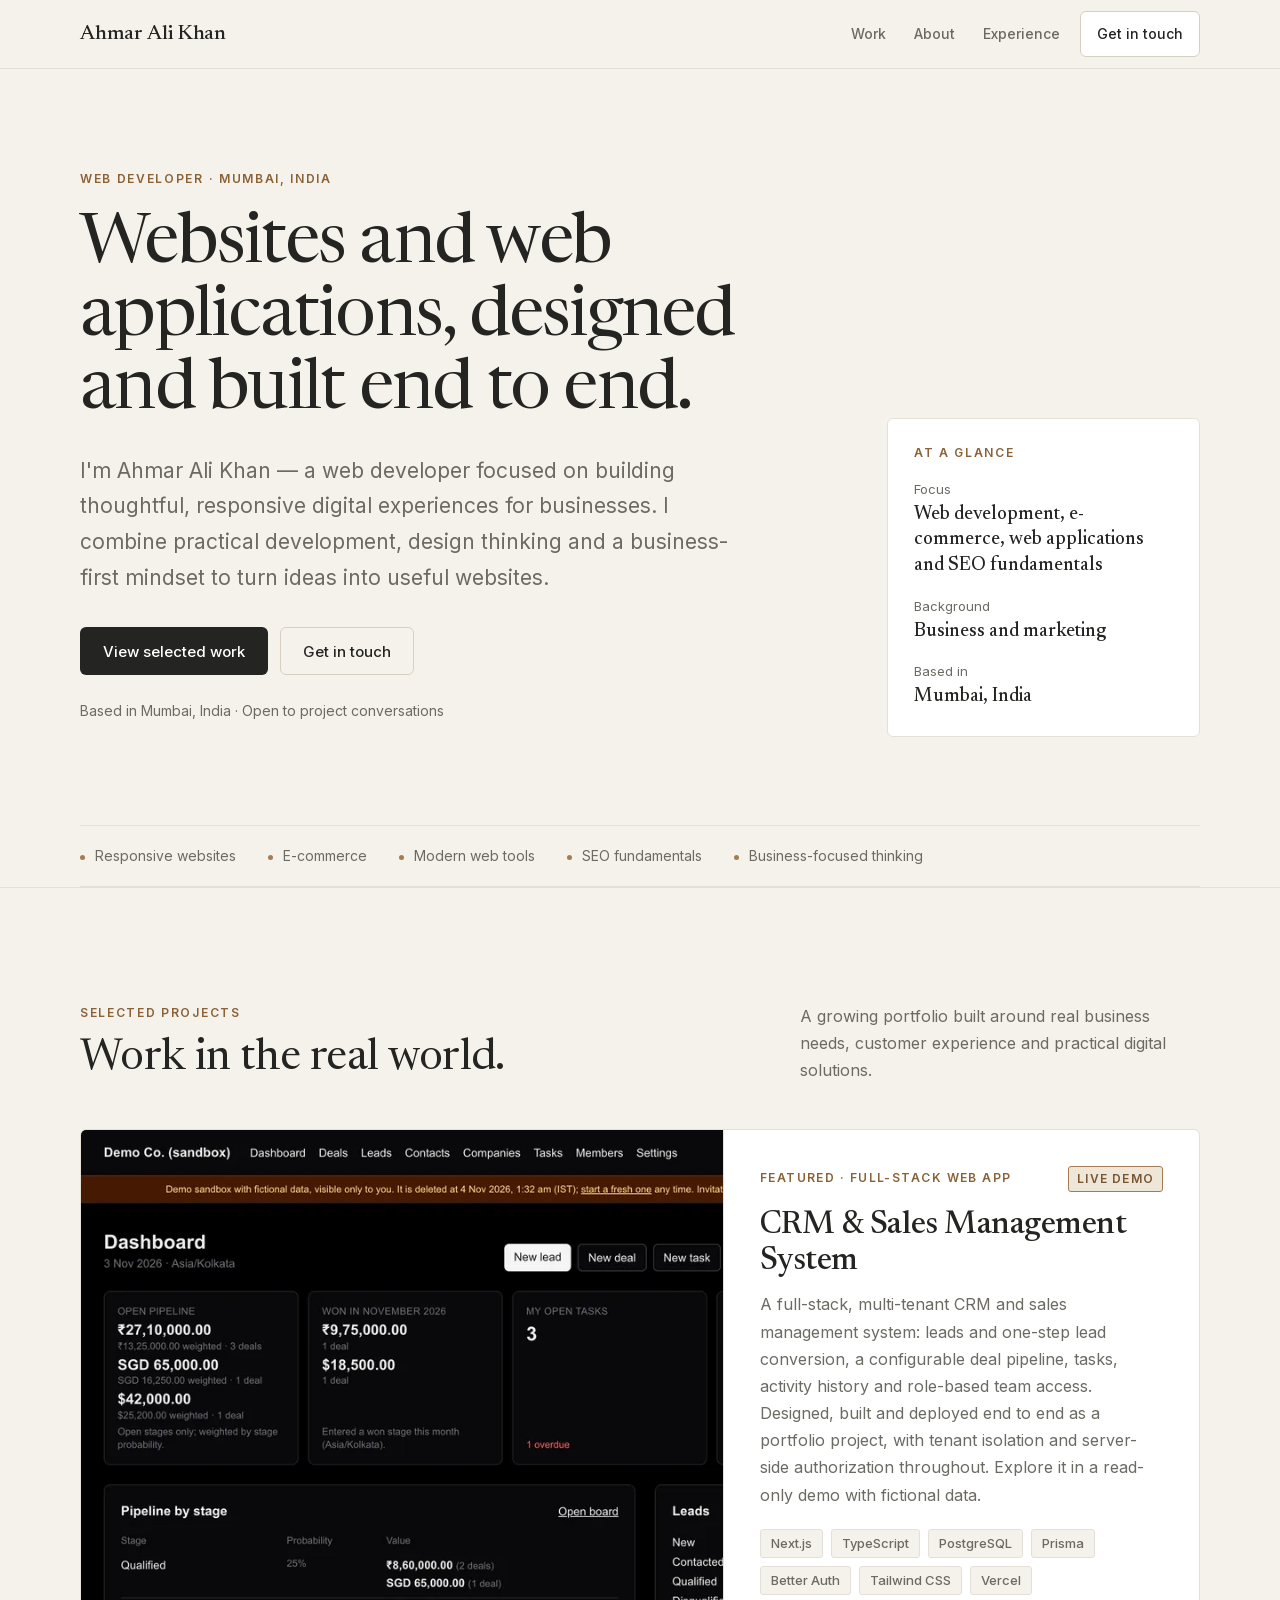
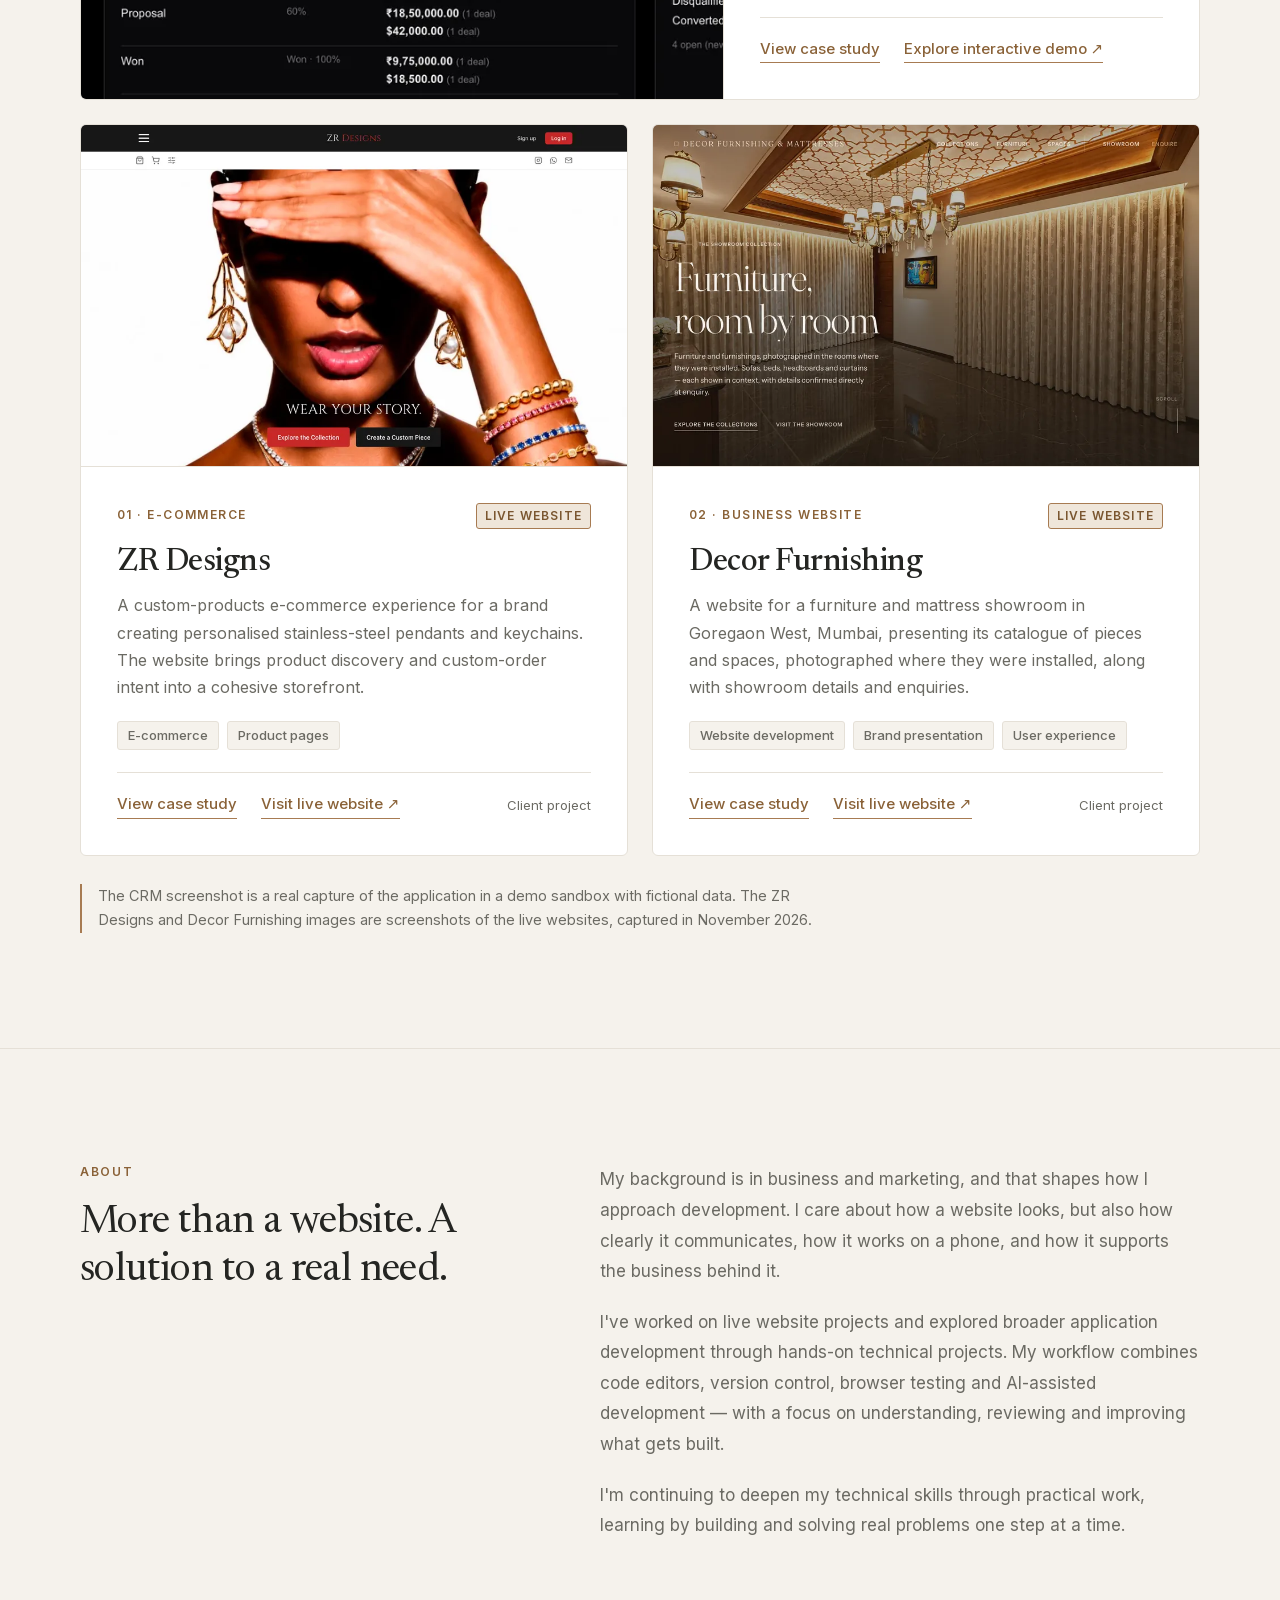
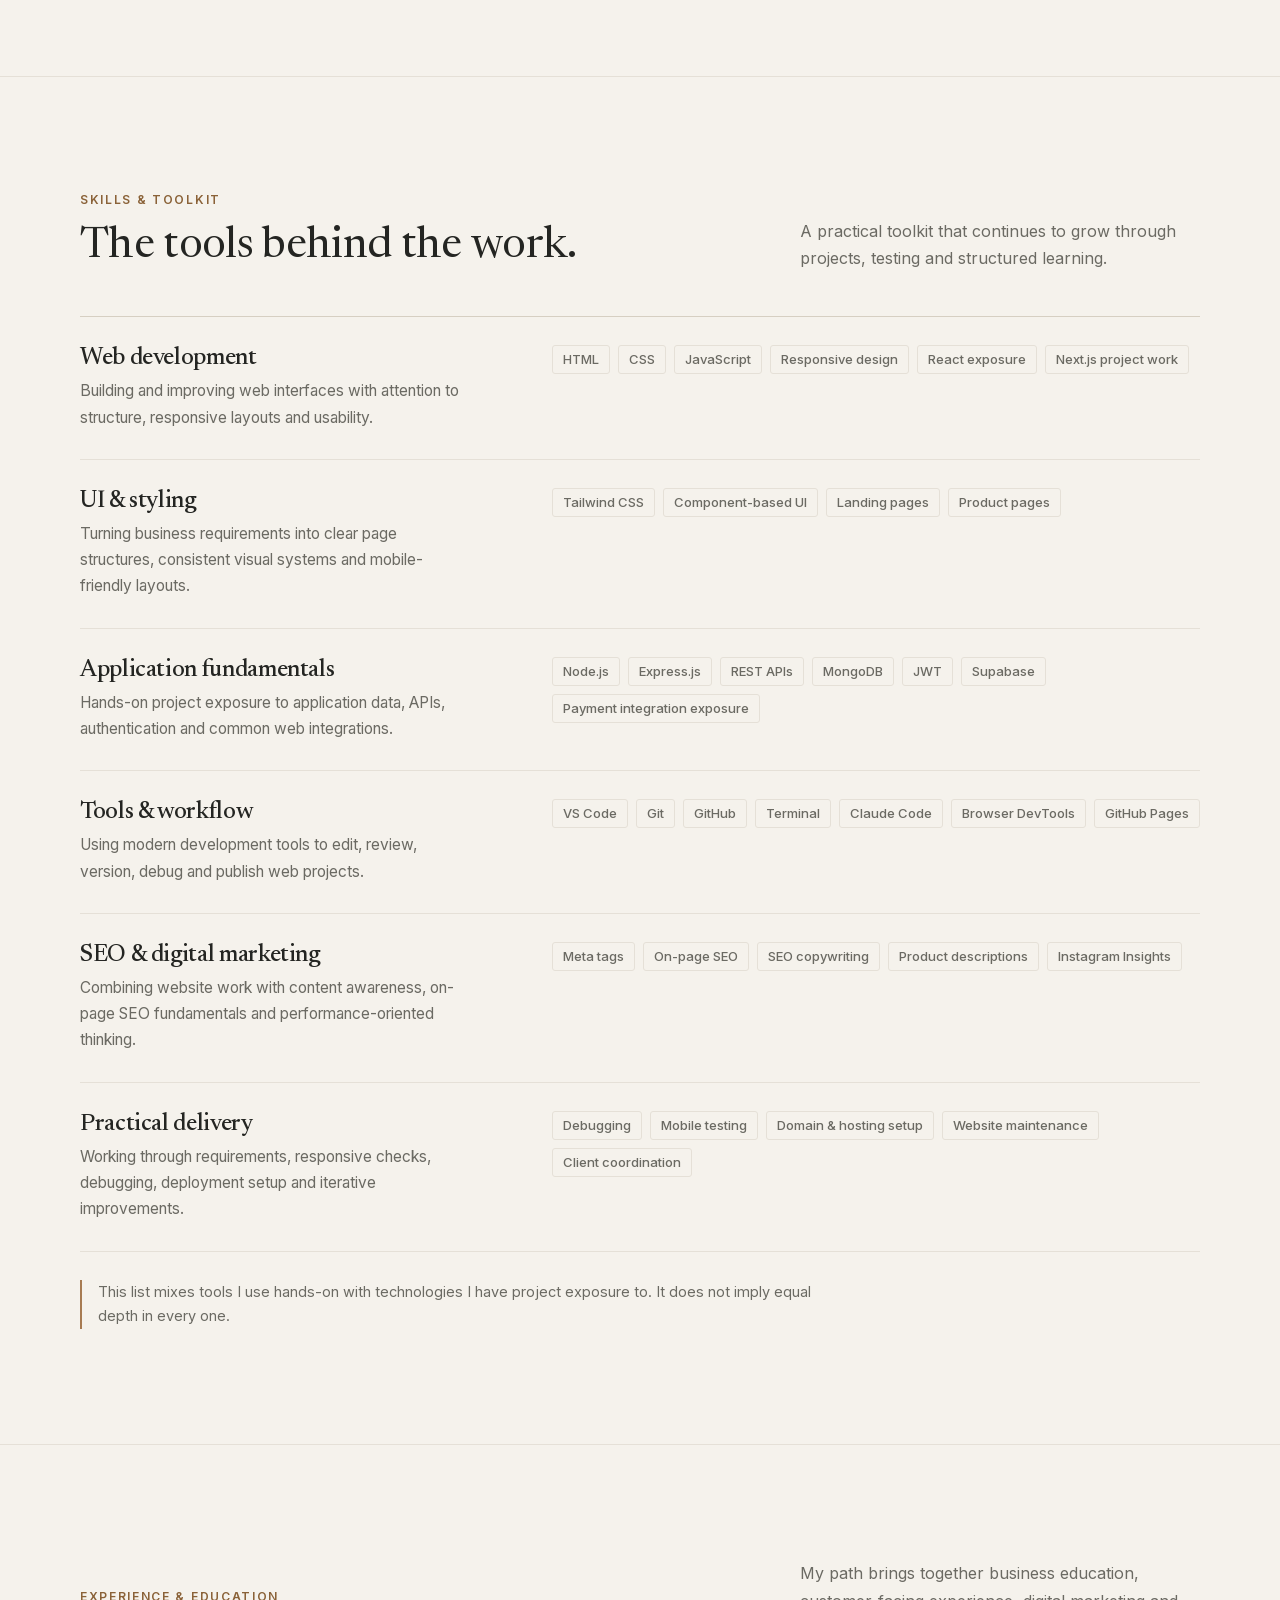
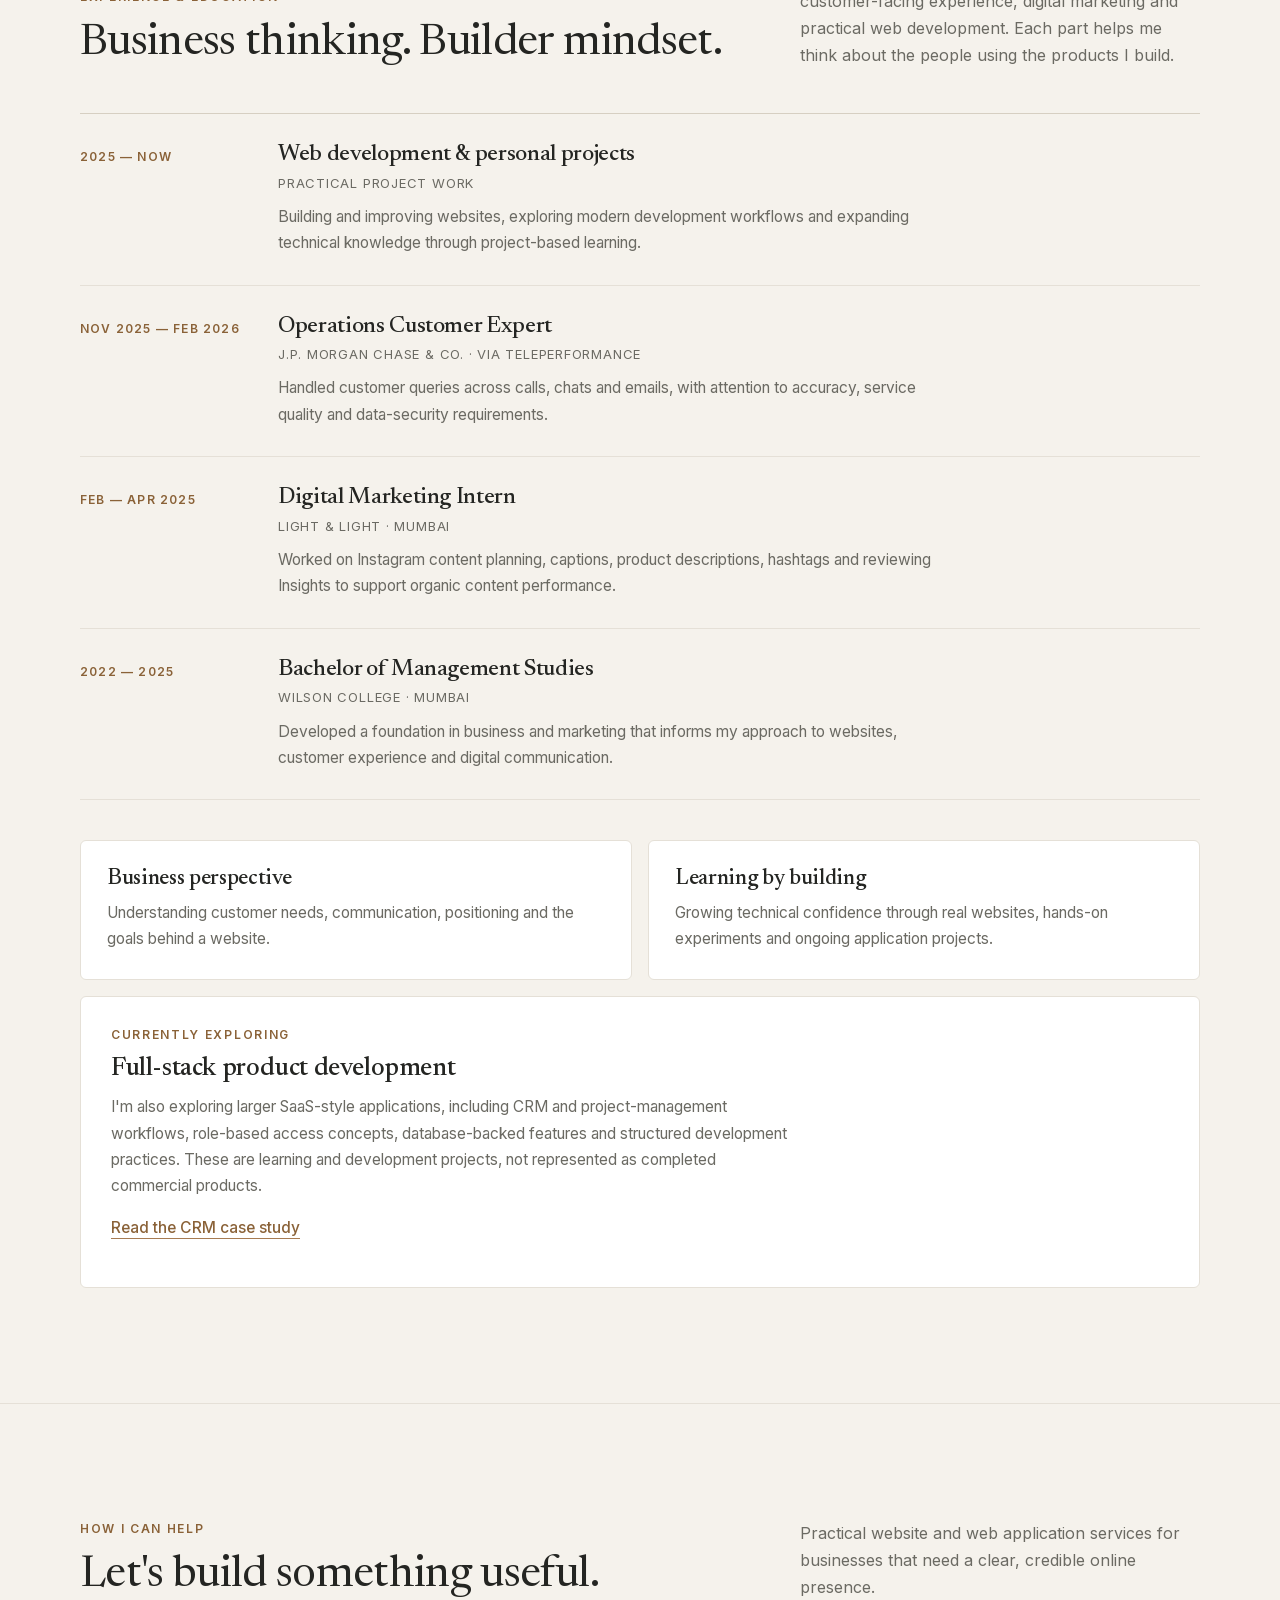
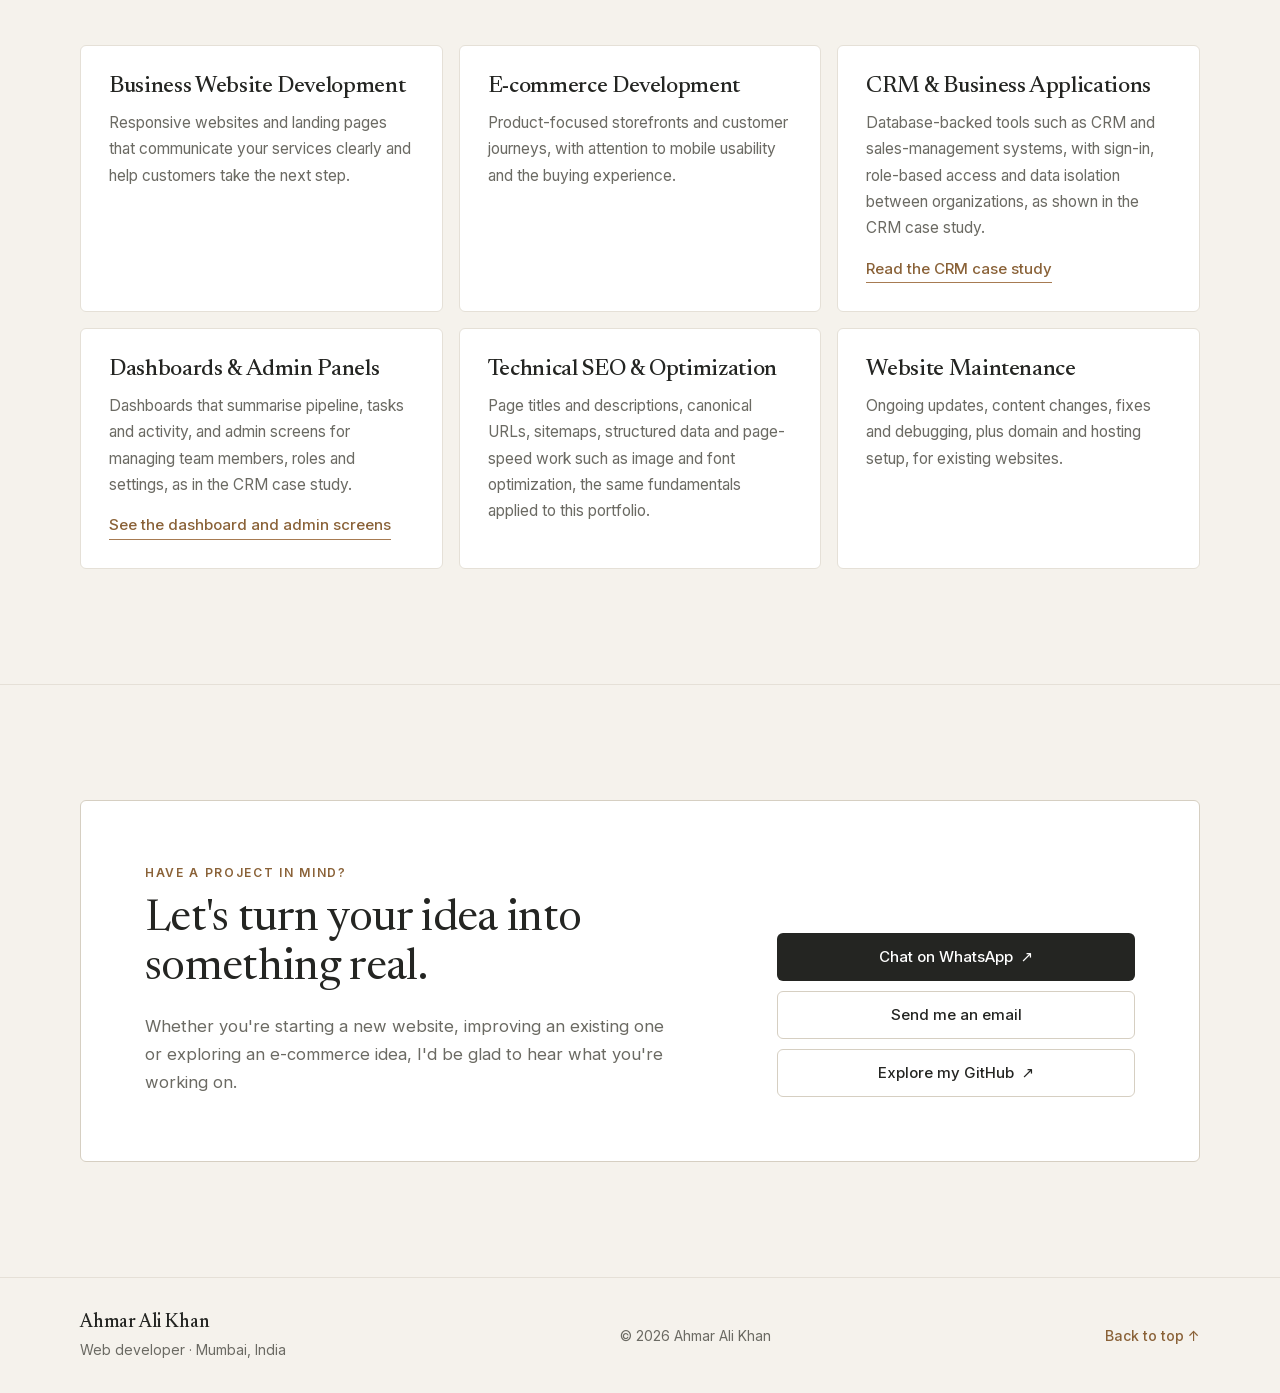
==== commit 6ec889dd: "feat(portfolio): show all six services on the homepage Replace the four service cards with the six a" ====
--- a/index.html
+++ b/index.html
@@ -12,14 +12,14 @@
   <meta property="og:site_name" content="Ahmar Ali Khan">
   <meta property="og:url" content="https://ahmarr.github.io/">
   <meta property="og:title" content="Ahmar Ali Khan — Web Developer in Mumbai">
-  <meta property="og:description" content="Thoughtful design. Practical development. Digital experiences built for business.">
+  <meta property="og:description" content="Web developer in Mumbai. Websites, e-commerce storefronts and custom web applications, designed and built end to end.">
   <meta property="og:image" content="https://ahmarr.github.io/assets/og/home-og-1200x630.jpg">
   <meta property="og:image:width" content="1200">
   <meta property="og:image:height" content="630">
   <meta property="og:image:alt" content="Ahmar Ali Khan, web developer in Mumbai, on a warm ivory background.">
   <meta name="twitter:card" content="summary_large_image">
   <meta name="twitter:title" content="Ahmar Ali Khan — Web Developer in Mumbai">
-  <meta name="twitter:description" content="Thoughtful design. Practical development. Digital experiences built for business.">
+  <meta name="twitter:description" content="Web developer in Mumbai. Websites, e-commerce storefronts and custom web applications, designed and built end to end.">
   <meta name="twitter:image" content="https://ahmarr.github.io/assets/og/home-og-1200x630.jpg">
   <script type="application/ld+json">{"@context":"https://schema.org","@type":"Person","name":"Ahmar Ali Khan","jobTitle":"Web Developer","url":"https://ahmarr.github.io/","sameAs":["https://github.com/Ahmarr"],"address":{"@type":"PostalAddress","addressLocality":"Mumbai","addressCountry":"IN"}}</script>
   <link rel="preload" href="assets/fonts/inter-latin-var.woff2" as="font" type="font/woff2" crossorigin>
@@ -198,10 +198,12 @@
           <p>Practical website and web application services for businesses that need a clear, credible online presence.</p>
         </div>
         <div class="services">
-          <article class="service"><h3>Business websites</h3><p>Responsive websites and landing pages that communicate your services clearly and help customers take the next step.</p></article>
-          <article class="service"><h3>E-commerce experiences</h3><p>Product-focused storefronts and customer journeys, with attention to mobile usability and the buying experience.</p></article>
-          <article class="service"><h3>Custom web applications</h3><p>Database-backed tools such as CRM and sales-management systems, with sign-in, role-based access and data isolation between organizations, as shown in the CRM case study.</p><a class="link" href="crm-sales-system.html">Read the CRM case study</a></article>
-          <article class="service"><h3>Website &amp; SEO improvements</h3><p>Website updates, page structure, basic on-page SEO and content improvements that support a stronger online presence.</p></article>
+          <article class="service"><h3>Business Website Development</h3><p>Responsive websites and landing pages that communicate your services clearly and help customers take the next step.</p></article>
+          <article class="service"><h3>E-commerce Development</h3><p>Product-focused storefronts and customer journeys, with attention to mobile usability and the buying experience.</p></article>
+          <article class="service"><h3>CRM &amp; Business Applications</h3><p>Database-backed tools such as CRM and sales-management systems, with sign-in, role-based access and data isolation between organizations, as shown in the CRM case study.</p><a class="link" href="crm-sales-system.html">Read the CRM case study</a></article>
+          <article class="service"><h3>Dashboards &amp; Admin Panels</h3><p>Dashboards that summarise pipeline, tasks and activity, and admin screens for managing team members, roles and settings, as in the CRM case study.</p><a class="link" href="crm-sales-system.html#screens">See the dashboard and admin screens</a></article>
+          <article class="service"><h3>Technical SEO &amp; Optimization</h3><p>Page titles and descriptions, canonical URLs, sitemaps, structured data and page-speed work such as image and font optimization, the same fundamentals applied to this portfolio.</p></article>
+          <article class="service"><h3>Website Maintenance</h3><p>Ongoing updates, content changes, fixes and debugging, plus domain and hosting setup, for existing websites.</p></article>
         </div>
       </div>
     </section>
--- a/assets/css/site.css
+++ b/assets/css/site.css
@@ -296,11 +296,12 @@
 .explore { margin-top: 16px; padding: 30px; }
 .explore h3 { font-size: 26px; margin: 12px 0 10px; }
 .explore p { font-size: 15.5px; line-height: 1.7; max-width: var(--measure); }
-.services { display: grid; grid-template-columns: repeat(2, minmax(0, 1fr)); gap: 16px; }
-.service { padding: 28px; background: var(--surface); border: 1px solid var(--line); border-radius: var(--radius); }
+.services { display: grid; grid-template-columns: repeat(3, minmax(0, 1fr)); gap: 16px; }
+.service { display: flex; flex-direction: column; padding: 28px; background: var(--surface); border: 1px solid var(--line); border-radius: var(--radius); }
 .service h3 { font-size: 23px; margin: 0 0 10px; }
 .service p { font-size: 15.5px; line-height: 1.7; margin: 0; }
-.service .link { display: inline-block; margin-top: 14px; font-size: 15px; }
+.service p:not(:last-child) { margin-bottom: 14px; }
+.service .link { align-self: flex-start; margin-top: auto; font-size: 15px; }
 .about-grid { display: grid; grid-template-columns: 0.85fr 1.15fr; gap: clamp(36px, 6vw, 88px); }
 .about-title { font: 400 clamp(28px, 3.6vw, 40px)/1.2 var(--serif); letter-spacing: -0.015em; margin-top: 18px; color: var(--ink); }
 
@@ -345,6 +346,9 @@
 }
 
 /* Responsive ------------------------------------------------------------ */
+@media (max-width: 1100px) {
+  .services { grid-template-columns: repeat(2, minmax(0, 1fr)); }
+}
 @media (max-width: 960px) {
   .cap-grid, .stack-grid { grid-template-columns: repeat(2, minmax(0, 1fr)); }
   .flow, .flow.four { grid-template-columns: repeat(2, minmax(0, 1fr)); }
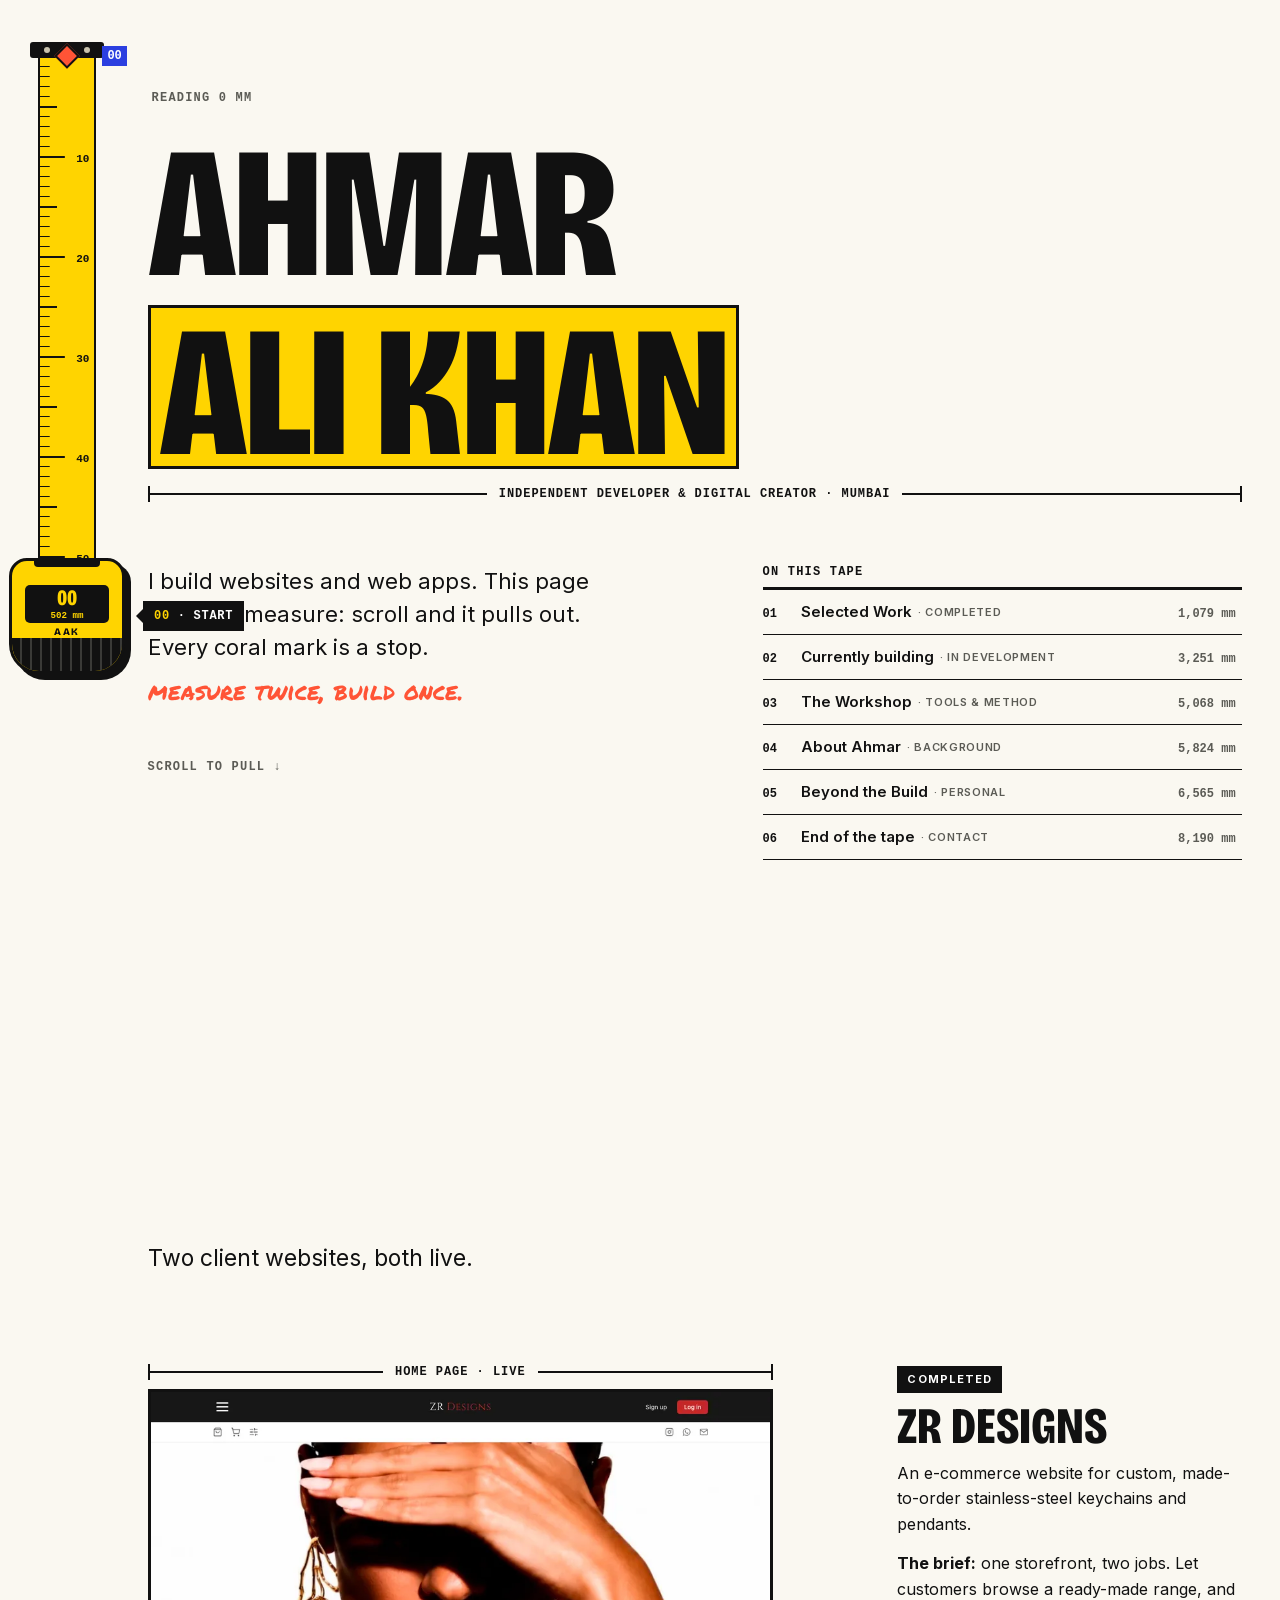
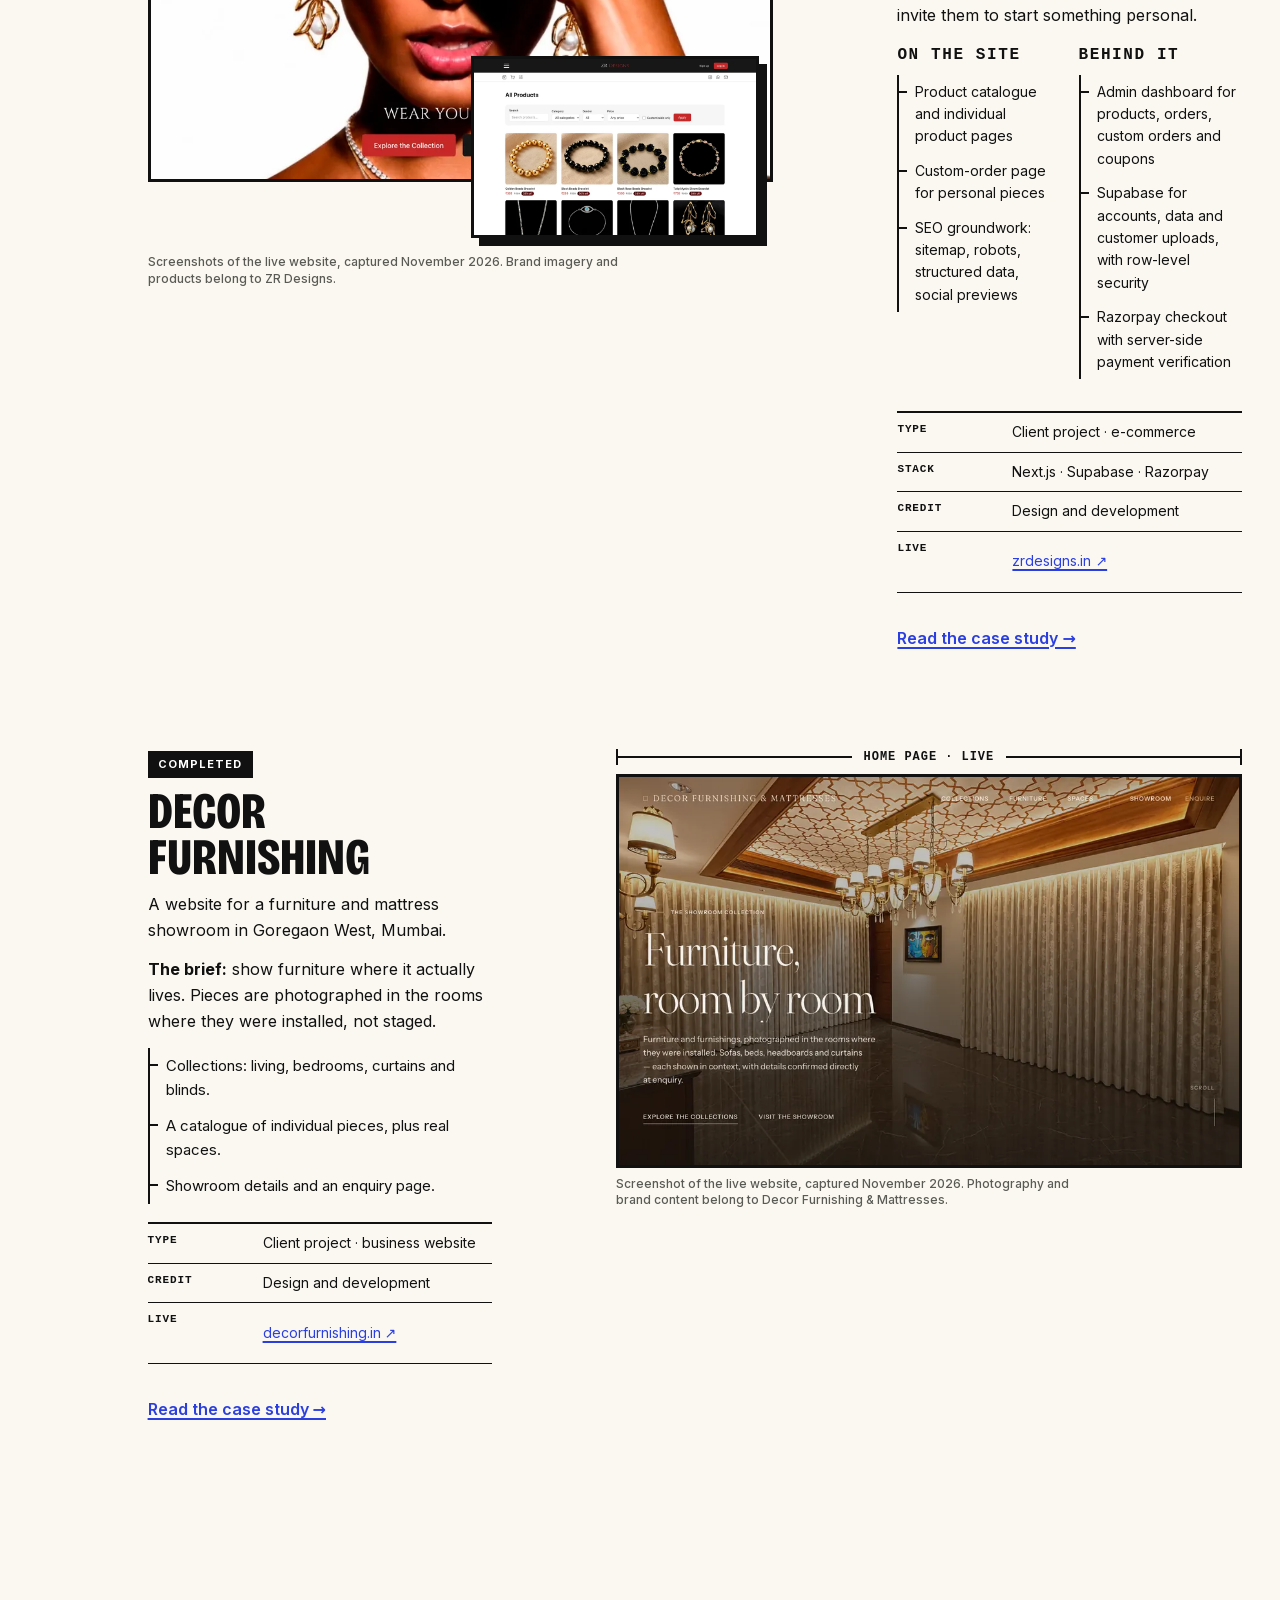
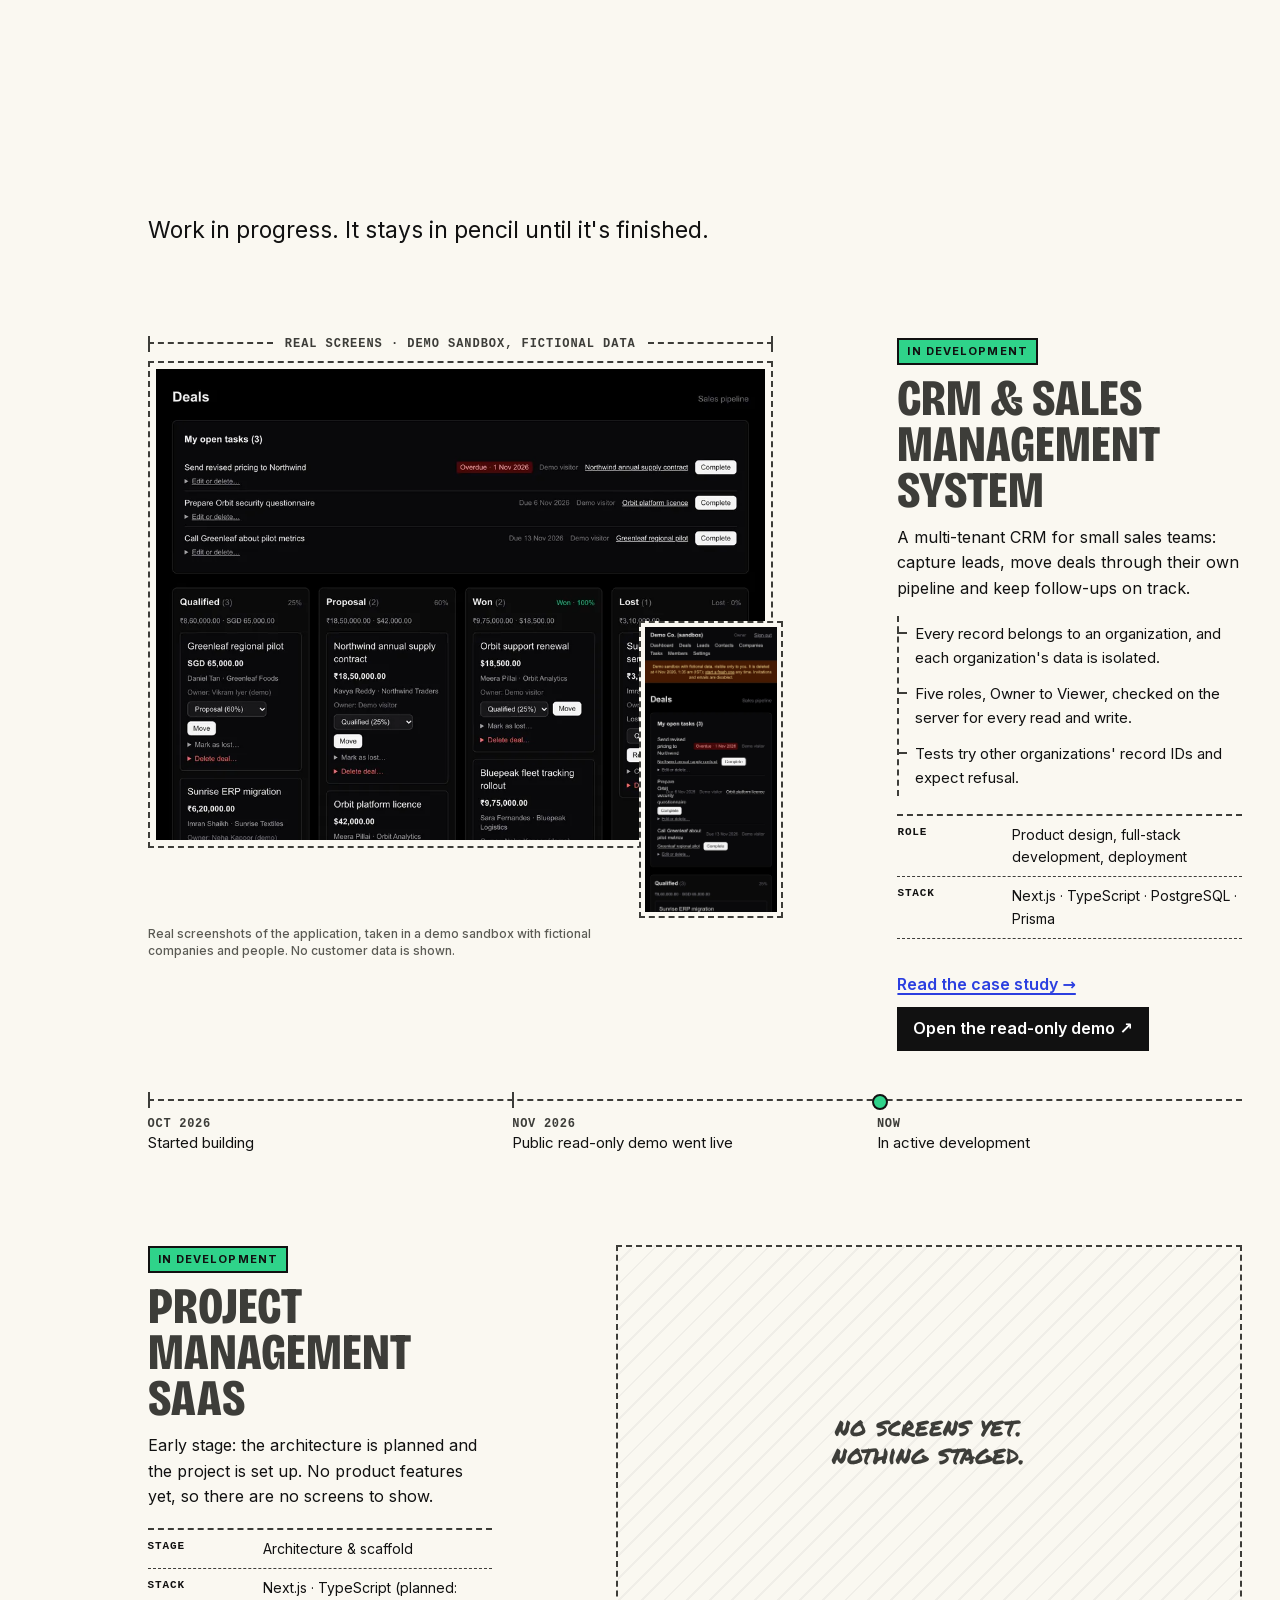
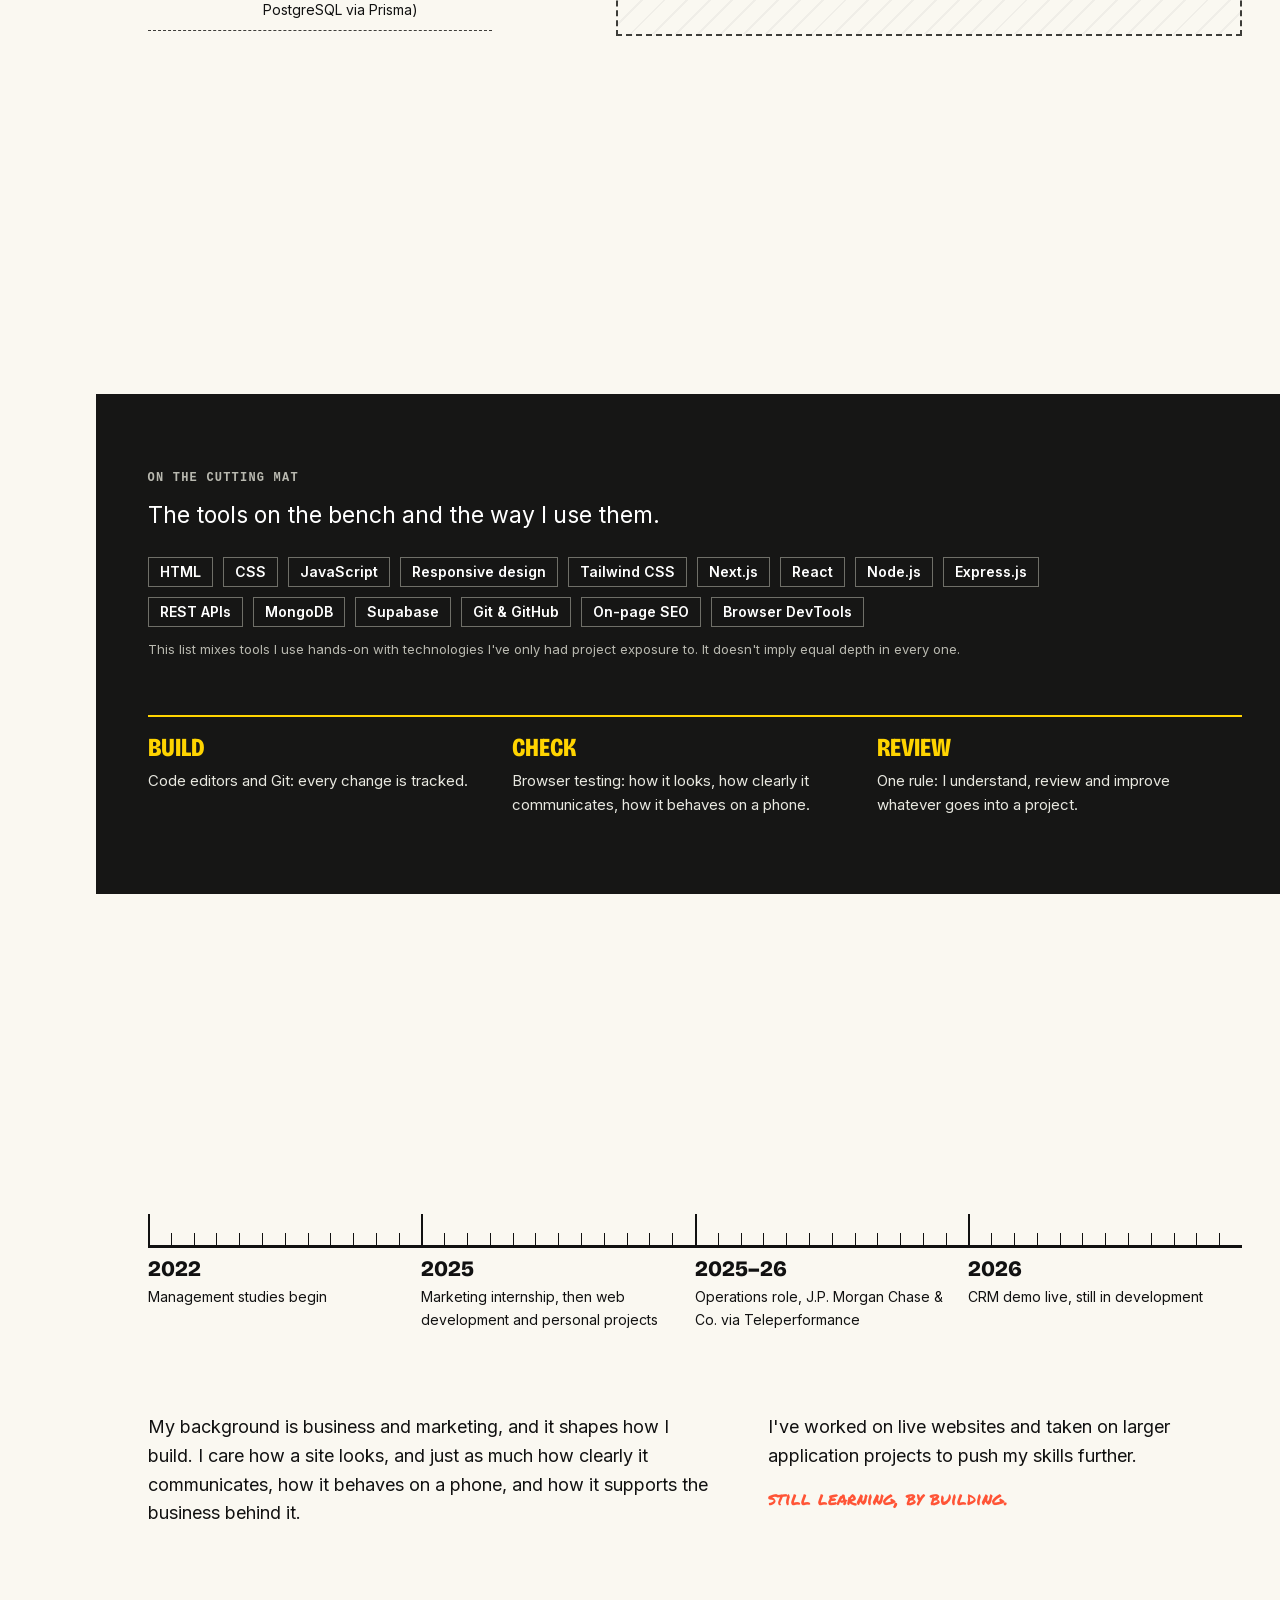
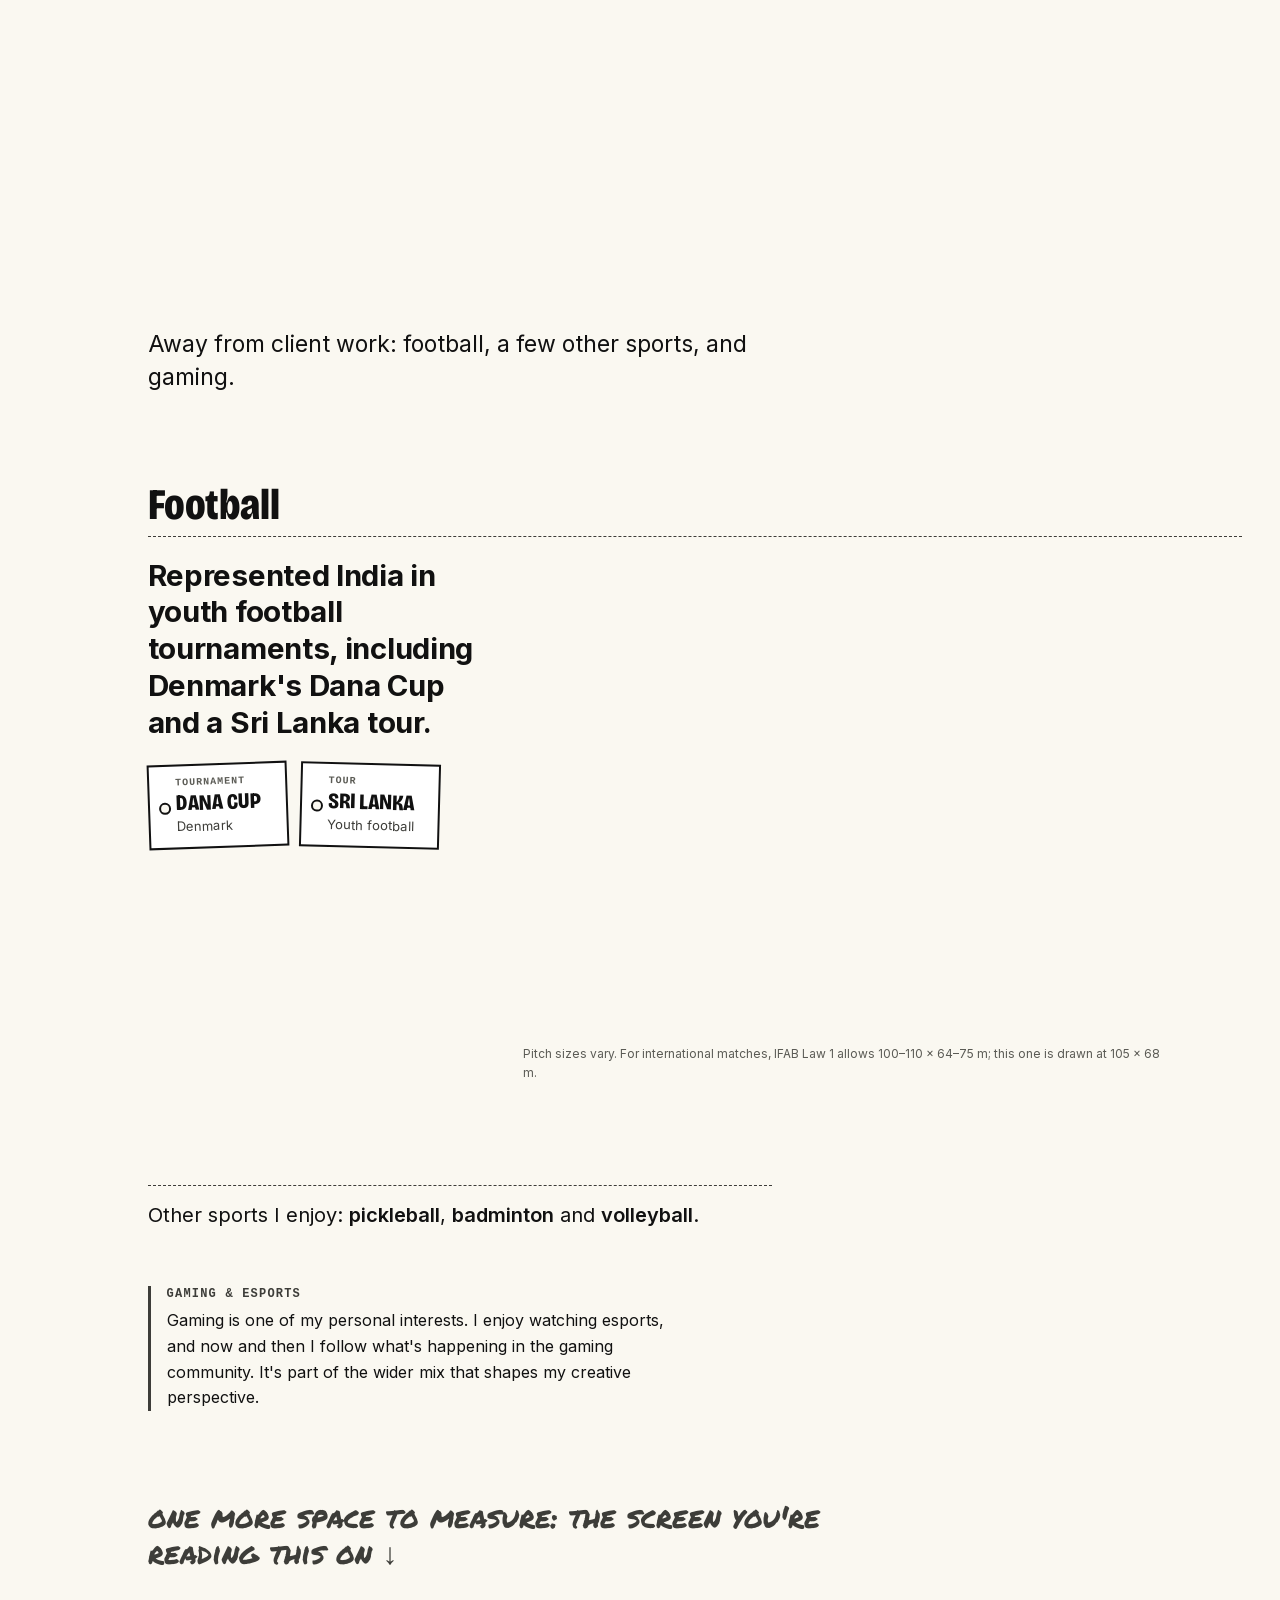
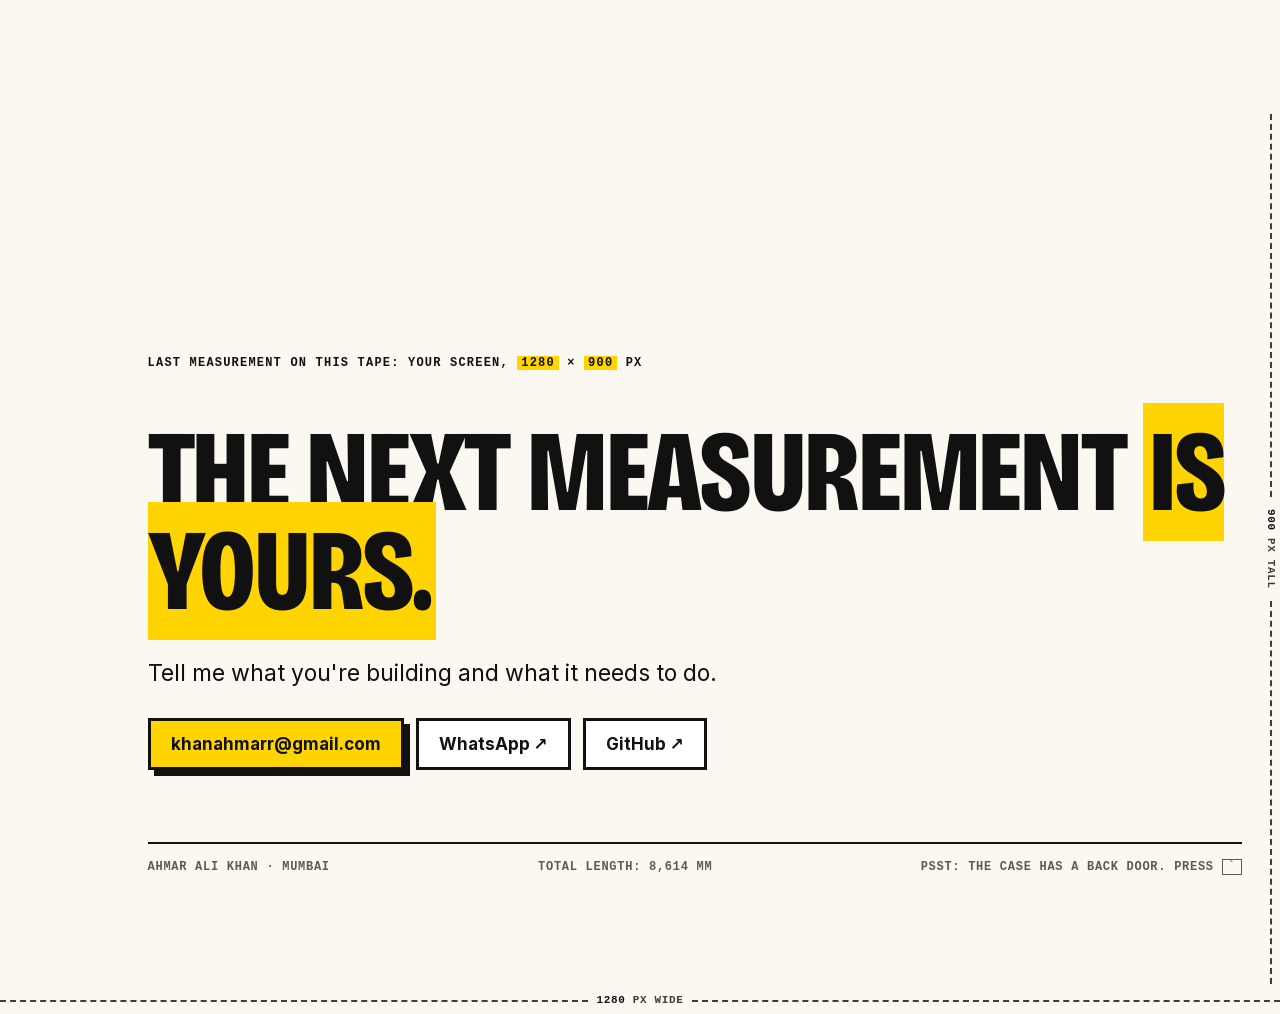
==== commit 5f1f30e2: "feat(portfolio): launch The Tape homepage Replace the homepage with the approved V2 design, "The Tap" ====
--- a/index.html
+++ b/index.html
@@ -1,238 +1,300 @@
-<!DOCTYPE html>
+<!doctype html>
 <html lang="en">
 <head>
-  <meta charset="UTF-8">
-  <meta name="viewport" content="width=device-width, initial-scale=1.0">
-  <meta name="theme-color" content="#F5F2EC">
-  <title>Ahmar Ali Khan — Web Developer in Mumbai | Websites &amp; Web Apps</title>
-  <meta name="description" content="Ahmar Ali Khan — web developer in Mumbai building responsive websites, e-commerce storefronts and custom web applications, including a multi-tenant CRM.">
-  <link rel="canonical" href="https://ahmarr.github.io/">
-  <link rel="icon" href="favicon.svg" type="image/svg+xml">
-  <meta property="og:type" content="website">
-  <meta property="og:site_name" content="Ahmar Ali Khan">
-  <meta property="og:url" content="https://ahmarr.github.io/">
-  <meta property="og:title" content="Ahmar Ali Khan — Web Developer in Mumbai">
-  <meta property="og:description" content="Web developer in Mumbai. Websites, e-commerce storefronts and custom web applications, designed and built end to end.">
-  <meta property="og:image" content="https://ahmarr.github.io/assets/og/home-og-1200x630.jpg">
-  <meta property="og:image:width" content="1200">
-  <meta property="og:image:height" content="630">
-  <meta property="og:image:alt" content="Ahmar Ali Khan, web developer in Mumbai, on a warm ivory background.">
-  <meta name="twitter:card" content="summary_large_image">
-  <meta name="twitter:title" content="Ahmar Ali Khan — Web Developer in Mumbai">
-  <meta name="twitter:description" content="Web developer in Mumbai. Websites, e-commerce storefronts and custom web applications, designed and built end to end.">
-  <meta name="twitter:image" content="https://ahmarr.github.io/assets/og/home-og-1200x630.jpg">
-  <script type="application/ld+json">{"@context":"https://schema.org","@type":"Person","name":"Ahmar Ali Khan","jobTitle":"Web Developer","url":"https://ahmarr.github.io/","sameAs":["https://github.com/Ahmarr"],"address":{"@type":"PostalAddress","addressLocality":"Mumbai","addressCountry":"IN"}}</script>
-  <link rel="preload" href="assets/fonts/inter-latin-var.woff2" as="font" type="font/woff2" crossorigin>
-  <link rel="preload" href="assets/fonts/newsreader-latin-400-500.woff2" as="font" type="font/woff2" crossorigin>
-  <link rel="stylesheet" href="assets/css/site.css">
+<meta charset="utf-8">
+<meta name="viewport" content="width=device-width, initial-scale=1">
+<meta name="theme-color" content="#FAF8F1">
+<title>Ahmar Ali Khan — Independent Developer &amp; Digital Creator</title>
+<meta name="description" content="Ahmar Ali Khan, an independent developer and digital creator in Mumbai, building websites and web apps.">
+<link rel="canonical" href="https://ahmarr.github.io/">
+<link rel="icon" href="favicon.svg" type="image/svg+xml">
+<meta property="og:type" content="website">
+<meta property="og:site_name" content="Ahmar Ali Khan">
+<meta property="og:url" content="https://ahmarr.github.io/">
+<meta property="og:title" content="Ahmar Ali Khan | Independent Developer &amp; Digital Creator">
+<meta property="og:description" content="Websites and web apps, measured twice and built once.">
+<meta property="og:image" content="https://ahmarr.github.io/assets/og/home-og-1200x630.jpg">
+<meta property="og:image:width" content="1200">
+<meta property="og:image:height" content="630">
+<meta property="og:image:alt" content="Ahmar Ali Khan, independent developer in Mumbai.">
+<meta name="twitter:card" content="summary_large_image">
+<meta name="twitter:title" content="Ahmar Ali Khan | Independent Developer &amp; Digital Creator">
+<meta name="twitter:description" content="Websites and web apps, measured twice and built once.">
+<meta name="twitter:image" content="https://ahmarr.github.io/assets/og/home-og-1200x630.jpg">
+<script type="application/ld+json">{"@context":"https://schema.org","@type":"Person","name":"Ahmar Ali Khan","jobTitle":"Independent Developer","url":"https://ahmarr.github.io/","sameAs":["https://github.com/Ahmarr"],"address":{"@type":"PostalAddress","addressLocality":"Mumbai","addressCountry":"IN"}}</script>
+<link rel="preload" href="assets/tape/fonts/bricolage-grotesque-latin.woff2" as="font" type="font/woff2" crossorigin>
+<link rel="stylesheet" href="assets/tape/tape.css">
 </head>
 <body>
-  <a class="skip" href="#main">Skip to content</a>
-  <header class="site-nav">
-    <div class="wrap nav-inner">
-      <a class="brand" href="#top" aria-label="Ahmar Ali Khan — home">Ahmar Ali Khan</a>
-      <button class="nav-toggle" type="button" aria-expanded="false" aria-controls="nav-links">Menu</button>
-      <nav class="nav-links" id="nav-links" aria-label="Main">
-        <a href="#work">Work</a>
-        <a href="#about">About</a>
-        <a href="#experience">Experience</a>
-        <a class="nav-cta" href="#contact">Get in touch</a>
-      </nav>
-    </div>
-  </header>
-
-  <main id="main">
-    <section class="hero" id="top">
-      <span id="home"></span>
-      <div class="wrap hero-grid">
-        <div class="reveal">
-          <div class="eyebrow">Web developer · Mumbai, India</div>
-          <h1>Websites and web applications, designed and built end to end.</h1>
-          <p class="lede">I'm Ahmar Ali Khan — a web developer focused on building thoughtful, responsive digital experiences for businesses. I combine practical development, design thinking and a business-first mindset to turn ideas into useful websites.</p>
-          <div class="actions">
-            <a class="btn btn-primary" href="#work">View selected work</a>
-            <a class="btn btn-secondary" href="#contact">Get in touch</a>
+<a class="skip" href="#zero">Skip to content</a>
+
+<!-- The tape: one blade for the whole page. Marks are the navigation. -->
+<div class="tape" id="tape">
+  <div class="blade" id="blade" aria-hidden="true"><span class="hook"></span></div>
+  <nav class="marks" id="marks" aria-label="Marks on the tape"></nav>
+</div>
+
+<div class="case" id="case" aria-hidden="true">
+  <div class="body">
+    <span class="mouth"></span>
+    <div class="win" id="win"><span><b>00</b><small>0 mm</small></span></div>
+    <div class="brand">AAK</div>
+    <div class="grip"></div>
+  </div>
+  <span class="tag" id="tag"><em>00</em> · Start</span>
+</div>
+
+<main id="main">
+  <!-- 00 · ZERO -->
+  <section class="chapter hero" id="zero" data-mark="00" data-short="Start" data-kind="ink" aria-labelledby="h-zero">
+    <div class="zero"><span class="k">Reading 0 mm</span></div>
+    <h1 id="h-zero"><span class="ln">Ahmar</span> <span class="ln"><span class="hl">Ali Khan</span></span></h1>
+    <p class="dim" aria-label="Independent developer and digital creator, Mumbai"><i></i><span>Independent developer &amp; digital creator · Mumbai</span><i></i></p>
+
+    <div class="hero-grid">
+      <div>
+        <p class="intro">I build websites and web apps. This page is a tape measure: scroll and it pulls out. Every coral mark is a stop.</p>
+        <p class="note hero-note">measure twice, build once.</p>
+        <p class="scrollcue k">Scroll to pull ↓</p>
+      </div>
+      <table class="cutlist">
+        <caption>On this tape</caption>
+        <tbody id="cutlist"><tr><th scope="row">01</th><td><a href="#work">Selected Work<span class="s">· Completed</span></a></td><td class="mm" data-mm="work">— mm</td></tr><tr><th scope="row">02</th><td><a href="#building">Currently building<span class="s">· In development</span></a></td><td class="mm" data-mm="building">— mm</td></tr><tr><th scope="row">03</th><td><a href="#workshop">The Workshop<span class="s">· Tools &amp; method</span></a></td><td class="mm" data-mm="workshop">— mm</td></tr><tr><th scope="row">04</th><td><a href="#about">About Ahmar<span class="s">· Background</span></a></td><td class="mm" data-mm="about">— mm</td></tr><tr><th scope="row">05</th><td><a href="#beyond">Beyond the Build<span class="s">· Personal</span></a></td><td class="mm" data-mm="beyond">— mm</td></tr><tr><th scope="row">06</th><td><a href="#contact">End of the tape<span class="s">· Contact</span></a></td><td class="mm" data-mm="contact">— mm</td></tr></tbody>
+      </table>
+    </div>
+  </section>
+
+  <!-- 01 · SELECTED WORK (ink) -->
+  <section class="chapter" id="work" data-mark="01" data-short="Selected Work" data-kind="ink" aria-labelledby="h-work">
+    <div class="pull" data-pull><div class="strip"></div><h2 id="h-work"><small>01</small> Selected Work</h2><span class="stamp">Inked · completed</span></div>
+    <div class="measure">
+      <p class="chapter-lede">Two client websites, both live.</p>
+
+      <article class="project" aria-labelledby="p-zr">
+        <div class="shot">
+          <p class="dim"><i></i><span>Home page · live</span><i></i></p>
+          <figure>
+            <img src="assets/zr/zr-home-960.webp" width="960" height="600" loading="lazy" alt="The ZR Designs home page: a full-width photograph of a hand over a face wearing gold earrings and stacked bracelets, the headline Wear your story, and two buttons, Explore the Collection and Create a Custom Piece.">
+            <img class="second" src="assets/zr/zr-products-960.webp" width="960" height="600" loading="lazy" alt="The ZR Designs All Products page with search, category, gender and price filters, a Customizable only checkbox, and a grid of bracelet photographs with prices.">
+          </figure>
+          <figcaption style="margin-top:72px">Screenshots of the live website, captured November 2026. Brand imagery and products belong to ZR Designs.</figcaption>
+        </div>
+        <div class="spec">
+          <span class="status done">Completed</span>
+          <h3 id="p-zr">ZR Designs</h3>
+          <p>An e-commerce website for custom, made-to-order stainless-steel keychains and pendants.</p>
+          <p><strong>The brief:</strong> one storefront, two jobs. Let customers browse a ready-made range, and invite them to start something personal.</p>
+          <div class="verified">
+            <div><p class="k">On the site</p>
+              <ul class="ticks"><li>Product catalogue and individual product pages</li><li>Custom-order page for personal pieces</li><li>SEO groundwork: sitemap, robots, structured data, social previews</li></ul></div>
+            <div><p class="k">Behind it</p>
+              <ul class="ticks"><li>Admin dashboard for products, orders, custom orders and coupons</li><li>Supabase for accounts, data and customer uploads, with row-level security</li><li>Razorpay checkout with server-side payment verification</li></ul></div>
           </div>
-          <p class="hero-note">Based in Mumbai, India · Open to project conversations</p>
-        </div>
-        <aside class="card glance reveal" aria-labelledby="glance-title">
-          <h2 id="glance-title">At a glance</h2>
           <dl>
-            <dt>Focus</dt><dd>Web development, e-commerce, web applications and SEO fundamentals</dd>
-            <dt>Background</dt><dd>Business and marketing</dd>
-            <dt>Based in</dt><dd>Mumbai, India</dd>
+            <div><dt>Type</dt><dd>Client project · e-commerce</dd></div>
+            <div><dt>Stack</dt><dd>Next.js · Supabase · Razorpay</dd></div>
+            <div><dt>Credit</dt><dd>Design and development</dd></div>
+            <div><dt>Live</dt><dd><a href="https://zrdesigns.in" target="_blank" rel="noopener">zrdesigns.in ↗<span class="sr-only"> (opens in a new tab)</span></a></dd></div>
           </dl>
-        </aside>
-      </div>
-    </section>
-
-    <ul class="wrap focus-strip" aria-label="Areas of focus">
-      <li>Responsive websites</li><li>E-commerce</li><li>Modern web tools</li><li>SEO fundamentals</li><li>Business-focused thinking</li>
-    </ul>
-
-    <section class="section" id="work" aria-labelledby="work-title">
-      <div class="wrap">
-        <div class="section-head">
-          <div><div class="eyebrow">Selected projects</div><h2 id="work-title">Work in the real world.</h2></div>
-          <p>A growing portfolio built around real business needs, customer experience and practical digital solutions.</p>
-        </div>
-
-        <article class="work-feature">
-          <a class="work-media" href="crm-sales-system.html" tabindex="-1" aria-hidden="true">
-            <img src="assets/crm/crm-dashboard-960.webp" srcset="assets/crm/crm-dashboard-960.webp 960w, assets/crm/crm-dashboard-1600.webp 1600w" sizes="(max-width: 960px) 100vw, 640px" width="960" height="641" loading="lazy" decoding="async" alt="">
-          </a>
-          <div class="work-body">
-            <div class="work-top"><span class="work-kind">Featured · Full-stack web app</span><span class="badge live">Live demo</span></div>
-            <h3>CRM &amp; Sales Management System</h3>
-            <p>A full-stack, multi-tenant CRM and sales management system: leads and one-step lead conversion, a configurable deal pipeline, tasks, activity history and role-based team access. Designed, built and deployed end to end as a portfolio project, with tenant isolation and server-side authorization throughout. Explore it in a read-only demo with fictional data.</p>
-            <div class="tags"><span class="tag">Next.js</span><span class="tag">TypeScript</span><span class="tag">PostgreSQL</span><span class="tag">Prisma</span><span class="tag">Better Auth</span><span class="tag">Tailwind CSS</span><span class="tag">Vercel</span></div>
-            <div class="work-links"><a class="link" href="crm-sales-system.html" aria-label="View case study: CRM &amp; Sales Management System">View case study</a><a class="link" href="https://crm-sales-system.vercel.app/demo" target="_blank" rel="noopener noreferrer" aria-label="Explore the CRM interactive demo (opens in a new tab)">Explore interactive demo ↗</a></div>
+          <a class="case-link" href="zr-designs.html">Read the case study →</a>
+        </div>
+      </article>
+
+      <article class="project flip" aria-labelledby="p-decor">
+        <div class="shot">
+          <p class="dim"><i></i><span>Home page · live</span><i></i></p>
+          <figure>
+            <img src="assets/decor/decor-home-960.webp" width="960" height="600" loading="lazy" alt="The Decor Furnishing home page: a photograph of a hallway with sheer curtains, a brass chandelier and a patterned timber ceiling behind the headline Furniture, room by room.">
+          </figure>
+          <figcaption>Screenshot of the live website, captured November 2026. Photography and brand content belong to Decor Furnishing &amp; Mattresses.</figcaption>
+        </div>
+        <div class="spec">
+          <span class="status done">Completed</span>
+          <h3 id="p-decor">Decor Furnishing</h3>
+          <p>A website for a furniture and mattress showroom in Goregaon West, Mumbai.</p>
+          <p><strong>The brief:</strong> show furniture where it actually lives. Pieces are photographed in the rooms where they were installed, not staged.</p>
+          <ul class="ticks">
+            <li>Collections: living, bedrooms, curtains and blinds.</li>
+            <li>A catalogue of individual pieces, plus real spaces.</li>
+            <li>Showroom details and an enquiry page.</li>
+          </ul>
+          <dl>
+            <div><dt>Type</dt><dd>Client project · business website</dd></div>
+            <div><dt>Credit</dt><dd>Design and development</dd></div>
+            <div><dt>Live</dt><dd><a href="https://decorfurnishing.in" target="_blank" rel="noopener">decorfurnishing.in ↗<span class="sr-only"> (opens in a new tab)</span></a></dd></div>
+          </dl>
+          <a class="case-link" href="decor-furnishing.html">Read the case study →</a>
+        </div>
+      </article>
+    </div>
+  </section>
+
+  <!-- 02 · CURRENTLY BUILDING (pencil) -->
+  <section class="chapter pencil-zone" id="building" data-mark="02" data-short="Building" data-kind="pencil" aria-labelledby="h-building">
+    <div class="pull pencil" data-pull><div class="strip"></div><h2 id="h-building">currently building</h2><span class="stamp">Pencilled · in development</span></div>
+    <div class="measure">
+      <p class="chapter-lede">Work in progress. It stays in pencil until it's finished.</p>
+
+      <article class="project" aria-labelledby="p-crm">
+        <div class="shot">
+          <p class="dim pencil"><i></i><span>Real screens · demo sandbox, fictional data</span><i></i></p>
+          <figure>
+            <img src="assets/crm/crm-pipeline-960.webp" width="960" height="742" loading="lazy" alt="CRM deals board with Qualified, Proposal, Won and Lost columns, each showing its probability and per-currency totals, above a list of open tasks.">
+            <img class="phone" src="assets/crm/crm-mobile-deals-600.webp" width="600" height="1298" loading="lazy" alt="The CRM deals page on a phone-sized screen.">
+          </figure>
+          <figcaption style="margin-top:78px">Real screenshots of the application, taken in a demo sandbox with fictional companies and people. No customer data is shown.</figcaption>
+        </div>
+        <div class="spec">
+          <span class="status wip">In development</span>
+          <h3 id="p-crm">CRM &amp; Sales Management System</h3>
+          <p>A multi-tenant CRM for small sales teams: capture leads, move deals through their own pipeline and keep follow-ups on track.</p>
+          <ul class="ticks">
+            <li>Every record belongs to an organization, and each organization's data is isolated.</li>
+            <li>Five roles, Owner to Viewer, checked on the server for every read and write.</li>
+            <li>Tests try other organizations' record IDs and expect refusal.</li>
+          </ul>
+          <dl>
+            <div><dt>Role</dt><dd>Product design, full-stack development, deployment</dd></div>
+            <div><dt>Stack</dt><dd>Next.js · TypeScript · PostgreSQL · Prisma</dd></div>
+          </dl>
+          <a class="case-link" href="crm-sales-system.html">Read the case study →</a>
+          <a class="demo" href="https://crm-sales-system.vercel.app/demo" target="_blank" rel="noopener">Open the read-only demo ↗<span class="sr-only"> (opens in a new tab)</span></a>
+        </div>
+      </article>
+      <ol class="journey" aria-label="CRM development so far">
+        <li><b>Oct 2026</b>Started building</li>
+        <li><b>Nov 2026</b>Public read-only demo went live</li>
+        <li class="now"><b>Now</b>In active development</li>
+      </ol>
+
+      <article class="project flip" aria-labelledby="p-pm">
+        <div class="shot">
+          <div class="blank"><p class="note">no screens yet.<br>nothing staged.</p></div>
+        </div>
+        <div class="spec">
+          <span class="status wip">In development</span>
+          <h3 id="p-pm">Project Management SaaS</h3>
+          <p>Early stage: the architecture is planned and the project is set up. No product features yet, so there are no screens to show.</p>
+          <dl><div><dt>Stage</dt><dd>Architecture &amp; scaffold</dd></div><div><dt>Stack</dt><dd>Next.js · TypeScript (planned: PostgreSQL via Prisma)</dd></div></dl>
+        </div>
+      </article>
+    </div>
+  </section>
+
+  <!-- 03 · THE WORKSHOP (masking tape, cutting mat) -->
+  <section class="chapter" id="workshop" data-mark="03" data-short="Workshop" data-kind="ink" aria-labelledby="h-workshop" style="padding-bottom:0">
+    <div class="pull masked" data-pull><div class="strip"></div><h2 id="h-workshop"><small>03</small> The Workshop</h2><span class="stamp">Tools &amp; method</span></div>
+    <div class="mat">
+      <p class="k">On the cutting mat</p>
+      <p class="chapter-lede" style="margin-top:8px">The tools on the bench and the way I use them.</p>
+      <ul class="parts" aria-label="Toolbox">
+        <li>HTML</li><li>CSS</li><li>JavaScript</li><li>Responsive design</li><li>Tailwind CSS</li><li>Next.js</li><li>React</li><li>Node.js</li><li>Express.js</li><li>REST APIs</li><li>MongoDB</li><li>Supabase</li><li>Git &amp; GitHub</li><li>On-page SEO</li><li>Browser DevTools</li>
+      </ul>
+      <p class="parts-legend">This list mixes tools I use hands-on with technologies I've only had project exposure to. It doesn't imply equal depth in every one.</p>
+      <div class="method">
+        <div><b>Build</b><p>Code editors and Git: every change is tracked.</p></div>
+        <div><b>Check</b><p>Browser testing: how it looks, how clearly it communicates, how it behaves on a phone.</p></div>
+        <div><b>Review</b><p>One rule: I understand, review and improve whatever goes into a project.</p></div>
+      </div>
+    </div>
+  </section>
+
+  <!-- 04 · ABOUT -->
+  <section class="chapter" id="about" data-mark="04" data-short="About" data-kind="ink" aria-labelledby="h-about">
+    <div class="pull" data-pull><div class="strip"></div><h2 id="h-about"><small>04</small> About Ahmar</h2><span class="stamp">The distance so far</span></div>
+    <div class="measure">
+      <div class="distance" id="experience" aria-label="The distance so far, 2022 to 2026">
+        <div class="ruler" aria-hidden="true"></div>
+        <div class="years">
+          <div><b>2022</b>Management studies begin</div>
+          <div><b>2025</b>Marketing internship, then web development and personal projects</div>
+          <div><b>2025–26</b>Operations role, J.P. Morgan Chase &amp; Co. via Teleperformance</div>
+          <div><b>2026</b>CRM demo live, still in development</div>
+        </div>
+      </div>
+      <div class="about-body">
+        <p>My background is business and marketing, and it shapes how I build. I care how a site looks, and just as much how clearly it communicates, how it behaves on a phone, and how it supports the business behind it.</p>
+        <div><p>I've worked on live websites and taken on larger application projects to push my skills further.</p><p class="note">still learning, by building.</p></div>
+      </div>
+    </div>
+  </section>
+
+  <!-- 05 · BEYOND THE BUILD (back of the tape) -->
+  <section class="chapter beyond" id="beyond" data-mark="05" data-short="Beyond" data-kind="pencil" data-back aria-labelledby="h-beyond">
+    <div class="pull back" data-pull><div class="strip"></div><h2 id="h-beyond"><small>05</small> Beyond the Build</h2><span class="stamp">Back of the tape · personal</span></div>
+    <div class="measure">
+      <p class="chapter-lede">Away from client work: football, a few other sports, and gaming.</p>
+
+      <article class="plate p-football" aria-labelledby="pl-football">
+        <header class="plate-head"><h3 id="pl-football">Football</h3></header>
+        <div class="story">
+          <p class="story-line">Represented India in youth football tournaments, including Denmark's Dana Cup and a Sri Lanka tour.</p>
+          <ul class="away" aria-label="Tournaments">
+            <li><span class="k">Tournament</span><b>Dana Cup</b><span>Denmark</span></li>
+            <li><span class="k">Tour</span><b>Sri Lanka</b><span>Youth football</span></li>
+          </ul>
+        </div>
+        <figure class="sheet sheet-pitch">
+          <div class="drawing" data-pull>
+            <svg viewBox="0 0 1250 840" role="img" aria-label="Plan of a football pitch">
+              <g transform="translate(110 120)">
+                <g class="ln">
+                  <rect x="0" y="0" width="1050" height="680"/><line x1="525" y1="0" x2="525" y2="680"/><circle cx="525" cy="340" r="91.5"/>
+                  <rect x="0" y="138.4" width="165" height="403.2"/><rect x="0" y="248.4" width="55" height="183.2"/><path d="M165 266.87 A91.5 91.5 0 0 1 165 413.13"/>
+                  <rect x="885" y="138.4" width="165" height="403.2"/><rect x="995" y="248.4" width="55" height="183.2"/><path d="M885 266.87 A91.5 91.5 0 0 0 885 413.13"/>
+                  <path d="M0 10 A10 10 0 0 0 10 0 M1040 0 A10 10 0 0 0 1050 10 M0 670 A10 10 0 0 1 10 680 M1040 680 A10 10 0 0 1 1050 670"/>
+                </g>
+                <g class="goal"><rect x="-14" y="303.4" width="14" height="73.2"/><rect x="1050" y="303.4" width="14" height="73.2"/></g>
+                <g class="dot"><circle cx="525" cy="340" r="5"/><circle cx="110" cy="340" r="5"/><circle cx="940" cy="340" r="5"/></g>
+              </g>
+              <g class="dimln"><line x1="110" y1="70" x2="1160" y2="70"/><line x1="110" y1="56" x2="110" y2="84"/><line x1="1160" y1="56" x2="1160" y2="84"/></g>
+              <text class="anno" x="635" y="52" text-anchor="middle">touchline · 100–110 m</text>
+              <g class="dimln"><line x1="60" y1="120" x2="60" y2="800"/><line x1="46" y1="120" x2="74" y2="120"/><line x1="46" y1="800" x2="74" y2="800"/></g>
+              <text class="anno" x="0" y="0" transform="translate(40 460) rotate(-90)" text-anchor="middle">goal line · 64–75 m</text>
+            </svg>
           </div>
-        </article>
-
-        <div class="work-pair">
-          <article class="work-card">
-            <a class="work-media" href="zr-designs.html" tabindex="-1" aria-hidden="true">
-              <img src="assets/zr/zr-home-960.webp" width="960" height="600" loading="lazy" decoding="async" alt="">
-            </a>
-            <div class="work-body">
-              <div class="work-top"><span class="work-kind">01 · E-commerce</span><span class="badge live">Live website</span></div>
-              <h3>ZR Designs</h3>
-              <p>A custom-products e-commerce experience for a brand creating personalised stainless-steel pendants and keychains. The website brings product discovery and custom-order intent into a cohesive storefront.</p>
-              <div class="tags"><span class="tag">E-commerce</span><span class="tag">Product pages</span></div>
-              <div class="work-links"><a class="link" href="zr-designs.html" aria-label="View case study: ZR Designs">View case study</a><a class="link" href="https://zrdesigns.in/" target="_blank" rel="noopener noreferrer" aria-label="Visit the ZR Designs website (opens in a new tab)">Visit live website ↗</a><span class="muted">Client project</span></div>
-            </div>
-          </article>
-
-          <article class="work-card">
-            <a class="work-media" href="decor-furnishing.html" tabindex="-1" aria-hidden="true">
-              <img src="assets/decor/decor-home-960.webp" width="960" height="600" loading="lazy" decoding="async" alt="">
-            </a>
-            <div class="work-body">
-              <div class="work-top"><span class="work-kind">02 · Business website</span><span class="badge live">Live website</span></div>
-              <h3>Decor Furnishing</h3>
-              <p>A website for a furniture and mattress showroom in Goregaon West, Mumbai, presenting its catalogue of pieces and spaces, photographed where they were installed, along with showroom details and enquiries.</p>
-              <div class="tags"><span class="tag">Website development</span><span class="tag">Brand presentation</span><span class="tag">User experience</span></div>
-              <div class="work-links"><a class="link" href="decor-furnishing.html" aria-label="View case study: Decor Furnishing">View case study</a><a class="link" href="https://decorfurnishing.in" target="_blank" rel="noopener noreferrer" aria-label="Visit the Decor Furnishing website (opens in a new tab)">Visit live website ↗</a><span class="muted">Client project</span></div>
-            </div>
-          </article>
-        </div>
-        <p class="notice">The CRM screenshot is a real capture of the application in a demo sandbox with fictional data. The ZR Designs and Decor Furnishing images are screenshots of the live websites, captured in November 2026.</p>
-      </div>
-    </section>
-
-    <section class="section" id="about" aria-labelledby="about-title">
-      <div class="wrap about-grid">
-        <div>
-          <div class="eyebrow">About</div>
-          <h2 class="about-title" id="about-title">More than a website. A solution to a real need.</h2>
-        </div>
-        <div class="prose">
-          <p>My background is in business and marketing, and that shapes how I approach development. I care about how a website looks, but also how clearly it communicates, how it works on a phone, and how it supports the business behind it.</p>
-          <p>I've worked on live website projects and explored broader application development through hands-on technical projects. My workflow combines code editors, version control, browser testing and AI-assisted development — with a focus on understanding, reviewing and improving what gets built.</p>
-          <p>I'm continuing to deepen my technical skills through practical work, learning by building and solving real problems one step at a time.</p>
-        </div>
-      </div>
-    </section>
-
-    <section class="section" id="skills" aria-labelledby="skills-title">
-      <div class="wrap">
-        <div class="section-head">
-          <div><div class="eyebrow">Skills &amp; toolkit</div><h2 id="skills-title">The tools behind the work.</h2></div>
-          <p>A practical toolkit that continues to grow through projects, testing and structured learning.</p>
-        </div>
-        <div class="cap-rows">
-          <div class="cap-row"><div><h3>Web development</h3><p>Building and improving web interfaces with attention to structure, responsive layouts and usability.</p></div><div class="skill-list"><span class="tag">HTML</span><span class="tag">CSS</span><span class="tag">JavaScript</span><span class="tag">Responsive design</span><span class="tag">React exposure</span><span class="tag">Next.js project work</span></div></div>
-          <div class="cap-row"><div><h3>UI &amp; styling</h3><p>Turning business requirements into clear page structures, consistent visual systems and mobile-friendly layouts.</p></div><div class="skill-list"><span class="tag">Tailwind CSS</span><span class="tag">Component-based UI</span><span class="tag">Landing pages</span><span class="tag">Product pages</span></div></div>
-          <div class="cap-row"><div><h3>Application fundamentals</h3><p>Hands-on project exposure to application data, APIs, authentication and common web integrations.</p></div><div class="skill-list"><span class="tag">Node.js</span><span class="tag">Express.js</span><span class="tag">REST APIs</span><span class="tag">MongoDB</span><span class="tag">JWT</span><span class="tag">Supabase</span><span class="tag">Payment integration exposure</span></div></div>
-          <div class="cap-row"><div><h3>Tools &amp; workflow</h3><p>Using modern development tools to edit, review, version, debug and publish web projects.</p></div><div class="skill-list"><span class="tag">VS Code</span><span class="tag">Git</span><span class="tag">GitHub</span><span class="tag">Terminal</span><span class="tag">Claude Code</span><span class="tag">Browser DevTools</span><span class="tag">GitHub Pages</span></div></div>
-          <div class="cap-row"><div><h3>SEO &amp; digital marketing</h3><p>Combining website work with content awareness, on-page SEO fundamentals and performance-oriented thinking.</p></div><div class="skill-list"><span class="tag">Meta tags</span><span class="tag">On-page SEO</span><span class="tag">SEO copywriting</span><span class="tag">Product descriptions</span><span class="tag">Instagram Insights</span></div></div>
-          <div class="cap-row"><div><h3>Practical delivery</h3><p>Working through requirements, responsive checks, debugging, deployment setup and iterative improvements.</p></div><div class="skill-list"><span class="tag">Debugging</span><span class="tag">Mobile testing</span><span class="tag">Domain &amp; hosting setup</span><span class="tag">Website maintenance</span><span class="tag">Client coordination</span></div></div>
-        </div>
-        <p class="notice">This list mixes tools I use hands-on with technologies I have project exposure to. It does not imply equal depth in every one.</p>
-      </div>
-    </section>
-
-    <section class="section" id="experience" aria-labelledby="experience-title">
-      <span id="journey"></span>
-      <div class="wrap">
-        <div class="section-head">
-          <div><div class="eyebrow">Experience &amp; education</div><h2 id="experience-title">Business thinking. Builder mindset.</h2></div>
-          <p>My path brings together business education, customer-facing experience, digital marketing and practical web development. Each part helps me think about the people using the products I build.</p>
-        </div>
-        <div class="timeline">
-          <article class="timeline-item">
-            <div class="timeline-date">2025 — Now</div>
-            <div><h3>Web development &amp; personal projects</h3><div class="where">Practical project work</div><p>Building and improving websites, exploring modern development workflows and expanding technical knowledge through project-based learning.</p></div>
-          </article>
-          <article class="timeline-item">
-            <div class="timeline-date">Nov 2025 — Feb 2026</div>
-            <div><h3>Operations Customer Expert</h3><div class="where">J.P. Morgan Chase &amp; Co. · via Teleperformance</div><p>Handled customer queries across calls, chats and emails, with attention to accuracy, service quality and data-security requirements.</p></div>
-          </article>
-          <article class="timeline-item">
-            <div class="timeline-date">Feb — Apr 2025</div>
-            <div><h3>Digital Marketing Intern</h3><div class="where">Light &amp; Light · Mumbai</div><p>Worked on Instagram content planning, captions, product descriptions, hashtags and reviewing Insights to support organic content performance.</p></div>
-          </article>
-          <article class="timeline-item">
-            <div class="timeline-date">2022 — 2025</div>
-            <div><h3>Bachelor of Management Studies</h3><div class="where">Wilson College · Mumbai</div><p>Developed a foundation in business and marketing that informs my approach to websites, customer experience and digital communication.</p></div>
-          </article>
-        </div>
-        <div class="learn-grid">
-          <div class="card"><h3>Business perspective</h3><p>Understanding customer needs, communication, positioning and the goals behind a website.</p></div>
-          <div class="card"><h3>Learning by building</h3><p>Growing technical confidence through real websites, hands-on experiments and ongoing application projects.</p></div>
-        </div>
-        <div class="card explore">
-          <div class="eyebrow">Currently exploring</div>
-          <h3>Full-stack product development</h3>
-          <p>I'm also exploring larger SaaS-style applications, including CRM and project-management workflows, role-based access concepts, database-backed features and structured development practices. These are learning and development projects, not represented as completed commercial products.</p>
-          <p><a class="link" href="crm-sales-system.html">Read the CRM case study</a></p>
-        </div>
-      </div>
-    </section>
-
-    <section class="section" id="services" aria-labelledby="services-title">
-      <div class="wrap">
-        <div class="section-head">
-          <div><div class="eyebrow">How I can help</div><h2 id="services-title">Let's build something useful.</h2></div>
-          <p>Practical website and web application services for businesses that need a clear, credible online presence.</p>
-        </div>
-        <div class="services">
-          <article class="service"><h3>Business Website Development</h3><p>Responsive websites and landing pages that communicate your services clearly and help customers take the next step.</p></article>
-          <article class="service"><h3>E-commerce Development</h3><p>Product-focused storefronts and customer journeys, with attention to mobile usability and the buying experience.</p></article>
-          <article class="service"><h3>CRM &amp; Business Applications</h3><p>Database-backed tools such as CRM and sales-management systems, with sign-in, role-based access and data isolation between organizations, as shown in the CRM case study.</p><a class="link" href="crm-sales-system.html">Read the CRM case study</a></article>
-          <article class="service"><h3>Dashboards &amp; Admin Panels</h3><p>Dashboards that summarise pipeline, tasks and activity, and admin screens for managing team members, roles and settings, as in the CRM case study.</p><a class="link" href="crm-sales-system.html#screens">See the dashboard and admin screens</a></article>
-          <article class="service"><h3>Technical SEO &amp; Optimization</h3><p>Page titles and descriptions, canonical URLs, sitemaps, structured data and page-speed work such as image and font optimization, the same fundamentals applied to this portfolio.</p></article>
-          <article class="service"><h3>Website Maintenance</h3><p>Ongoing updates, content changes, fixes and debugging, plus domain and hosting setup, for existing websites.</p></article>
-        </div>
-      </div>
-    </section>
-
-    <section class="section" id="contact" aria-labelledby="contact-title">
-      <div class="wrap">
-        <div class="contact-panel">
-          <div>
-            <div class="eyebrow">Have a project in mind?</div>
-            <h2 id="contact-title">Let's turn your idea into something real.</h2>
-            <p>Whether you're starting a new website, improving an existing one or exploring an e-commerce idea, I'd be glad to hear what you're working on.</p>
-          </div>
-          <div class="contact-actions">
-            <a class="btn btn-primary" href="https://wa.me/918299823611" target="_blank" rel="noopener noreferrer">Chat on WhatsApp <span aria-hidden="true">↗</span><span class="sr-only"> (opens in a new tab)</span></a>
-            <a class="btn btn-secondary" href="mailto:khanahmarr@gmail.com">Send me an email</a>
-            <a class="btn btn-secondary" href="https://github.com/Ahmarr" target="_blank" rel="noopener noreferrer">Explore my GitHub <span aria-hidden="true">↗</span><span class="sr-only"> (opens in a new tab)</span></a>
-          </div>
-        </div>
-      </div>
-    </section>
-  </main>
-
-  <footer>
-    <div class="wrap footer-inner">
-      <div><a class="brand" href="#top">Ahmar Ali Khan</a><div class="footer-copy">Web developer · Mumbai, India</div></div>
-      <div>© <span id="year">2026</span> Ahmar Ali Khan</div>
-      <a class="back-top" href="#top">Back to top ↑</a>
-    </div>
-  </footer>
-  <script src="assets/js/site.js" defer></script>
+          <figcaption>Pitch sizes vary. For international matches, IFAB Law 1 allows 100–110 × 64–75 m; this one is drawn at 105 × 68 m.</figcaption>
+        </figure>
+      </article>
+
+      <div class="also">
+        <p class="also-line">Other sports I enjoy: <b>pickleball</b>, <b>badminton</b> and <b>volleyball</b>.</p>
+      </div>
+
+      <aside class="gaming-note" aria-labelledby="pl-gaming">
+        <h3 id="pl-gaming">Gaming &amp; esports</h3>
+        <p>Gaming is one of my personal interests. I enjoy watching esports, and now and then I follow what's happening in the gaming community. It's part of the wider mix that shapes my creative perspective.</p>
+      </aside>
+
+      <p class="handoff hand">one more space to measure: the screen you're reading this on ↓</p>
+    </div>
+  </section>
+
+  <!-- 06 · END OF THE TAPE: CONTACT -->
+  <section class="chapter endzone" id="contact" data-mark="06" data-short="Yours" data-kind="ink" aria-labelledby="h-contact">
+    <div class="pull end" data-pull><div class="strip"></div><h2 id="h-contact"><small>06</small> End of the tape</h2><span class="stamp">Contact</span></div>
+    <div class="measure">
+      <p class="k lastm" id="lastm">Last measurement on this tape: your screen, <span class="vpw">—</span> × <span class="vph">—</span> px</p>
+      <p class="big">The next measurement <mark>is yours.</mark></p>
+      <p class="chapter-lede">Tell me what you're building and what it needs to do.</p>
+      <div class="contact" style="margin-top:28px">
+        <a class="primary" href="mailto:khanahmarr@gmail.com">khanahmarr@gmail.com</a>
+        <a href="https://wa.me/918299823611" target="_blank" rel="noopener">WhatsApp ↗<span class="sr-only"> (opens in a new tab)</span></a>
+        <a href="https://github.com/Ahmarr" target="_blank" rel="noopener">GitHub ↗<span class="sr-only"> (opens in a new tab)</span></a>
+      </div>
+      <div class="vpframe" aria-hidden="true"><p class="vp-h"><span><b class="vpw">—</b> px wide<span class="m-only"> · <b class="vph">—</b> px tall</span></span></p><p class="vp-v"><span><b class="vph">—</b> px tall</span></p></div>
+      <div class="foot"><span>Ahmar Ali Khan · Mumbai</span><span id="total">Total length: — mm</span><span>psst: the case has a back door. <span class="hint-key">press <kbd>`</kbd></span><span class="hint-touch">tap it three times.</span></span></div>
+    </div>
+  </section>
+</main>
+
+<!-- Easter egg: a terminal printed out of the case. Information only; it never navigates. -->
+<section class="term" id="term" hidden aria-label="Tape terminal">
+  <header><span>aak@tape:~</span><button type="button" id="termClose" aria-label="Close terminal">esc ✕</button></header>
+  <div class="out" id="termOut" aria-live="polite"></div>
+  <form id="termForm" autocomplete="off"><label for="termIn">$</label><input id="termIn" spellcheck="false" autocapitalize="off" aria-label="Command"></form>
+</section>
+
+<script src="assets/tape/tape.js"></script>
 </body>
 </html>
--- a/assets/tape/tape.css
+++ b/assets/tape/tape.css
@@ -0,0 +1,454 @@
+/* The Tape: portfolio homepage styles (built from v2/concepts/concepts.css + tape-2.css). */
+/* Shared base for the two signature-object concept explorations.
+   Reuses V2 tokens and self-hosted fonts; nothing here ships to production. */
+@font-face { font-family: "Bricolage"; font-weight: 500 800; font-stretch: 75% 100%; font-display: swap; src: url("fonts/bricolage-grotesque-latin.woff2") format("woff2"); }
+@font-face { font-family: "Inter"; font-weight: 100 900; font-display: swap; src: url("fonts/inter-latin-var.woff2") format("woff2"); }
+@font-face { font-family: "Inter Fallback"; src: local("Arial"); size-adjust: 107.12%; ascent-override: 90.49%; descent-override: 22.56%; line-gap-override: 0%; }
+@font-face { font-family: "Permanent Marker"; font-display: swap; src: url("fonts/permanent-marker-latin.woff2") format("woff2"); }
+
+:root {
+  --yellow: #FFD400; --black: #111111; --white: #FFFFFF; --paper: #FAF8F1;
+  --cobalt: #2B3FE0; --coral: #FF5436; --mint: #2FD38A; --pink: #FF9AD0; --grey: #5B5B55;
+  --pencil: #6E6E66;
+  --display: "Bricolage", "Arial Narrow", Arial, sans-serif;
+  --text: "Inter", "Inter Fallback", system-ui, sans-serif;
+  --marker: "Permanent Marker", "Comic Sans MS", cursive;
+  --mono: ui-monospace, "SF Mono", Menlo, Consolas, monospace;
+  --rule: 2px solid var(--black);
+  --gutter: clamp(16px, 4vw, 40px);
+}
+* { box-sizing: border-box; }
+html { -webkit-text-size-adjust: 100%; }
+body { margin: 0; background: var(--paper); color: var(--black); font: 400 16px/1.6 var(--text); -webkit-font-smoothing: antialiased; overflow-x: hidden; }
+img { display: block; max-width: 100%; }
+a { color: var(--cobalt); text-underline-offset: 3px; text-decoration-thickness: 2px; }
+a:hover { background: var(--yellow); color: var(--black); }
+button { font: inherit; color: inherit; }
+:focus-visible { outline: 3px solid var(--cobalt); outline-offset: 3px; }
+.sr-only { position: absolute; width: 1px; height: 1px; margin: -1px; overflow: hidden; clip: rect(0 0 0 0); white-space: nowrap; }
+
+/* Concept strip: tells the reviewer what they are looking at */
+.strip { background: var(--black); color: var(--white); font: 600 12px/1.4 var(--text); letter-spacing: .08em; text-transform: uppercase; }
+.strip .in { display: flex; gap: 16px; justify-content: space-between; flex-wrap: wrap; padding: 10px var(--gutter); }
+.strip a { color: var(--yellow); }
+.strip a:hover { background: var(--yellow); color: var(--black); }
+
+.hand { font-family: var(--marker); font-weight: 400; letter-spacing: 0; text-transform: none; }
+
+/* Status chips shared by both concepts: same three states everywhere */
+.status { display: inline-block; font: 700 11px/1 var(--text); letter-spacing: .1em; text-transform: uppercase; padding: 6px 8px; border: 2px solid var(--black); }
+.status.done { background: var(--black); color: var(--white); }
+.status.wip  { background: var(--mint); color: var(--black); }
+.status.exp  { background: var(--pink); color: var(--black); }
+.status.todo { background: transparent; color: var(--black); border-style: dashed; }
+
+@media (prefers-reduced-motion: reduce) {
+  *, *::before, *::after { animation-duration: .01ms !important; animation-iteration-count: 1 !important; transition-duration: .01ms !important; }
+}
+
+/* The Tape, revision 2. The page itself is the tape: a vertical blade runs the full length,
+   pulled out of a case that rides the reading line as you scroll. */
+:root {
+  --g: clamp(14px, 3vw, 40px);       /* outer gutter */
+  --bw: 58px;                        /* blade width */
+  --gap: clamp(28px, 4vw, 64px);     /* blade to content */
+  --cw: 116px;                       /* case width */
+  --graphite: #3D3D39;
+  --mat: #161615;
+}
+@media (max-width: 760px) { :root { --bw: 26px; --gap: 16px; --cw: 54px; --g: 12px; } }
+
+body { background: var(--paper); }
+.skip { position: absolute; left: 12px; top: -80px; background: var(--black); color: var(--white); padding: 10px 16px; z-index: 50; }
+.skip:focus { top: 12px; }
+
+/* ---------- The tape layer ---------- */
+.tape { position: absolute; left: var(--g); top: 0; width: var(--bw); z-index: 5; pointer-events: none; }
+.blade { position: absolute; left: 0; top: 0; width: 100%; border-left: 2px solid var(--black); border-right: 2px solid var(--black);
+  background:
+    repeating-linear-gradient(to bottom, var(--black) 0 2px, transparent 2px 100px) left top / 46% 100% no-repeat,
+    repeating-linear-gradient(to bottom, var(--black) 0 1.5px, transparent 1.5px 50px) left top / 32% 100% no-repeat,
+    repeating-linear-gradient(to bottom, var(--black) 0 1px, transparent 1px 10px) left top / 18% 100% no-repeat,
+    var(--yellow);
+  will-change: clip-path; }
+.blade .back { position: absolute; left: 0; right: 0; background: #EFE9D6 repeating-linear-gradient(to bottom, rgba(0,0,0,.18) 0 1px, transparent 1px 10px) left top / 18% 100% no-repeat; border-top: 2px dashed var(--black); border-bottom: 2px dashed var(--black); }
+.blade .n { position: absolute; right: 5px; font: 700 11px/1 var(--mono); transform: translateY(-2px); }
+.blade .n.red { color: #B8260F; }
+@media (max-width: 760px) { .blade .n { display: none; } .blade { background-size: 60% 100%, 40% 100%, 22% 100%, auto; } }
+.hook { position: absolute; left: -10px; right: -10px; top: -14px; height: 16px; background: var(--black); border-radius: 3px; }
+.hook::before, .hook::after { content: ""; position: absolute; top: 5px; width: 6px; height: 6px; border-radius: 50%; background: #c9c3ad; }
+.hook::before { left: 14px; } .hook::after { right: 14px; }
+
+/* Marks on the blade are the real navigation */
+.marks { position: absolute; left: 0; top: 0; width: 100%; pointer-events: auto; }
+.mk { position: absolute; left: -2px; right: -2px; height: 44px; margin-top: -22px; display: flex; align-items: center; justify-content: center; text-decoration: none; color: var(--black); }
+.mk::before { content: ""; width: 14px; height: 14px; background: var(--coral); border: 2px solid var(--black); transform: rotate(45deg); }
+.mk span { position: absolute; left: calc(100% + 4px); font: 800 12px/1 var(--mono); background: var(--black); color: var(--yellow); padding: 4px 5px; white-space: nowrap; }
+.mk { opacity: 0; transition: opacity .25s; } .mk.in, .mk:focus-visible { opacity: 1; }
+.mk:hover { background: transparent; }
+.mk:hover span, .mk[aria-current="true"] span { background: var(--cobalt); color: var(--white); }
+.mk.pencil::before { background: var(--paper); border-style: dashed; }
+.mk.pencil span { background: var(--paper); color: var(--graphite); border: 1.5px dashed var(--graphite); font-family: var(--marker); font-weight: 400; }
+@media (max-width: 760px) { .mk::before { width: 10px; height: 10px; } .mk span { display: none; } }
+
+/* The case rides the reading line; the blade disappears into its mouth */
+.case { position: fixed; left: calc(var(--g) + var(--bw) / 2 - var(--cw) / 2); top: 62vh; width: var(--cw); height: var(--cw); z-index: 8; will-change: transform; }
+
+
+.case .body { position: absolute; inset: 0; background: var(--yellow); border: 3px solid var(--black); border-radius: 18px 18px 30px 30px; box-shadow: 6px 6px 0 var(--black); overflow: hidden; }
+.case .grip { position: absolute; left: 0; right: 0; bottom: 0; height: 30%; background: var(--black) repeating-linear-gradient(90deg, transparent 0 8px, #3a3a37 8px 10px); }
+.case .mouth { position: absolute; left: 50%; top: -3px; width: calc(var(--bw) + 8px); height: 9px; transform: translateX(-50%); background: var(--black); border-radius: 0 0 4px 4px; }
+.case .win { position: absolute; left: 12%; right: 12%; top: 22%; height: 34%; background: var(--black); color: var(--yellow); border-radius: 5px; display: grid; place-items: center; text-align: center; font: 700 11px/1.15 var(--mono); padding: 2px; }
+.case .win b { display: block; font: 800 22px/1 var(--display); font-stretch: 75%; }
+.case .brand { position: absolute; left: 0; right: 0; top: 60%; text-align: center; font: 800 10px/1 var(--display); letter-spacing: .14em; }
+.tag { pointer-events: none; position: absolute; left: calc(100% + 18px); top: 50%; transform: translateY(-50%); white-space: nowrap; background: var(--black); color: var(--white); font: 700 12px/1 var(--mono); letter-spacing: .06em; padding: 9px 11px; text-transform: uppercase; }
+.tag::before { content: ""; position: absolute; right: 100%; top: 50%; margin-top: -7px; border: 7px solid transparent; border-right-color: var(--black); }
+.tag em { font-style: normal; color: var(--yellow); }
+@media (max-width: 760px) {
+  .case { top: auto; bottom: 18px; }
+  .case .body { border-radius: 10px 10px 16px 16px; box-shadow: 3px 3px 0 var(--black); border-width: 2px; }
+  .case .win { top: 14%; height: 44%; font-size: 8px; }
+  .case .win b { font-size: 16px; }
+  .case .win small { display: none; }
+  .case .brand { display: none; }
+    .tag { left: calc(100% + 12px); font-size: 11px; padding: 7px 9px; }
+}
+.tag { transition: opacity .35s; } .tag.quiet, .case.parked .tag { opacity: 0; }
+.foot kbd { font: 700 12px var(--mono); border: 1.5px solid var(--grey); padding: 0 5px; }
+
+/* ---------- Page composition ---------- */
+main { padding: 0 var(--g) 0 calc(var(--g) + var(--bw) + var(--gap)); position: relative; }
+.chapter { position: relative; padding: clamp(56px, 9vw, 120px) 0 clamp(40px, 7vw, 96px); }
+.measure { max-width: 1120px; }
+.k { font: 700 12px/1.4 var(--mono); letter-spacing: .1em; text-transform: uppercase; color: var(--grey); }
+.hand { font-family: var(--marker); }
+.note { font: 400 24px/1.1 var(--marker); color: var(--coral); }
+.note.graphite { color: var(--graphite); }
+
+/* Hero: the name is the first thing measured */
+.hero { padding-top: clamp(40px, 7vw, 96px); min-height: 92vh; }
+.hero .zero { padding-left: 4px; display: flex; gap: 14px; align-items: baseline; margin-bottom: clamp(18px, 3vw, 32px); }
+.hero h1 { font: 800 clamp(64px, 14.5vw, 210px)/.82 var(--display); font-stretch: 75%; text-transform: uppercase; letter-spacing: -.025em; margin: 0; }
+.hero h1 .ln { display: block; }
+.hero h1 .hl { display: inline-block; background: var(--yellow); box-shadow: 0 0 0 3px var(--black) inset; padding: .06em .06em 0; margin-top: .08em; }
+.dim { position: relative; display: flex; align-items: center; gap: 10px; margin: 18px 0 0; font: 700 12px/1.2 var(--mono); letter-spacing: .08em; text-transform: uppercase; }
+.dim::before, .dim::after { content: ""; flex: 1; height: 2px; background: var(--black); }
+.dim > span { padding: 0 2px; }
+.dim i { position: absolute; top: 50%; width: 2px; height: 16px; margin-top: -8px; background: var(--black); }
+.dim i:first-child { left: 0; } .dim i:last-of-type { right: 0; }
+.dim.pencil::before, .dim.pencil::after { background: none; border-top: 2px dashed var(--graphite); }
+.dim.pencil { color: var(--graphite); }
+.dim.pencil i { background: var(--graphite); }
+.hero-grid { display: grid; grid-template-columns: 1.15fr 1fr; gap: clamp(28px, 5vw, 80px); margin-top: clamp(32px, 5vw, 64px); align-items: start; }
+.hero p.intro { font-size: clamp(18px, 1.8vw, 22px); line-height: 1.5; max-width: 34ch; margin: 0 0 14px; }
+.cutlist { border-top: 3px solid var(--black); }
+.cutlist caption { text-align: left; font: 700 12px var(--mono); letter-spacing: .1em; text-transform: uppercase; padding-bottom: 8px; }
+.cutlist { width: 100%; border-collapse: collapse; }
+.cutlist td, .cutlist th { padding: 10px 6px 10px 0; border-bottom: 1px solid var(--black); text-align: left; font-size: 15px; vertical-align: baseline; }
+.cutlist th { font: 700 12px var(--mono); width: 3.2em; }
+.cutlist td.mm { font: 600 12px var(--mono); text-align: right; color: var(--grey); white-space: nowrap; width: 9ch; min-width: 9ch; }
+.cutlist a { color: var(--black); text-decoration: none; font-weight: 600; }
+.cutlist a:hover { background: var(--yellow); }
+.cutlist .s { font: 600 11px var(--text); letter-spacing: .06em; text-transform: uppercase; color: var(--grey); }
+/* reserve two lines so the handwriting font swap can't push the cut list down */
+.hero-note { margin: 0; min-height: 2.2em; }
+.scrollcue { margin-top: 28px; display: flex; gap: 10px; align-items: center; }
+
+/* Chapter header: a length of tape pulled sideways out of the blade */
+.pull { --p: 1; position: relative; margin-left: calc(-1 * var(--gap) - 2px); margin-right: calc(-1 * var(--g)); height: clamp(84px, 11vw, 150px); clip-path: inset(0 calc((1 - var(--p)) * 100%) 0 0); }
+.pull .strip { position: absolute; inset: 0; border-top: 3px solid var(--black); border-bottom: 3px solid var(--black); background:
+    repeating-linear-gradient(to right, var(--black) 0 2px, transparent 2px 100px) left top / 100% 34% no-repeat,
+    repeating-linear-gradient(to right, var(--black) 0 1px, transparent 1px 10px) left top / 100% 14% no-repeat,
+    var(--yellow); }
+.pull h2 { position: absolute; left: var(--gap); right: var(--g); bottom: 10%; margin: 0; font: 800 clamp(40px, 8.4vw, 124px)/.8 var(--display); font-stretch: 75%; text-transform: uppercase; letter-spacing: -.015em; white-space: nowrap; display: flex; align-items: baseline; gap: .25em; }
+.pull h2 small { font: 700 clamp(12px, 1.2vw, 15px)/1 var(--mono); letter-spacing: .08em; }
+.pull .stamp { position: absolute; right: var(--g); top: 40%; font: 700 11px/1 var(--text); letter-spacing: .12em; text-transform: uppercase; padding: 6px 8px; border: 2px solid var(--black); background: var(--black); color: var(--white); }
+.pull.pencil .strip { background:
+    repeating-linear-gradient(to right, var(--graphite) 0 1px, transparent 1px 100px) left top / 100% 34% no-repeat,
+    repeating-linear-gradient(to right, rgba(61,61,57,.5) 0 1px, transparent 1px 10px) left top / 100% 14% no-repeat,
+    var(--paper); border-style: dashed; border-color: var(--graphite); }
+.pull.pencil h2 { color: var(--graphite); -webkit-text-stroke: 0; font-family: var(--marker); font-weight: 400; font-size: clamp(34px, 6.6vw, 96px); text-transform: none; letter-spacing: 0; line-height: 1; bottom: 6%; }
+.pull.pencil .stamp { background: var(--mint); color: var(--black); border-style: solid; }
+.pull.masked .strip { background: var(--pink) repeating-linear-gradient(90deg, rgba(0,0,0,.05) 0 3px, transparent 3px 7px); border: 0; clip-path: polygon(0 4%, 2% 0, 4% 5%, 6% 1%, 100% 3%, 99% 50%, 100% 97%, 4% 100%, 2% 95%, 0 100%); }
+.pull.masked .stamp { background: var(--pink); color: var(--black); }
+.pull.back .strip { background: #EFE9D6 repeating-linear-gradient(to right, rgba(0,0,0,.2) 0 1px, transparent 1px 10px) left top / 100% 14% no-repeat; border-style: dashed; }
+.pull.back .stamp { background: transparent; color: var(--black); border-style: dashed; }
+.pull.end .strip { background:
+    repeating-linear-gradient(to right, var(--yellow) 0 2px, transparent 2px 100px) left top / 100% 34% no-repeat,
+    repeating-linear-gradient(to right, var(--yellow) 0 1px, transparent 1px 10px) left top / 100% 14% no-repeat,
+    var(--black); }
+.pull.end h2 { color: var(--yellow); }
+.pull.end .stamp { background: var(--yellow); color: var(--black); border-color: var(--yellow); }
+@media (min-width: 761px) and (max-width: 1100px) {
+  .pull { height: calc(clamp(84px, 11vw, 150px) + 30px); }
+  .pull .stamp { top: 10px; }
+}
+@media (max-width: 760px) {
+  .pull h2 { white-space: normal; font-size: clamp(34px, 11vw, 56px); }
+  .pull.pencil h2 { font-size: clamp(28px, 9vw, 44px); }
+  .pull { height: auto; min-height: 96px; padding: 40px 0 12px; }
+  .pull h2 { position: relative; left: auto; right: auto; bottom: auto; padding: 0 var(--g) 0 var(--gap); }
+  .pull .stamp { top: 10px; right: var(--g); font-size: 10px; padding: 4px 6px; }
+}
+.chapter-lede { font-size: clamp(18px, 2vw, 23px); line-height: 1.45; max-width: 44ch; margin: clamp(22px, 3vw, 36px) 0 0; }
+
+/* Project: a measured drawing */
+.project { display: grid; grid-template-columns: repeat(12, 1fr); gap: clamp(16px, 2.4vw, 32px); margin-top: clamp(48px, 7vw, 96px); align-items: start; }
+.project .shot { grid-column: 1 / span 7; position: relative; }
+.project .spec { grid-column: 9 / span 4; }
+.project.flip .shot { grid-column: 6 / span 7; grid-row: 1; }
+.project.flip .spec { grid-column: 1 / span 4; grid-row: 1; }
+.shot figure { margin: 0; position: relative; }
+.shot img { width: 100%; height: auto; border: 3px solid var(--black); background: #ddd; }
+.shot figcaption { font: 500 12px/1.4 var(--text); color: var(--grey); margin-top: 8px; max-width: 60ch; }
+.shot .dim { margin: 0 0 10px; }
+.vdim { position: absolute; top: 0; bottom: 0; right: -30px; width: 20px; display: flex; flex-direction: column; align-items: center; }
+.vdim::before, .vdim::after { content: ""; flex: 1; width: 2px; background: var(--black); }
+.vdim span { writing-mode: vertical-rl; font: 700 11px/1 var(--mono); letter-spacing: .08em; text-transform: uppercase; padding: 6px 0; }
+.shot .second { width: 46%; position: absolute; right: 14px; bottom: -56px; box-shadow: 8px 8px 0 var(--black); }
+.spec h3 { font: 800 clamp(34px, 4vw, 54px)/.9 var(--display); font-stretch: 75%; text-transform: uppercase; margin: 10px 0 12px; }
+.spec p { font-size: 16px; margin: 0 0 14px; }
+.spec dl { margin: 18px 0; border-top: 2px solid var(--black); font-size: 14px; }
+.spec dl div { display: grid; grid-template-columns: 7.5em 1fr; gap: 10px; padding: 8px 0; border-bottom: 1px solid var(--black); }
+.spec dt { font: 700 11px/1.6 var(--mono); letter-spacing: .08em; text-transform: uppercase; }
+.spec dd { margin: 0; }
+.ticks { list-style: none; padding: 0; margin: 14px 0; border-left: 2px solid var(--black); }
+.ticks li { position: relative; padding: 6px 0 6px 16px; font-size: 15px; }
+.ticks li::before { content: ""; position: absolute; left: -2px; top: 16px; width: 10px; height: 2px; background: var(--black); }
+.status { margin-right: 6px; }
+
+/* Pencil (in development): dashed frames, graphite ink, no fills */
+.pencil-zone .shot img { border: 2px dashed var(--graphite); padding: 6px; background: var(--paper); }
+.pencil-zone .spec h3 { color: var(--graphite); }
+.pencil-zone .ticks { border-left-style: dashed; border-color: var(--graphite); }
+.pencil-zone .ticks li::before { background: var(--graphite); }
+.pencil-zone .spec dl { border-top-style: dashed; border-color: var(--graphite); }
+.pencil-zone .spec dl div { border-bottom-style: dashed; border-color: var(--graphite); }
+.journey { margin-top: clamp(28px, 4vw, 48px); position: relative; display: grid; grid-template-columns: repeat(3, 1fr); border-top: 2px dashed var(--graphite); }
+.journey li { list-style: none; padding: 16px 16px 0 0; position: relative; font-size: 15px; }
+.journey li::before { content: ""; position: absolute; left: 0; top: -9px; width: 2px; height: 16px; background: var(--graphite); }
+.journey li b { display: block; font: 700 12px var(--mono); letter-spacing: .06em; text-transform: uppercase; color: var(--graphite); }
+.journey li.now::before { width: 12px; height: 12px; top: -7px; left: -5px; border-radius: 50%; background: var(--mint); border: 2px solid var(--black); }
+.journey { padding: 0; margin-bottom: 0; }
+.shot .phone { position: absolute; right: -10px; bottom: -70px; width: 23%; border: 2px dashed var(--graphite) !important; padding: 4px !important; background: var(--paper); }
+.blank { aspect-ratio: 16 / 10; border: 2px dashed var(--graphite); display: grid; place-items: center; text-align: center; padding: 20px; background: repeating-linear-gradient(-45deg, transparent 0 14px, rgba(0,0,0,.04) 14px 16px); }
+.blank .note { color: var(--graphite); font-size: 26px; }
+.demo { display: inline-flex; align-items: center; gap: 8px; min-height: 44px; padding: 0 16px; background: var(--black); color: var(--white); text-decoration: none; font-weight: 600; }
+.demo:hover { background: var(--cobalt); color: var(--white); }
+
+/* Workshop: a cutting mat */
+.mat { background: var(--mat) linear-gradient(rgba(255,255,255,.07) 1px, transparent 1px) 0 0 / 40px 40px, linear-gradient(90deg, rgba(255,255,255,.07) 1px, transparent 1px) 0 0 / 40px 40px; background-color: var(--mat); color: var(--white); margin: 0 calc(-1 * var(--g)) 0 calc(-1 * var(--gap)); padding: clamp(28px, 5vw, 64px) var(--g) clamp(40px, 6vw, 80px) var(--gap); }
+.mat .k { color: #B9B9B0; }
+.parts { display: flex; flex-wrap: wrap; gap: 10px; margin: 24px 0 0; padding: 0; list-style: none; max-width: 980px; }
+.parts li { border: 1.5px solid #6f6f68; padding: 7px 11px; font: 600 14px/1 var(--text); position: relative; }
+.parts-legend { font-size: 13px; color: #B9B9B0; margin-top: 12px; }
+.method { display: grid; grid-template-columns: repeat(3, 1fr); gap: 0; margin-top: clamp(32px, 5vw, 56px); border-top: 2px solid var(--yellow); max-width: 1100px; }
+.method div { padding: 18px 20px 0 0; }
+.method b { display: block; font: 800 26px/1 var(--display); font-stretch: 80%; text-transform: uppercase; color: var(--yellow); margin-bottom: 8px; }
+.method p { font-size: 15px; color: #E8E8E0; margin: 0; }
+.slot { margin-top: clamp(32px, 5vw, 56px); border: 2px dashed #6f6f68; padding: 22px; max-width: 640px; display: flex; gap: 18px; align-items: center; }
+.slot .masking { background: var(--pink); color: var(--black); font: 400 18px/1 var(--marker); padding: 8px 12px; transform: rotate(-3deg); white-space: nowrap; }
+.slot p { margin: 0; font-size: 15px; color: #E8E8E0; }
+
+/* Beyond: the back of the tape */
+
+/* About: the distance so far, on a horizontal ruler */
+.distance { margin-top: clamp(36px, 5vw, 64px); position: relative; padding-top: 34px; }
+.distance .ruler { height: 34px; position: absolute; left: 0; right: 0; top: 0; border-bottom: 3px solid var(--black); background:
+    repeating-linear-gradient(to right, var(--black) 0 2px, transparent 2px 25%) left bottom / 100% 100% no-repeat,
+    repeating-linear-gradient(to right, var(--black) 0 1px, transparent 1px calc(25% / 12)) left bottom / 100% 40% no-repeat; }
+.years { display: grid; grid-template-columns: repeat(4, 1fr); }
+.years > div { padding: 10px 14px 0 0; font-size: 14px; }
+.years b { display: block; font: 800 22px/1 var(--display); margin-bottom: 6px; }
+.about-body { display: grid; grid-template-columns: 1.2fr 1fr; gap: clamp(24px, 4vw, 64px); margin-top: clamp(40px, 5vw, 64px); }
+.about-body p { font-size: 18px; }
+
+/* End of the tape: contact */
+.endzone { min-height: 86vh; padding-bottom: 140px; }
+.endzone .big { font: 800 clamp(48px, 9vw, 140px)/.86 var(--display); font-stretch: 75%; text-transform: uppercase; letter-spacing: -.02em; margin: clamp(28px, 4vw, 56px) 0 18px; }
+.endzone .big mark { background: var(--yellow); color: var(--black); padding: 0 .05em; }
+.yours { margin: 28px 0 36px; max-width: 760px; }
+.yours .dim { font-size: 13px; }
+.contact { display: flex; flex-wrap: wrap; gap: 12px; }
+.contact a { display: inline-flex; align-items: center; min-height: 52px; padding: 0 20px; border: 3px solid var(--black); text-decoration: none; color: var(--black); font: 700 17px var(--text); background: var(--white); }
+.contact a.primary { background: var(--yellow); box-shadow: 6px 6px 0 var(--black); }
+.contact a:hover { background: var(--black); color: var(--yellow); }
+.foot { display: flex; justify-content: space-between; gap: 16px; flex-wrap: wrap; border-top: 2px solid var(--black); margin-top: 72px; padding-top: 16px; font: 600 12px var(--mono); letter-spacing: .06em; text-transform: uppercase; color: var(--grey); }
+
+/* ---------- Terminal Easter egg: printed out of the case, info only ---------- */
+.term { position: fixed; z-index: 30; left: calc(var(--g) + var(--bw) / 2 + var(--cw) / 2 + 22px); bottom: 24px; width: min(440px, calc(100vw - var(--g) * 2 - var(--cw))); background: #0b0b0a; color: var(--yellow); font: 500 13px/1.5 var(--mono); border: 3px solid var(--black); box-shadow: 8px 8px 0 var(--yellow); }
+.term[hidden] { display: none; }
+.term header { display: flex; justify-content: space-between; align-items: center; padding: 6px 10px; background: var(--yellow); color: var(--black); font-weight: 700; font-size: 11px; letter-spacing: .08em; }
+.term header button { border: 0; background: none; font: 700 12px var(--mono); cursor: pointer; min-width: 44px; min-height: 30px; }
+.term .out { max-height: 260px; overflow: auto; padding: 10px 12px 0; white-space: pre-wrap; }
+.term .out .dimtxt { color: #A39235; }
+.term form { display: flex; gap: 8px; padding: 6px 12px 12px; }
+.term label { color: #A39235; }
+.term input { flex: 1; background: transparent; border: 0; color: var(--yellow); font: inherit; outline: none; caret-color: var(--yellow); }
+.term input:focus-visible { outline: none; }
+.term form:focus-within { box-shadow: inset 0 -2px 0 var(--cobalt); }
+@media (max-width: 760px) { .term { left: var(--g); right: var(--g); width: auto; bottom: 86px; } }
+
+/* ---------- Responsive composition ---------- */
+@media (max-width: 960px) {
+  .hero-grid, .about-body { grid-template-columns: 1fr; }
+  .project .shot, .project.flip .shot { grid-column: 1 / -1; grid-row: auto; }
+  .project .spec, .project.flip .spec { grid-column: 1 / -1; grid-row: auto; margin-top: 60px; }
+  .vdim { display: none; }
+  .method { grid-template-columns: 1fr; }
+  .method div { padding-bottom: 14px; border-bottom: 1px solid #444; }
+}
+@media (max-width: 760px) {
+  .hero { min-height: 0; }
+  .hero h1 { font-size: clamp(54px, 17vw, 96px); }
+  .journey { grid-template-columns: 1fr; border-top: 0; border-left: 2px dashed var(--graphite); }
+  .journey li { padding: 8px 0 12px 16px; }
+  .journey li::before { left: -9px; top: 14px; width: 16px; height: 2px; }
+  .journey li.now::before { left: -8px; top: 11px; width: 12px; height: 12px; }
+  .years { grid-template-columns: 1fr 1fr; row-gap: 18px; }
+  .shot .second { position: relative; right: auto; bottom: auto; width: 70%; margin: -40px 0 0 auto; }
+  .shot .phone { width: 34%; bottom: -50px; right: -4px; }
+  .endzone { min-height: 0; padding-bottom: 60px; }
+  .slot { flex-direction: column; align-items: flex-start; }
+  .spec dl div { grid-template-columns: 1fr; gap: 0; }
+}
+
+
+.hint-touch { display: none; }
+@media (hover: none) { .hint-touch { display: inline; } .hint-key { display: none; } }
+
+/* ---------- Content-needed flags (shared) ---------- */
+.cn { font: 400 13px/1.5 var(--text); background: var(--yellow); border: 1.5px dashed var(--black); padding: 8px 10px; margin: 12px 0 0; max-width: 48ch; }
+.cn b { display: block; font: 700 11px/1.4 var(--mono); letter-spacing: .06em; text-transform: uppercase; }
+
+/* ZR Designs: what was verified, and where */
+.verified { display: grid; grid-template-columns: 1fr 1fr; gap: 18px; margin: 16px 0 4px; }
+.verified .k { margin: 0; color: var(--black); }
+.verified .ticks { margin-top: 8px; }
+.verified .ticks li { font-size: 14px; }
+
+/* ---------- 04 Beyond the Build: measured spaces ---------- */
+.beyond .measure { max-width: 1180px; }
+.beyond .aside { margin: 10px 0 0; }
+.plate { margin-top: clamp(52px, 7vw, 104px); display: grid; grid-template-columns: repeat(12, minmax(0, 1fr)); column-gap: clamp(14px, 2.4vw, 32px); row-gap: 16px; align-items: start; }
+.plate-head { grid-column: 1 / -1; display: flex; flex-wrap: wrap; align-items: baseline; gap: 6px 16px; border-bottom: 1.5px dashed var(--graphite); padding-bottom: 8px; }
+.plate h3 { font: 400 clamp(30px, 4.2vw, 54px)/1 var(--marker); margin: 0; }
+.plate figure { margin: 0; }
+.drawing { --p: 1; clip-path: inset(-4px calc((1 - var(--p)) * 100%) -4px -4px); }
+.drawing svg { display: block; width: 100%; height: auto; overflow: visible; }
+.drawing .ln, .drawing .ln * { fill: none; stroke: var(--graphite); stroke-width: 1.75px; vector-effect: non-scaling-stroke; stroke-linecap: round; stroke-linejoin: round; }
+.drawing .faint { stroke-opacity: .35; stroke-dasharray: 4 6; }
+.drawing .dot circle { fill: var(--graphite); }
+.plate .dim { margin: 4px 0 0; font-size: 11px; }
+.plate .notes { align-self: start; }
+.fact { font: 400 clamp(22px, 2.3vw, 30px)/1.2 var(--marker); margin: 0; }
+.photo { position: relative; margin-top: 26px; aspect-ratio: 4 / 5; max-width: 260px; border: 2px dashed var(--graphite); background: #EFE9D6 repeating-linear-gradient(-45deg, transparent 0 12px, rgba(0,0,0,.05) 12px 14px); display: flex; flex-direction: column; justify-content: center; gap: 6px; padding: 18px; transform: rotate(2.5deg); box-shadow: 6px 6px 0 rgba(17,17,17,.12); }
+.photo b { font: 700 13px/1.2 var(--mono); letter-spacing: .1em; text-transform: uppercase; }
+.photo span:not(.tape-bit) { font-size: 13px; color: var(--graphite); }
+.photo.small { max-width: 220px; aspect-ratio: 4 / 3; transform: rotate(-2deg); }
+.tape-bit { position: absolute; top: -12px; left: 50%; width: 84px; height: 22px; margin-left: -42px; background: rgba(255,154,208,.85); transform: rotate(-4deg); }
+
+
+/* ---------- Measured spaces: five treatments ---------- */
+.plate-head .interest { margin-left: auto; font: 700 11px/1 var(--mono); letter-spacing: .1em; text-transform: uppercase; border: 1.5px solid var(--graphite); color: var(--graphite); padding: 5px 7px; }
+.sheet { margin: 0; grid-column: 1 / -1; }
+.sheet figcaption { font-size: 12px; color: var(--grey); margin-top: 8px; max-width: 80ch; }
+.drawing .anno { font: 600 20px var(--mono); fill: var(--graphite); letter-spacing: .02em; }
+.drawing .anno.hand { font: 400 27px var(--marker); fill: var(--black); }
+.drawing .lead, .drawing .lead path { fill: none; stroke: var(--graphite); stroke-width: 1.25px; vector-effect: non-scaling-stroke; }
+.drawing .dimln line { stroke: var(--black); stroke-width: 1.25px; vector-effect: non-scaling-stroke; }
+.drawing .dimln .range { stroke: var(--coral); stroke-width: 2.5px; }
+.drawing .goal rect { fill: var(--graphite); }
+.drawing .callout { fill: none; stroke: var(--black); stroke-width: 1.5px; vector-effect: non-scaling-stroke; stroke-dasharray: 5 4; }
+.key { display: none; list-style: none; padding: 0; margin: 10px 0 0; font-size: 14px; border-top: 1.5px dashed var(--graphite); }
+.key li { padding: 7px 0; border-bottom: 1px dashed rgba(61,61,57,.4); display: grid; grid-template-columns: 8.5em 1fr; gap: 8px; }
+.key b { font: 700 11px/1.6 var(--mono); letter-spacing: .06em; text-transform: uppercase; }
+
+/* 1 · Football: editorial story beside an annotated plan */
+.p-football .story { grid-column: 1 / span 4; grid-row: 2; align-self: start; }
+.p-football .sheet { grid-column: 5 / span 8; grid-row: 2 / span 2; }
+.p-football .photo { grid-column: 1 / span 4; grid-row: 3; margin-top: 8px; }
+.story-line { font: 800 clamp(30px, 3.6vw, 52px)/1 var(--display); font-stretch: 80%; letter-spacing: -.01em; margin: 6px 0 14px; }
+.story-body { font-size: 17px; line-height: 1.55; margin: 0 0 20px; max-width: 40ch; }
+.away { list-style: none; padding: 0; margin: 0 0 6px; display: flex; flex-wrap: wrap; gap: 12px; }
+.away li { position: relative; display: grid; gap: 2px; padding: 10px 14px 10px 26px; border: 2px solid var(--black); background: var(--white); min-width: 140px; }
+.away li::before { content: ""; position: absolute; left: 9px; top: 50%; width: 8px; height: 8px; margin-top: -4px; border-radius: 50%; border: 2px solid var(--black); background: var(--paper); }
+.away li:nth-child(1) { transform: rotate(-2deg); } .away li:nth-child(2) { transform: rotate(1.5deg); }
+.away b { font: 800 22px/1 var(--display); font-stretch: 80%; text-transform: uppercase; }
+.away span:last-child { font-size: 13px; color: var(--graphite); }
+.away .k { font-size: 10px; }
+
+
+
+
+.handoff { margin: clamp(48px, 7vw, 88px) 0 0; font-size: clamp(22px, 2.4vw, 30px); line-height: 1.2; color: var(--graphite); max-width: 36ch; }
+
+/* ---------- The final measurement adapts to the visitor's viewport ---------- */
+.endzone { position: relative; min-height: 100vh; min-height: 100svh; }
+.lastm { margin: clamp(24px, 3vw, 40px) 0 0; color: var(--black); }
+.lastm span { background: var(--yellow); padding: 0 4px; }
+.vpframe { position: absolute; left: calc(-1 * (var(--g) + var(--bw) + var(--gap))); right: calc(-1 * var(--g)); bottom: 0; height: var(--vph, 100vh); pointer-events: none; }
+.vp-h { position: absolute; left: 0; right: 0; bottom: 8px; margin: 0; display: flex; align-items: center; gap: 8px; font: 700 11px/1 var(--mono); letter-spacing: .06em; text-transform: uppercase; color: var(--graphite); }
+.vp-h::before, .vp-h::after { content: ""; flex: 1; border-top: 2px dashed var(--graphite); }
+.vp-v { position: absolute; right: 4px; top: 0; bottom: 30px; margin: 0; display: flex; flex-direction: column; align-items: center; gap: 8px; font: 700 11px/1 var(--mono); letter-spacing: .06em; text-transform: uppercase; color: var(--graphite); }
+.vp-v::before, .vp-v::after { content: ""; flex: 1; border-left: 2px dashed var(--graphite); }
+.vp-v span { writing-mode: vertical-rl; background: var(--paper); padding: 4px 0; }
+.vp-h b, .vp-v b { color: var(--black); }
+
+/* ---------- Tap targets: 44 px, no reliance on exceptions ---------- */
+.cutlist td:nth-child(2) { padding: 0; }
+.cutlist td a { display: flex; align-items: center; min-height: 44px; padding: 6px 6px 6px 0; }
+.cutlist td a + .s { display: none; }
+.cutlist td a .s { margin-left: 6px; }
+.spec dd a { display: inline-flex; align-items: center; min-height: 44px; }
+.strip a { display: inline-flex; align-items: center; min-height: 44px; padding: 0 2px; }
+.strip .in { padding-top: 0; padding-bottom: 0; align-items: center; }
+.term header button { min-height: 44px; }
+@media (max-width: 760px) { .mk::after { content: ""; position: absolute; top: 0; bottom: 0; left: -8px; right: -8px; } }
+
+@media (max-width: 960px) {
+  .p-football .story, .p-football .sheet, .p-football .photo, .gaming-note { grid-column: 1 / -1; grid-row: auto; }
+}
+@media (max-width: 760px) {
+  .drawing .anno { display: none; }
+  .key { display: block; }
+  .plate-head .interest { margin-left: 0; }
+  .vp-v span { display: none; }
+  .vp-v { right: 2px; }
+  .drawing .lead, .drawing .callout { display: none; }
+}
+.m-only { display: none; }
+@media (max-width: 760px) { .m-only { display: inline; } }
+
+/* last, so it overrides every clip-path reveal above */
+@media (prefers-reduced-motion: reduce) { .pull, .drawing { clip-path: none; } }
+
+/* ---------- Beyond the Build: restraint pass ---------- */
+.beyond .plate h3 { font: 800 clamp(28px, 3.4vw, 44px)/1 var(--display); font-stretch: 80%; text-transform: none; letter-spacing: -.01em; }
+.beyond .story-line { font: 700 clamp(22px, 2.3vw, 30px)/1.25 var(--text); letter-spacing: -.01em; margin: 4px 0 22px; max-width: 26ch; }
+.also { margin-top: clamp(56px, 8vw, 104px); }
+.also-head { font: 400 18px/1.5 var(--text); margin: 0 0 22px; max-width: 48ch; }
+.surfaces { list-style: none; padding: 0; margin: 0; display: grid; grid-template-columns: 1.4fr 1fr 1fr; gap: clamp(20px, 3vw, 48px); align-items: end; max-width: 980px; }
+.surfaces svg { display: block; width: 100%; height: auto; overflow: visible; }
+.surfaces .ln, .surfaces .ln * { fill: none; stroke: var(--graphite); stroke-width: 1.5px; vector-effect: non-scaling-stroke; }
+.surfaces .netln { stroke: var(--black); stroke-width: 2px; vector-effect: non-scaling-stroke; stroke-dasharray: 2 4; }
+.surfaces p { margin: 10px 0 0; display: flex; justify-content: space-between; gap: 10px; border-top: 1px solid var(--graphite); padding-top: 8px; font-size: 14px; }
+.surfaces p span { font: 600 12px/1.6 var(--mono); color: var(--grey); }
+.plain-fact { font: 700 clamp(20px, 2vw, 26px)/1.3 var(--text); margin: 0 0 10px; }
+.quiet { font-size: 15px; color: var(--grey); margin: 0; }
+@media (max-width: 640px) { .surfaces { grid-template-columns: 1fr; max-width: 320px; } }
+
+/* the shortened intro wraps to 4 lines in the fallback font and 3 in Inter; reserve 4 on narrow screens so the font swap can't shift the cut list */
+@media (max-width: 760px) { .hero p.intro { min-height: 6em; } }
+
+/* other sports: compact text, no illustrations (football keeps the visual story) */
+.also-line { font-size: clamp(17px, 1.6vw, 20px); line-height: 1.5; margin: 0; padding-top: 14px; border-top: 1.5px dashed var(--graphite); max-width: 52ch; }
+.also-line b { font-weight: 600; }
+
+/* gaming: a small, secondary editorial note (football stays the primary story) */
+.gaming-note { margin-top: clamp(36px, 5vw, 56px); max-width: 52ch; padding-left: 16px; border-left: 3px solid var(--graphite); }
+.gaming-note h3 { font: 700 12px/1.4 var(--mono); letter-spacing: .1em; text-transform: uppercase; color: var(--graphite); margin: 0 0 6px; }
+.gaming-note p { font-size: 16px; line-height: 1.6; margin: 0; }
+
+/* production: link from each project to its existing case study */
+.case-link { display: inline-flex; align-items: center; min-height: 44px; margin-top: 6px; font-weight: 600; }
